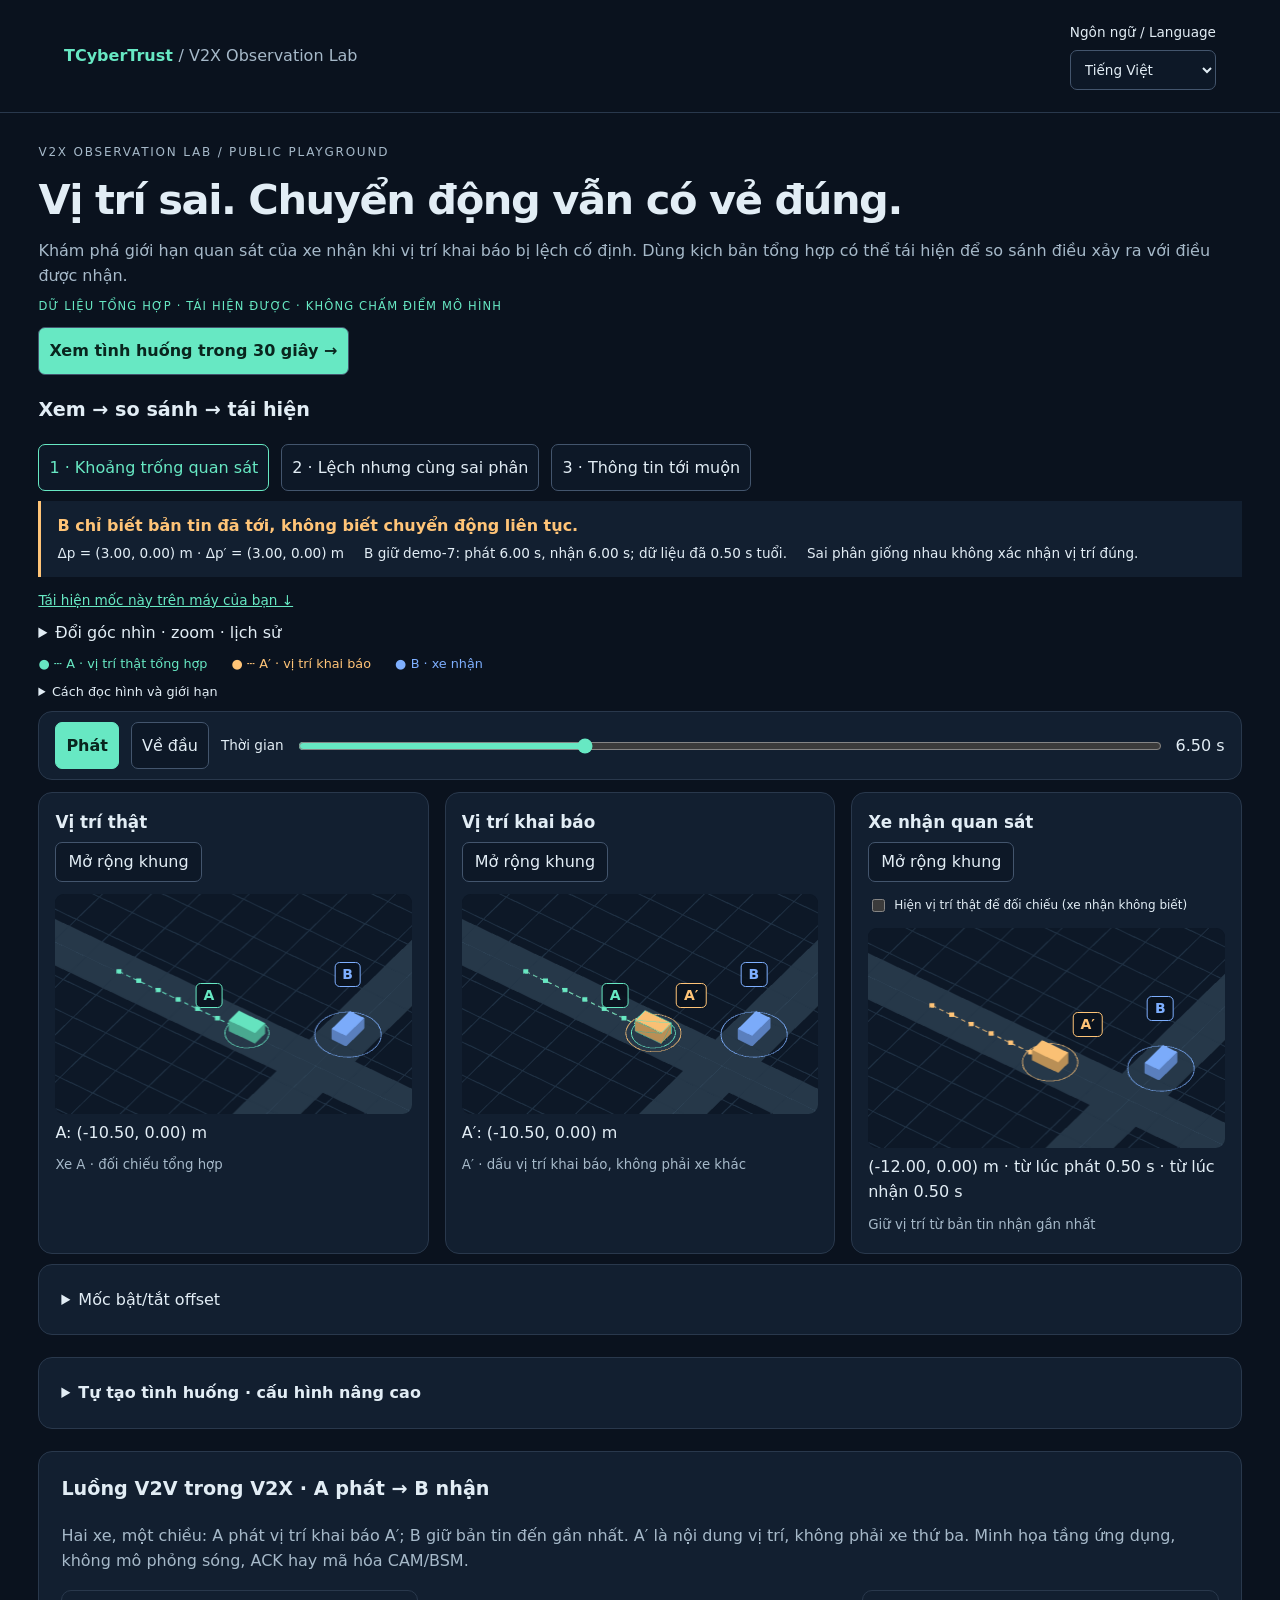
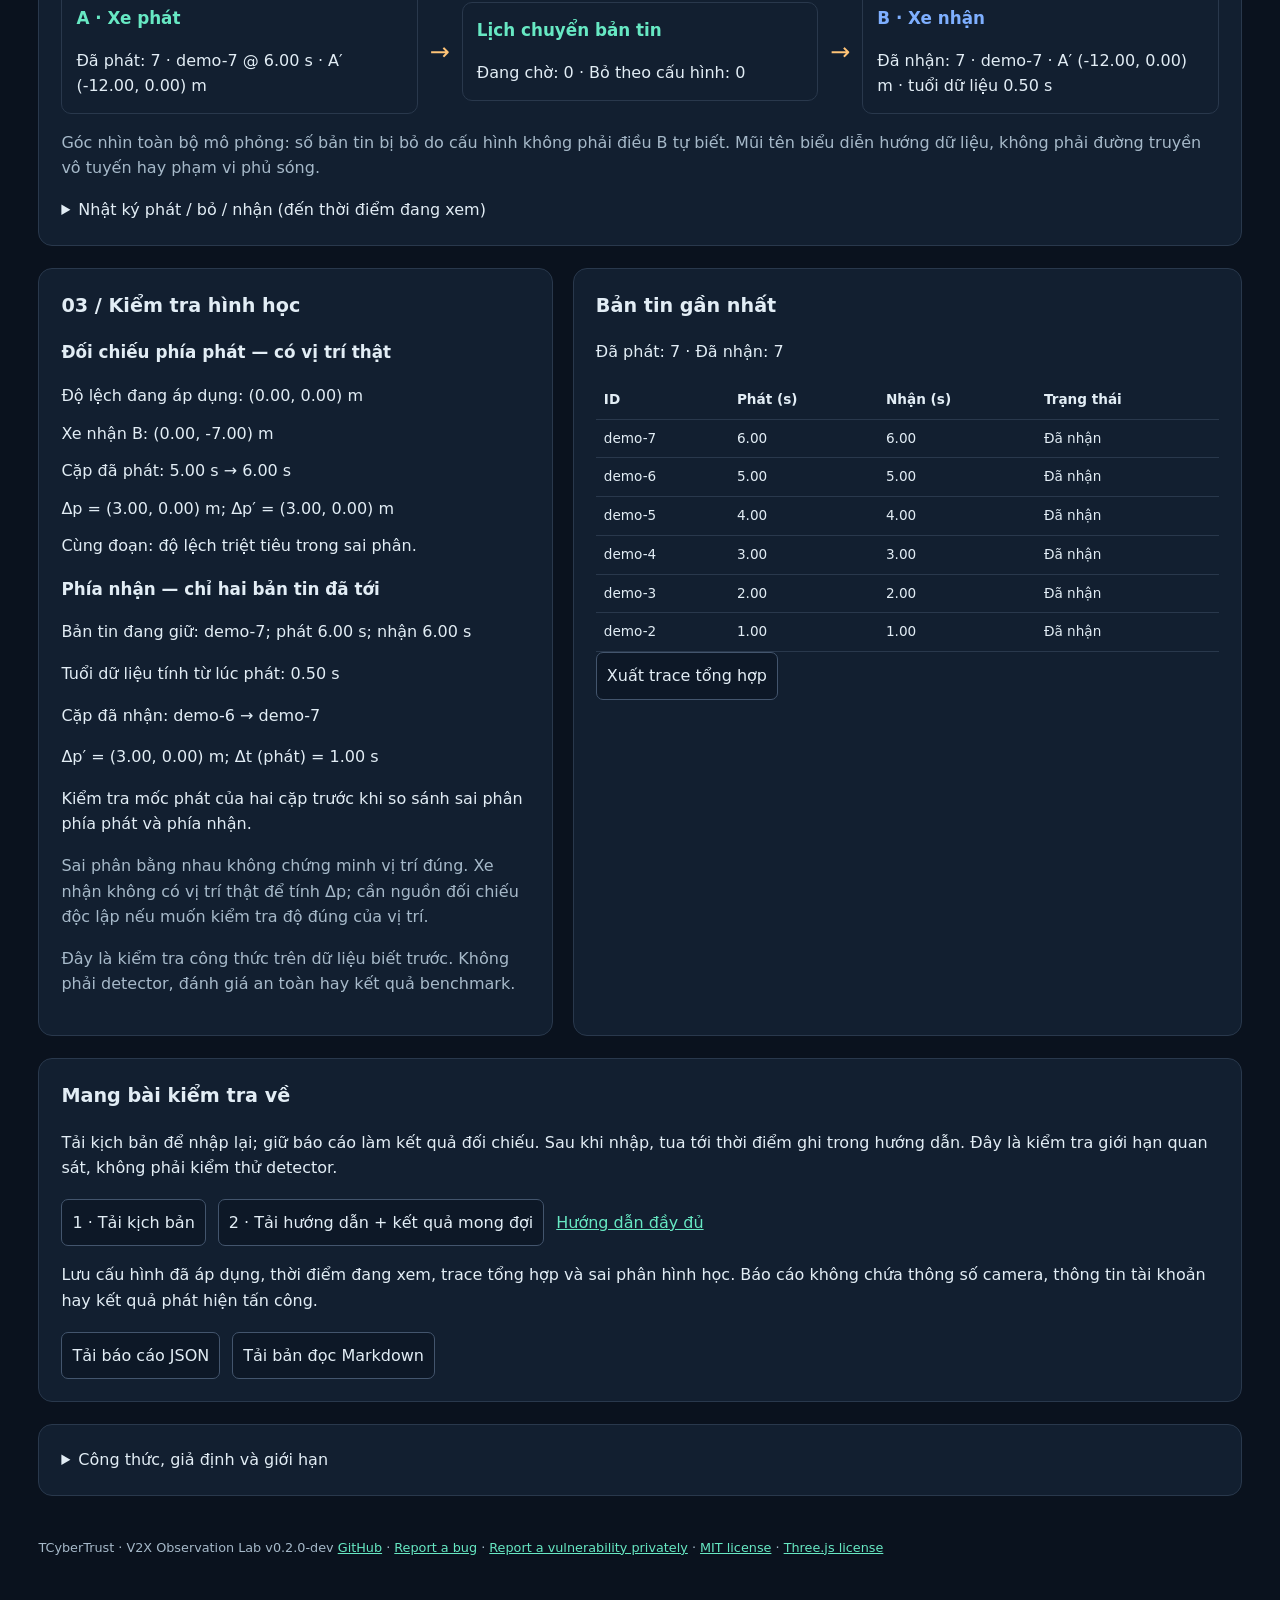
==== web/index.html @ 286e504b "Guide first-time users through evidence and reproducible scenarios" ====
<!doctype html>
<html lang="vi"><head><meta charset="utf-8"><meta name="viewport" content="width=device-width,initial-scale=1"><meta name="description" content="Explore receiver observation limits in synthetic constant-position-offset V2X messages."><title>V2X Observation Lab · TCyberTrust</title><link rel="stylesheet" href="style.css"></head><body>
<header><a href="./">TCyberTrust <span>/ V2X Observation Lab</span></a><label>Ngôn ngữ / Language <select id="language"><option value="vi">Tiếng Việt</option><option value="en">English</option></select></label></header>
<main><section class="intro"><p class="eyebrow">V2X OBSERVATION LAB / PUBLIC PLAYGROUND</p><h1 data-vi="Vị trí sai. Chuyển động vẫn có vẻ đúng." data-en="Wrong position. Plausible movement."></h1><p data-vi="Khám phá giới hạn quan sát của xe nhận khi vị trí khai báo bị lệch cố định. Dùng kịch bản tổng hợp có thể tái hiện để so sánh điều xảy ra với điều được nhận." data-en="Explore receiver observation limits under constant position offsets. Reproducible synthetic scenarios compare what happens with what is received."></p><div class="badge" data-vi="DỮ LIỆU TỔNG HỢP · TÁI HIỆN ĐƯỢC · KHÔNG CHẤM ĐIỂM MÔ HÌNH" data-en="SYNTHETIC DATA · REPRODUCIBLE · NO MODEL SCORING"></div><button id="start-story" class="primary" data-vi="Xem tình huống trong 30 giây →" data-en="Explore the 30-second walkthrough →"></button></section>
<section id="story" aria-labelledby="story-title"><h2 id="story-title" data-vi="Xem → so sánh → tái hiện" data-en="Explore → compare → reproduce"></h2>
<div class="toolbar story-steps"><button data-story="sampling" data-vi="1 · Khoảng trống quan sát" data-en="1 · Observation gap"></button><button data-story="offset" data-vi="2 · Lệch nhưng cùng sai phân" data-en="2 · Offset, equal differences"></button><button data-story="delivery" data-vi="3 · Thông tin tới muộn" data-en="3 · Late information"></button></div>
<div class="insight" id="story-insight"></div><a class="take-link" href="#take-home" data-vi="Tái hiện mốc này trên máy của bạn ↓" data-en="Reproduce this moment on your machine ↓"></a><details class="camera-options"><summary data-vi="Đổi góc nhìn · zoom · lịch sử" data-en="Camera · zoom · history"></summary><div class="toolbar camera-controls"><label><span data-vi="Góc nhìn" data-en="Camera view"></span><select id="camera-mode"><option value="oblique" data-vi="Góc nghiêng" data-en="Oblique"></option><option value="top" data-vi="Từ trên xuống" data-en="Top-down"></option></select></label><label class="reference-toggle"><input type="checkbox" id="show-trails" checked><span data-vi="Hiện lịch sử vị trí" data-en="Show position history"></span></label><button id="zoom-in" data-vi="＋ Phóng to" data-en="＋ Zoom in"></button><button id="zoom-out" data-vi="− Thu nhỏ" data-en="− Zoom out"></button><button id="fit-view" data-vi="Vừa khung" data-en="Fit view"></button><output id="zoom-value">1.0×</output><span data-vi="Đồng bộ góc nhìn và zoom · căn khung theo dữ liệu từng góc" data-en="Shared orientation and zoom · framing uses each perspective’s data"></span></div></details><div class="history-legend"><span class="legend-truth" data-vi="A · vị trí thật tổng hợp" data-en="A · synthetic ground truth"></span><span class="legend-claim" data-vi="A′ · vị trí khai báo" data-en="A′ · reported position"></span><span class="legend-receiver" data-vi="B · xe nhận" data-en="B · receiver"></span></div><details class="reading"><summary data-vi="Cách đọc hình và giới hạn" data-en="How to read the scene and its limits"></summary><p class="muted" data-vi="Xanh ngọc: vị trí thật A · Vàng: vị trí khai báo A′ · Xanh dương: xe nhận B. Vòng tròn và nhãn đánh dấu tọa độ, không phải vùng phủ sóng. Camera chuyển động mềm; vị trí nhận vẫn nhảy theo từng bản tin." data-en="Mint: true position A · Gold: reported position A′ · Blue: receiver B. Rings and labels mark coordinates, not radio range. Camera motion is smoothed; received positions still step with each message."></p><p class="muted" data-vi="Chấm là mẫu vị trí; nét đứt chỉ nối để đọc thứ tự, không xác nhận xe đi theo đoạn nối. Khung xe nhận chỉ vẽ bản tin đã tới, không nội suy qua khoảng thiếu. Vị trí thật chỉ hiện ở khung này khi bật đối chiếu." data-en="Dots mark position samples; dashed links show their order, not a verified route. The receiver pane draws only arrived claims, with no interpolation through missing observations. Ground truth appears there only when its teaching overlay is enabled."></p><p data-vi="Mỗi khung tự căn theo dữ liệu: tỷ lệ có thể khác nhau. So sánh bằng tọa độ, không bằng khoảng cách trên màn hình. Xe chồng nhau không phải kết quả mô phỏng va chạm." data-en="Each pane fits its own data: scales may differ. Compare coordinates, not screen distances. Overlapping vehicles are not a simulated collision."></p></details><div class="panel toolbar playback"><button id="play" data-vi="Phát" data-en="Play"></button><button id="reset" data-vi="Về đầu" data-en="Reset"></button><label for="time" data-vi="Thời gian" data-en="Time"></label><input id="time" type="range" min="0" max="20" step="0.05" value="0"><output id="time-value">0.00 s</output></div><div class="views"><article class="panel"><h3 data-vi="Vị trí thật" data-en="True position"></h3><button class="expand-view" type="button" aria-expanded="false" data-view="truth" data-vi="Mở rộng khung" data-en="Expand view"></button><div class="viewport" id="truth"></div><p id="truth-value"></p><small data-vi="Xe A · đối chiếu tổng hợp" data-en="Vehicle A · synthetic reference"></small></article><article class="panel"><h3 data-vi="Vị trí khai báo" data-en="Reported position"></h3><button class="expand-view" type="button" aria-expanded="false" data-view="reported" data-vi="Mở rộng khung" data-en="Expand view"></button><div class="viewport" id="reported"></div><p id="reported-value"></p><small data-vi="A′ · dấu vị trí khai báo, không phải xe khác" data-en="A′ · position-claim marker, not another vehicle"></small></article><article class="panel"><h3 data-vi="Xe nhận quan sát" data-en="Receiver observation"></h3><button class="expand-view" type="button" aria-expanded="false" data-view="observed" data-vi="Mở rộng khung" data-en="Expand view"></button><label class="reference-toggle"><input id="show-reference" type="checkbox"><span data-vi="Hiện vị trí thật để đối chiếu (xe nhận không biết)" data-en="Show ground truth for comparison (unknown to receiver)"></span></label><div class="viewport" id="observed"></div><p id="observed-value"></p><small data-vi="Giữ vị trí từ bản tin nhận gần nhất" data-en="Holds the last received position"></small></article></div>
<details class="panel"><summary data-vi="Mốc bật/tắt offset" data-en="Offset boundaries"></summary><div class="event-timeline" aria-hidden="true"><div id="offset-band"></div><i id="timeline-cursor"></i></div><div class="toolbar"><button id="jump-start"></button><button id="jump-middle" data-vi="Xem giữa đoạn" data-en="Inspect middle"></button><button id="jump-end"></button></div><p id="interval-state"></p><p class="muted" data-vi="Mốc trên thanh là thời điểm thay đổi phía phát; xe nhận chỉ biết nội dung khi bản tin tới. Thời điểm chưa có bản tin phát sẽ chưa xuất hiện trong sai phân." data-en="Markers show sender-side changes; the receiver sees contents only after arrival. A change between transmissions appears in differences only at a later sent message."></p></details><p id="render-status" role="status"></p></section>
<details class="panel" id="advanced"><summary data-vi="Tự tạo tình huống · cấu hình nâng cao" data-en="Build your own scenario · advanced settings"></summary><h2 data-vi="01 / Tạo tình huống" data-en="01 / Configure a scenario"></h2><div class="toolbar presets" role="group" aria-label="Scenario presets"><button type="button" data-preset="baseline" data-vi="1. Không lệch" data-en="1. No offset"></button><button type="button" data-preset="offset" data-vi="2. Lệch cố định" data-en="2. Constant offset"></button><button type="button" data-preset="impaired" data-vi="3. Lệch + trễ + bỏ bản tin" data-en="3. Offset + delay + omissions"></button></div><aside class="guide"><h3 data-vi="Cần quan sát gì?" data-en="What to observe?"></h3><p id="preset-guide"></p><p class="muted" data-vi="Chọn mẫu sẽ áp dụng ngay và đưa thời gian về đầu. Chỉnh thông số để tạo tình huống riêng." data-en="Selecting a preset applies it and resets time. Edit parameters to create your own scenario."></p></aside><form id="config"><div class="controls">
<label>Offset X (m)<input id="dx" type="number" min="-20" max="20" step="0.5" value="8" required></label><label>Offset Y (m)<input id="dy" type="number" min="-20" max="20" step="0.5" value="0" required></label>
<label><span data-vi="Bắt đầu (s)" data-en="Start (s)"></span><input id="start" type="number" min="0" max="19.5" step="0.5" value="5" required></label><label><span data-vi="Kết thúc (s)" data-en="End (s)"></span><input id="end" type="number" min="0.5" max="20" step="0.5" value="15" required></label>
<label><span data-vi="Trễ nhận (s)" data-en="Reception delay (s)"></span><input id="delay" type="number" min="0" max="2" step="0.25" value="0.25" required></label><label><span data-vi="Bỏ mỗi N bản tin (0 = không bỏ)" data-en="Omit every Nth message (0 = none)"></span><input id="dropEvery" type="number" min="0" max="10" step="1" value="4" required></label></div>
<div class="toolbar"><button type="submit" data-vi="Áp dụng & về đầu" data-en="Apply & reset"></button><button type="button" id="defaults" data-vi="Mặc định" data-en="Defaults"></button><button type="button" id="export" data-vi="Xuất kịch bản JSON" data-en="Export scenario JSON"></button><label class="file"><span data-vi="Nhập kịch bản" data-en="Import scenario"></span><input id="import" type="file" accept=".json,application/json"></label></div></form><p id="notice" role="status"></p><p id="error" role="alert"></p></details>
<section class="panel" aria-labelledby="communication-title">
<h2 id="communication-title" data-vi="Luồng V2V trong V2X · A phát → B nhận" data-en="V2V within V2X · A sends → B receives"></h2>
<p class="muted" data-vi="Hai xe, một chiều: A phát vị trí khai báo A′; B giữ bản tin đến gần nhất. A′ là nội dung vị trí, không phải xe thứ ba. Minh họa tầng ứng dụng, không mô phỏng sóng, ACK hay mã hóa CAM/BSM." data-en="Two vehicles, one direction: A sends position claim A′; B holds the latest arrival. A′ is position content, not a third vehicle. Application-level illustration, without radio, ACKs or CAM/BSM encoding."></p>
<div class="communication-flow">
<div class="flow-node"><h3 data-vi="A · Xe phát" data-en="A · Sender vehicle"></h3><p id="flow-sent"></p></div>
<span class="flow-arrow" aria-hidden="true">→</span>
<div class="flow-node"><h3 data-vi="Lịch chuyển bản tin" data-en="Message schedule"></h3><p id="flow-channel"></p></div>
<span class="flow-arrow" aria-hidden="true">→</span>
<div class="flow-node"><h3 data-vi="B · Xe nhận" data-en="B · Receiver vehicle"></h3><p id="flow-received"></p></div>
</div>
<p class="muted" data-vi="Góc nhìn toàn bộ mô phỏng: số bản tin bị bỏ do cấu hình không phải điều B tự biết. Mũi tên biểu diễn hướng dữ liệu, không phải đường truyền vô tuyến hay phạm vi phủ sóng." data-en="Simulation-wide teaching view: configured omissions are not knowledge available to B. Arrows show data direction, not a radio path or coverage range."></p>
<details><summary data-vi="Nhật ký phát / bỏ / nhận (đến thời điểm đang xem)" data-en="Send / omit / receive log (up to current time)"></summary><p id="event-count"></p><div class="table-wrap"><table><thead><tr><th data-vi="Lúc (s)" data-en="At (s)"></th><th>ID</th><th data-vi="Sự kiện" data-en="Event"></th></tr></thead><tbody id="communication-events"></tbody></table></div></details>
</section>
<section class="lower"><article class="panel"><h2 data-vi="03 / Kiểm tra hình học" data-en="03 / Geometry checks"></h2><h3 data-vi="Đối chiếu phía phát — có vị trí thật" data-en="Sender comparison — ground truth available"></h3><div id="checks"></div><h3 data-vi="Phía nhận — chỉ hai bản tin đã tới" data-en="Receiver — only two arrived messages"></h3><div id="receiver-checks"></div><p class="muted" data-vi="Sai phân bằng nhau không chứng minh vị trí đúng. Xe nhận không có vị trí thật để tính Δp; cần nguồn đối chiếu độc lập nếu muốn kiểm tra độ đúng của vị trí." data-en="Equal differences do not prove position correctness. The receiver lacks ground truth to compute Δp; checking position correctness requires an independent reference."></p><p class="muted" data-vi="Đây là kiểm tra công thức trên dữ liệu biết trước. Không phải detector, đánh giá an toàn hay kết quả benchmark." data-en="These are formula checks on known synthetic data. They are not a detector, safety assessment, or benchmark result."></p></article><article class="panel"><h2 data-vi="Bản tin gần nhất" data-en="Recent messages"></h2><p id="counts"></p><div class="table-wrap"><table><thead><tr><th>ID</th><th data-vi="Phát (s)" data-en="Sent (s)"></th><th data-vi="Nhận (s)" data-en="Received (s)"></th><th data-vi="Trạng thái" data-en="State"></th></tr></thead><tbody id="messages"></tbody></table></div><button id="trace" data-vi="Xuất trace tổng hợp" data-en="Export synthetic trace"></button></article></section>
<section class="panel" id="take-home"><h2 data-vi="Mang bài kiểm tra về" data-en="Take the test with you"></h2><p data-vi="Tải kịch bản để nhập lại; giữ báo cáo làm kết quả đối chiếu. Sau khi nhập, tua tới thời điểm ghi trong hướng dẫn. Đây là kiểm tra giới hạn quan sát, không phải kiểm thử detector." data-en="Download the scenario to import again; keep the report as your expected-result reference. After import, seek to the time recorded in the instructions. This tests observation limits, not a detector."></p><div class="toolbar"><button id="take-scenario" data-vi="1 · Tải kịch bản" data-en="1 · Download scenario"></button><button id="take-guide" data-vi="2 · Tải hướng dẫn + kết quả mong đợi" data-en="2 · Download steps + expected results"></button><a href="https://github.com/thaocyber/V2X-Observation-Lab/blob/main/docs/DEMO.md" data-vi="Hướng dẫn đầy đủ" data-en="Full walkthrough"></a></div><p data-vi="Lưu cấu hình đã áp dụng, thời điểm đang xem, trace tổng hợp và sai phân hình học. Báo cáo không chứa thông số camera, thông tin tài khoản hay kết quả phát hiện tấn công." data-en="Save the applied scenario, current time, synthetic trace and geometric differences. Reports contain no camera settings, account information or attack-detection results."></p><div class="toolbar"><button id="report-json" data-vi="Tải báo cáo JSON" data-en="Download JSON report"></button><button id="report-md" data-vi="Tải bản đọc Markdown" data-en="Download Markdown summary"></button></div></section><details class="panel"><summary data-vi="Công thức, giả định và giới hạn" data-en="Formulas, assumptions and limitations"></summary><p>A(t) = (−30 + 3t, 0) m; B(t) = (0, −20 + 2t) m. p′(t) = p(t) + c khi start ≤ t &lt; end; c = (dx, dy).</p><p data-vi="Một bản tin mỗi giây; trễ cố định, bỏ bản tin theo chu kỳ do người dùng chọn. Không mô phỏng RF, GNSS, chứng chỉ, kích thước xe, va chạm hay phản ứng người lái. Giao cắt của hai điểm không phải bằng chứng tai nạn. Độ lệch triệt tiêu trong sai phân chỉ khi cùng một đoạn có độ lệch cố định. Số liệu và nhãn xe đều được tạo từ công thức; không lấy từ trace thực tế." data-en="One message per second; fixed delay and user-selected periodic omissions. No RF, GNSS, certificates, vehicle dimensions, collisions or driver response are simulated. Crossing point trajectories do not establish a crash. A constant offset cancels in differences only within a segment with that same offset. Values and vehicle labels are authored from formulas, not measured traces."></p><p data-vi="Đổi cấu hình sẽ đưa thời gian về đầu. Xuất kịch bản dùng cấu hình đã áp dụng, không dùng giá trị đang sửa. Tệp nhập được đọc trong trình duyệt; không gửi lên máy chủ." data-en="Applying a configuration resets time. Exports use the applied configuration, not pending edits. Imported files are read in your browser and are not uploaded."></p></details>
<footer>TCyberTrust · V2X Observation Lab <span id="tool-version"></span> <a href="https://github.com/thaocyber/V2X-Observation-Lab">GitHub</a> · <a href="https://github.com/thaocyber/V2X-Observation-Lab/issues/new/choose">Report a bug</a> · <a href="https://github.com/thaocyber/V2X-Observation-Lab/security/advisories/new">Report a vulnerability privately</a> · <a href="LICENSE">MIT license</a> · <a href="vendor/three/LICENSE">Three.js license</a></footer></main><script type="module" src="js/app.mjs"></script></body></html>
---- web/style.css ----
:root{color-scheme:dark;--bg:#0a121e;--panel:#121f30;--line:#29384c;--text:#e2edf5;--muted:#a6b9c9;--mint:#67e8c3;--gold:#ffc477}*{box-sizing:border-box}body{margin:0;background:var(--bg);color:var(--text);font:16px/1.6 system-ui,sans-serif}header{padding:22px 5%;display:flex;justify-content:space-between;align-items:center;border-bottom:1px solid var(--line);gap:20px}a{color:var(--mint)}header a{text-decoration:none;font-weight:750}header span{color:var(--muted);font-weight:400}main{max-width:1450px;margin:auto;padding:30px 5%}h1{font-size:clamp(2rem,4.5vw,3.6rem);line-height:1.15;letter-spacing:-.035em;margin:14px 0}h2{font-size:1.2rem;margin:0 0 18px}h3{font-size:1.05rem}.intro{max-width:930px;margin-bottom:36px}.intro p{color:var(--muted)}.eyebrow{letter-spacing:.15em;font-size:.75rem}.badge{color:var(--mint);font-size:.72rem;letter-spacing:.1em}.panel{background:var(--panel);border:1px solid var(--line);border-radius:14px;padding:22px;margin-bottom:22px}.controls{display:grid;grid-template-columns:repeat(3,1fr);gap:18px}label{display:flex;flex-direction:column;gap:6px;font-size:.85rem}input,select,button{font:inherit;color:var(--text);border:1px solid #43556d;background:#0d1827;border-radius:7px;padding:10px;max-width:100%}button{cursor:pointer}button:hover{border-color:var(--mint)}button[type=submit],#play{background:var(--mint);color:#09251e;border-color:var(--mint);font-weight:700}:focus-visible{outline:3px solid var(--gold);outline-offset:3px}.toolbar{display:flex;gap:12px;align-items:center;flex-wrap:wrap;margin-top:18px}.file{max-width:260px;font-size:.8rem}.file input{padding:5px;font-size:.75rem}.views{display:grid;grid-template-columns:repeat(3,minmax(0,1fr));gap:16px}.views .panel{padding:16px;overflow:hidden}.viewport{height:260px;background:#0d1827;border-radius:9px}.viewport canvas{display:block;width:100%;height:100%}small,.muted{color:var(--muted)}.playback{margin-top:0}#time{flex:1;min-width:130px;accent-color:var(--mint)}output{font-variant-numeric:tabular-nums}.lower{display:grid;grid-template-columns:1fr 1.3fr;gap:20px}.table-wrap{overflow-x:auto}table{width:100%;border-collapse:collapse;font-size:.85rem}th,td{text-align:left;padding:8px;border-bottom:1px solid var(--line)}#error{color:#ffaaa7}#notice{color:var(--mint)}#checks strong{color:var(--gold)}summary{cursor:pointer}footer{color:var(--muted);font-size:.8rem;padding:20px 0}.checks-row{margin:12px 0} @media(max-width:900px){.views{grid-template-columns:1fr}.viewport{height:240px}.lower{grid-template-columns:1fr}.controls{grid-template-columns:repeat(2,1fr)}header{align-items:flex-start;flex-direction:column}}@media(prefers-reduced-motion:reduce){*{scroll-behavior:auto}}

main{max-width:1800px;padding-left:3%;padding-right:3%}.viewport{height:360px}.camera-controls{margin-bottom:12px}.camera-controls span{color:var(--muted);font-size:.85rem}.expand-view{margin-bottom:12px;padding:6px 12px}.views .expanded{grid-column:1/-1;grid-row:1}.views .expanded .viewport{height:clamp(360px,65vh,760px)}@media(max-width:900px){.viewport{height:340px}.views .expanded .viewport{height:65vh}}

.viewport{position:relative;overflow:hidden}.position-tag{position:absolute;transform:translate(-50%,-100%);padding:1px 7px;border:1px solid currentColor;border-radius:5px;background:#0a121eee;font-weight:800;font-size:14px;line-height:1.5;pointer-events:none;z-index:1}.position-tag[hidden]{display:none}

.presets{margin:0 0 16px}.presets button[aria-pressed=true]{background:var(--mint);color:#09251e}.guide{border-left:3px solid var(--mint);padding:0 16px;margin-bottom:24px}.reference-toggle{flex-direction:row;align-items:center;font-size:.75rem;margin-bottom:10px}.reference-toggle input{accent-color:var(--mint)}.event-timeline{height:22px;position:relative;border:1px solid var(--line);border-radius:5px;overflow:hidden;background:#0a121e}#offset-band{position:absolute;height:100%;background:#88612e;border-left:2px solid var(--gold);border-right:2px solid var(--gold)}#timeline-cursor{position:absolute;top:0;bottom:0;width:3px;background:var(--mint);transform:translateX(-50%)}

.history-legend{display:flex;flex-wrap:wrap;gap:12px 24px;font-size:.9rem}.history-legend span::before{content:'● ┄ ';font-weight:bold}.legend-truth{color:var(--mint)}.legend-claim{color:var(--gold)}.legend-receiver{color:#7eafff}.camera-controls label{margin:0}.camera-controls .reference-toggle{font-size:.85rem}.camera-controls select{min-width:150px}

.history-legend .legend-receiver::before{content:'● ';}

.communication-flow{display:grid;grid-template-columns:minmax(0,1fr) auto minmax(0,1fr) auto minmax(0,1fr);gap:12px;align-items:center}.flow-node{border:1px solid var(--line);border-radius:10px;padding:14px;overflow-wrap:anywhere}.flow-node h3{margin:0;color:var(--mint)}.flow-node:last-child h3{color:#7eafff}.flow-node p{margin-bottom:0;font-variant-numeric:tabular-nums}.flow-arrow{color:var(--gold);font-size:1.5rem}@media(max-width:700px){.communication-flow{grid-template-columns:1fr}.flow-arrow{transform:rotate(90deg);justify-self:center}}

.intro{max-width:none;margin-bottom:20px}.intro h1{font-size:clamp(1.7rem,3.5vw,2.6rem)}.intro p{margin:8px 0}.primary{background:var(--mint);color:#09251e;font-weight:750;margin-top:12px}.story-steps{margin:0 0 10px}.story-steps [aria-pressed=true]{border-color:var(--mint);color:var(--mint)}.insight{display:flex;flex-wrap:wrap;gap:4px 20px;padding:12px 16px;border-left:3px solid var(--gold);background:var(--panel);margin-bottom:10px}.insight strong{width:100%;color:var(--gold)}.insight span{font-size:.85rem}.reading{margin:8px 0}.reading p{font-size:.85rem}.views .viewport{height:240px}.views h3{margin:0 0 6px}.views .panel p{margin:6px 0}.views .panel{margin-bottom:10px}.camera-controls{margin-top:8px}.views .reference-toggle{min-height:24px}.playback{position:sticky;bottom:0;z-index:3;padding:10px 16px;margin-bottom:12px}#advanced summary{font-weight:700}#advanced h2{margin-top:20px}#story{scroll-margin-top:12px}@media(max-width:900px){.views .viewport{height:280px}.playback{position:static}}

.playback{position:static}.intro .eyebrow{margin:0}.camera-controls{gap:8px}.camera-controls button{padding:6px 10px}.views .viewport{height:220px}

.camera-options{margin:8px 0}.take-link{font-size:.85rem}.history-legend{font-size:.8rem}.reading{font-size:.8rem}
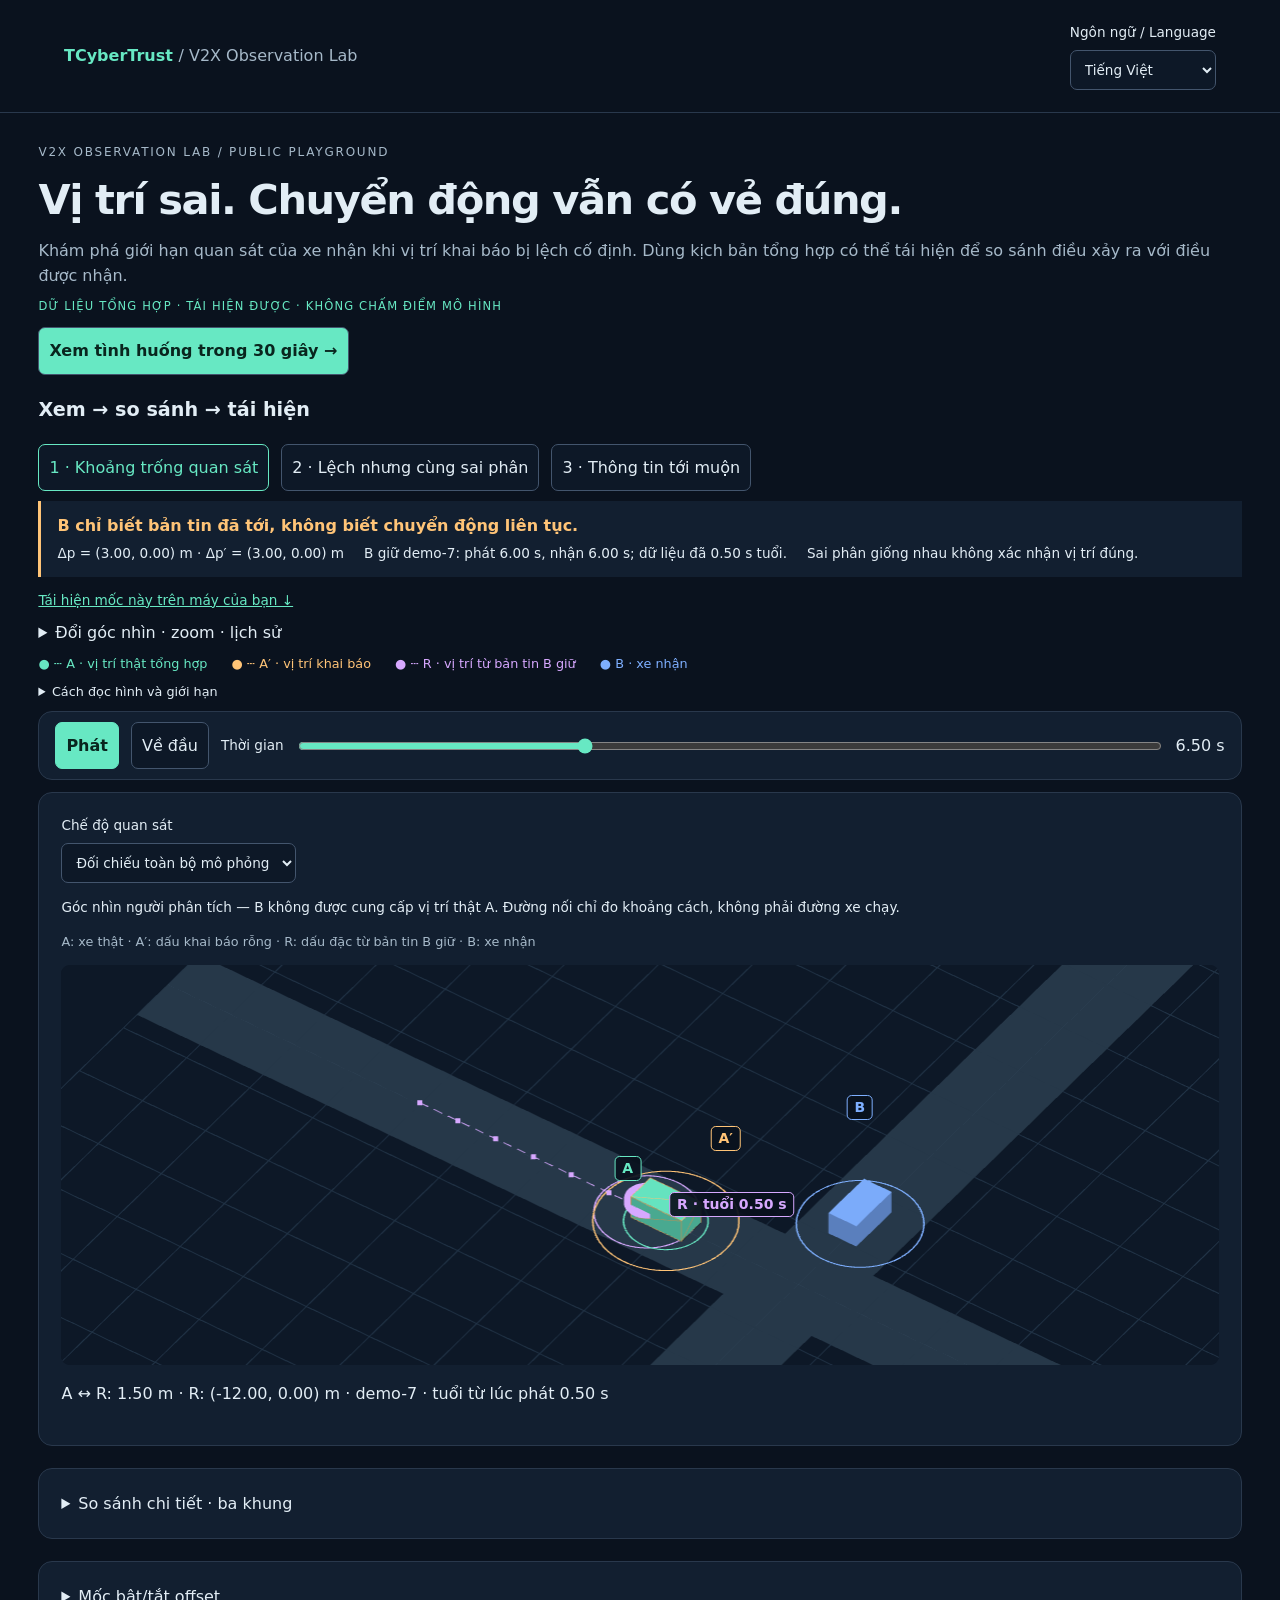
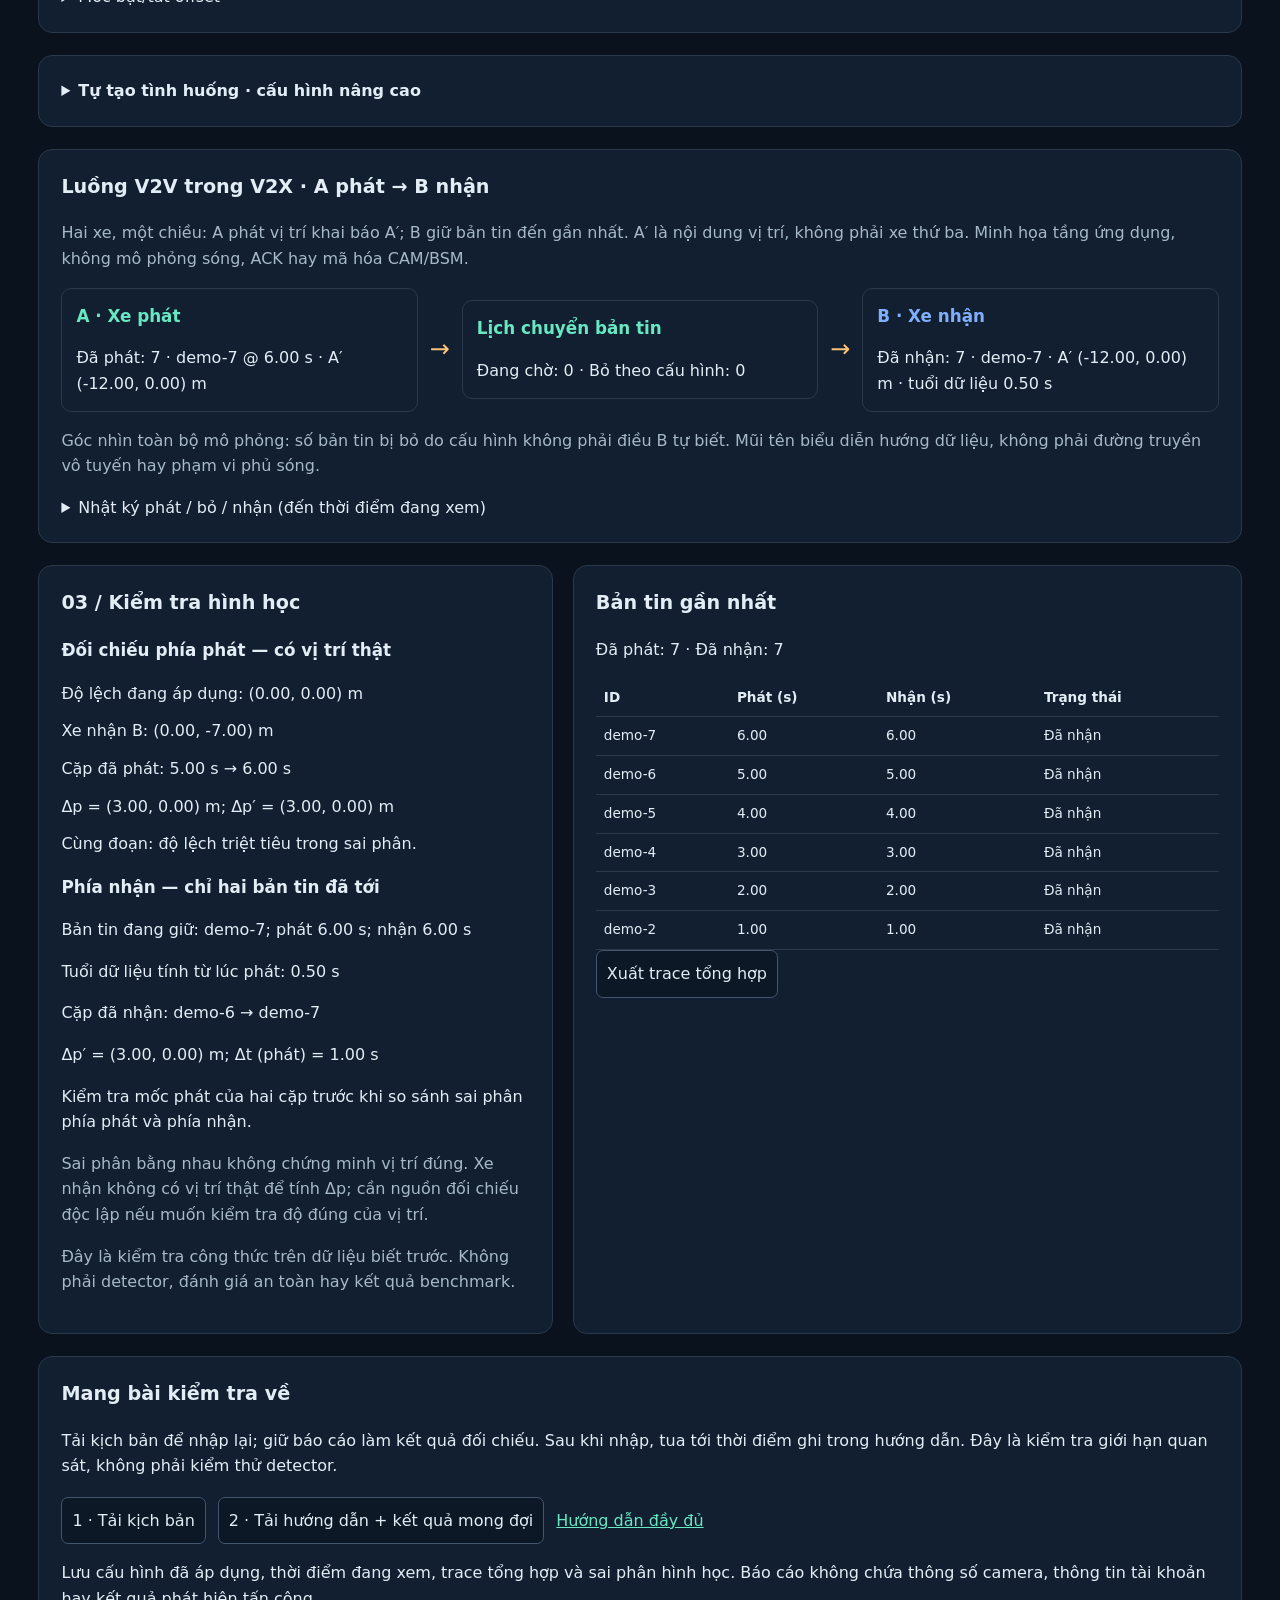
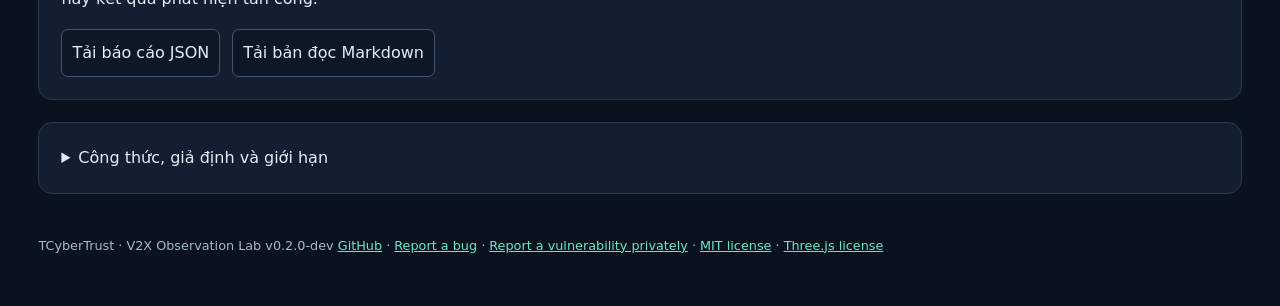
==== commit a4b3f818: "Add focused comparison and receiver-only observation modes" ====
--- a/web/index.html
+++ b/web/index.html
@@ -4,8 +4,9 @@
 <main><section class="intro"><p class="eyebrow">V2X OBSERVATION LAB / PUBLIC PLAYGROUND</p><h1 data-vi="Vị trí sai. Chuyển động vẫn có vẻ đúng." data-en="Wrong position. Plausible movement."></h1><p data-vi="Khám phá giới hạn quan sát của xe nhận khi vị trí khai báo bị lệch cố định. Dùng kịch bản tổng hợp có thể tái hiện để so sánh điều xảy ra với điều được nhận." data-en="Explore receiver observation limits under constant position offsets. Reproducible synthetic scenarios compare what happens with what is received."></p><div class="badge" data-vi="DỮ LIỆU TỔNG HỢP · TÁI HIỆN ĐƯỢC · KHÔNG CHẤM ĐIỂM MÔ HÌNH" data-en="SYNTHETIC DATA · REPRODUCIBLE · NO MODEL SCORING"></div><button id="start-story" class="primary" data-vi="Xem tình huống trong 30 giây →" data-en="Explore the 30-second walkthrough →"></button></section>
 <section id="story" aria-labelledby="story-title"><h2 id="story-title" data-vi="Xem → so sánh → tái hiện" data-en="Explore → compare → reproduce"></h2>
 <div class="toolbar story-steps"><button data-story="sampling" data-vi="1 · Khoảng trống quan sát" data-en="1 · Observation gap"></button><button data-story="offset" data-vi="2 · Lệch nhưng cùng sai phân" data-en="2 · Offset, equal differences"></button><button data-story="delivery" data-vi="3 · Thông tin tới muộn" data-en="3 · Late information"></button></div>
-<div class="insight" id="story-insight"></div><a class="take-link" href="#take-home" data-vi="Tái hiện mốc này trên máy của bạn ↓" data-en="Reproduce this moment on your machine ↓"></a><details class="camera-options"><summary data-vi="Đổi góc nhìn · zoom · lịch sử" data-en="Camera · zoom · history"></summary><div class="toolbar camera-controls"><label><span data-vi="Góc nhìn" data-en="Camera view"></span><select id="camera-mode"><option value="oblique" data-vi="Góc nghiêng" data-en="Oblique"></option><option value="top" data-vi="Từ trên xuống" data-en="Top-down"></option></select></label><label class="reference-toggle"><input type="checkbox" id="show-trails" checked><span data-vi="Hiện lịch sử vị trí" data-en="Show position history"></span></label><button id="zoom-in" data-vi="＋ Phóng to" data-en="＋ Zoom in"></button><button id="zoom-out" data-vi="− Thu nhỏ" data-en="− Zoom out"></button><button id="fit-view" data-vi="Vừa khung" data-en="Fit view"></button><output id="zoom-value">1.0×</output><span data-vi="Đồng bộ góc nhìn và zoom · căn khung theo dữ liệu từng góc" data-en="Shared orientation and zoom · framing uses each perspective’s data"></span></div></details><div class="history-legend"><span class="legend-truth" data-vi="A · vị trí thật tổng hợp" data-en="A · synthetic ground truth"></span><span class="legend-claim" data-vi="A′ · vị trí khai báo" data-en="A′ · reported position"></span><span class="legend-receiver" data-vi="B · xe nhận" data-en="B · receiver"></span></div><details class="reading"><summary data-vi="Cách đọc hình và giới hạn" data-en="How to read the scene and its limits"></summary><p class="muted" data-vi="Xanh ngọc: vị trí thật A · Vàng: vị trí khai báo A′ · Xanh dương: xe nhận B. Vòng tròn và nhãn đánh dấu tọa độ, không phải vùng phủ sóng. Camera chuyển động mềm; vị trí nhận vẫn nhảy theo từng bản tin." data-en="Mint: true position A · Gold: reported position A′ · Blue: receiver B. Rings and labels mark coordinates, not radio range. Camera motion is smoothed; received positions still step with each message."></p><p class="muted" data-vi="Chấm là mẫu vị trí; nét đứt chỉ nối để đọc thứ tự, không xác nhận xe đi theo đoạn nối. Khung xe nhận chỉ vẽ bản tin đã tới, không nội suy qua khoảng thiếu. Vị trí thật chỉ hiện ở khung này khi bật đối chiếu." data-en="Dots mark position samples; dashed links show their order, not a verified route. The receiver pane draws only arrived claims, with no interpolation through missing observations. Ground truth appears there only when its teaching overlay is enabled."></p><p data-vi="Mỗi khung tự căn theo dữ liệu: tỷ lệ có thể khác nhau. So sánh bằng tọa độ, không bằng khoảng cách trên màn hình. Xe chồng nhau không phải kết quả mô phỏng va chạm." data-en="Each pane fits its own data: scales may differ. Compare coordinates, not screen distances. Overlapping vehicles are not a simulated collision."></p></details><div class="panel toolbar playback"><button id="play" data-vi="Phát" data-en="Play"></button><button id="reset" data-vi="Về đầu" data-en="Reset"></button><label for="time" data-vi="Thời gian" data-en="Time"></label><input id="time" type="range" min="0" max="20" step="0.05" value="0"><output id="time-value">0.00 s</output></div><div class="views"><article class="panel"><h3 data-vi="Vị trí thật" data-en="True position"></h3><button class="expand-view" type="button" aria-expanded="false" data-view="truth" data-vi="Mở rộng khung" data-en="Expand view"></button><div class="viewport" id="truth"></div><p id="truth-value"></p><small data-vi="Xe A · đối chiếu tổng hợp" data-en="Vehicle A · synthetic reference"></small></article><article class="panel"><h3 data-vi="Vị trí khai báo" data-en="Reported position"></h3><button class="expand-view" type="button" aria-expanded="false" data-view="reported" data-vi="Mở rộng khung" data-en="Expand view"></button><div class="viewport" id="reported"></div><p id="reported-value"></p><small data-vi="A′ · dấu vị trí khai báo, không phải xe khác" data-en="A′ · position-claim marker, not another vehicle"></small></article><article class="panel"><h3 data-vi="Xe nhận quan sát" data-en="Receiver observation"></h3><button class="expand-view" type="button" aria-expanded="false" data-view="observed" data-vi="Mở rộng khung" data-en="Expand view"></button><label class="reference-toggle"><input id="show-reference" type="checkbox"><span data-vi="Hiện vị trí thật để đối chiếu (xe nhận không biết)" data-en="Show ground truth for comparison (unknown to receiver)"></span></label><div class="viewport" id="observed"></div><p id="observed-value"></p><small data-vi="Giữ vị trí từ bản tin nhận gần nhất" data-en="Holds the last received position"></small></article></div>
-<details class="panel"><summary data-vi="Mốc bật/tắt offset" data-en="Offset boundaries"></summary><div class="event-timeline" aria-hidden="true"><div id="offset-band"></div><i id="timeline-cursor"></i></div><div class="toolbar"><button id="jump-start"></button><button id="jump-middle" data-vi="Xem giữa đoạn" data-en="Inspect middle"></button><button id="jump-end"></button></div><p id="interval-state"></p><p class="muted" data-vi="Mốc trên thanh là thời điểm thay đổi phía phát; xe nhận chỉ biết nội dung khi bản tin tới. Thời điểm chưa có bản tin phát sẽ chưa xuất hiện trong sai phân." data-en="Markers show sender-side changes; the receiver sees contents only after arrival. A change between transmissions appears in differences only at a later sent message."></p></details><p id="render-status" role="status"></p></section>
+<div class="insight" id="story-insight"></div><a class="take-link" href="#take-home" data-vi="Tái hiện mốc này trên máy của bạn ↓" data-en="Reproduce this moment on your machine ↓"></a><details class="camera-options"><summary data-vi="Đổi góc nhìn · zoom · lịch sử" data-en="Camera · zoom · history"></summary><div class="toolbar camera-controls"><label><span data-vi="Góc nhìn" data-en="Camera view"></span><select id="camera-mode"><option value="oblique" data-vi="Góc nghiêng" data-en="Oblique"></option><option value="top" data-vi="Từ trên xuống" data-en="Top-down"></option></select></label><label class="reference-toggle"><input type="checkbox" id="show-trails" checked><span data-vi="Hiện lịch sử vị trí" data-en="Show position history"></span></label><button id="zoom-in" data-vi="＋ Phóng to" data-en="＋ Zoom in"></button><button id="zoom-out" data-vi="− Thu nhỏ" data-en="− Zoom out"></button><button id="fit-view" data-vi="Vừa khung" data-en="Fit view"></button><output id="zoom-value">1.0×</output><span data-vi="Đồng bộ góc nhìn và zoom · căn khung theo dữ liệu từng góc" data-en="Shared orientation and zoom · framing uses each perspective’s data"></span></div></details><div class="history-legend"><span class="legend-truth" data-vi="A · vị trí thật tổng hợp" data-en="A · synthetic ground truth"></span><span class="legend-claim" data-vi="A′ · vị trí khai báo" data-en="A′ · reported position"></span><span class="legend-retained" data-vi="R · vị trí từ bản tin B giữ" data-en="R · retained position"></span><span class="legend-receiver" data-vi="B · xe nhận" data-en="B · receiver"></span></div><details class="reading"><summary data-vi="Cách đọc hình và giới hạn" data-en="How to read the scene and its limits"></summary><p class="muted" data-vi="Xanh ngọc: vị trí thật A · Vàng: vị trí khai báo A′ · Xanh dương: xe nhận B. Vòng tròn và nhãn đánh dấu tọa độ, không phải vùng phủ sóng. Camera chuyển động mềm; vị trí nhận vẫn nhảy theo từng bản tin." data-en="Mint: true position A · Gold: reported position A′ · Blue: receiver B. Rings and labels mark coordinates, not radio range. Camera motion is smoothed; received positions still step with each message."></p><p class="muted" data-vi="Chấm là mẫu vị trí; nét đứt chỉ nối để đọc thứ tự, không xác nhận xe đi theo đoạn nối. Khung xe nhận chỉ vẽ bản tin đã tới, không nội suy qua khoảng thiếu. Vị trí thật chỉ hiện ở khung này khi bật đối chiếu." data-en="Dots mark position samples; dashed links show their order, not a verified route. The receiver pane draws only arrived claims, with no interpolation through missing observations. Ground truth appears there only when its teaching overlay is enabled."></p><p data-vi="Mỗi khung tự căn theo dữ liệu: tỷ lệ có thể khác nhau. So sánh bằng tọa độ, không bằng khoảng cách trên màn hình. Xe chồng nhau không phải kết quả mô phỏng va chạm." data-en="Each pane fits its own data: scales may differ. Compare coordinates, not screen distances. Overlapping vehicles are not a simulated collision."></p></details><div class="panel toolbar playback"><button id="play" data-vi="Phát" data-en="Play"></button><button id="reset" data-vi="Về đầu" data-en="Reset"></button><label for="time" data-vi="Thời gian" data-en="Time"></label><input id="time" type="range" min="0" max="20" step="0.05" value="0"><output id="time-value">0.00 s</output></div><article class="panel focused-view"><div class="toolbar"><label><span data-vi="Chế độ quan sát" data-en="Observation mode"></span><select id="focus-mode"><option value="compare" data-vi="Đối chiếu toàn bộ mô phỏng" data-en="Simulation-wide comparison"></option><option value="receiver" data-vi="Chỉ điều B biết" data-en="Receiver-only"></option></select></label></div><p id="focus-scope"></p><p class="focus-legend" data-vi="A: xe thật · A′: dấu khai báo rỗng · R: dấu đặc từ bản tin B giữ · B: xe nhận" data-en="A: true vehicle · A′: hollow claim marker · R: solid retained-position marker · B: receiver vehicle"></p><div class="viewport" id="focus"></div><p id="focus-readout"></p></article>
+<details id="detail-views" class="panel"><summary data-vi="So sánh chi tiết · ba khung" data-en="Detailed comparison · three panes"></summary><div class="views"><article class="panel"><h3 data-vi="Vị trí thật" data-en="True position"></h3><button class="expand-view" type="button" aria-expanded="false" data-view="truth" data-vi="Mở rộng khung" data-en="Expand view"></button><div class="viewport" id="truth"></div><p id="truth-value"></p><small data-vi="Xe A · đối chiếu tổng hợp" data-en="Vehicle A · synthetic reference"></small></article><article class="panel"><h3 data-vi="Vị trí khai báo" data-en="Reported position"></h3><button class="expand-view" type="button" aria-expanded="false" data-view="reported" data-vi="Mở rộng khung" data-en="Expand view"></button><div class="viewport" id="reported"></div><p id="reported-value"></p><small data-vi="A′ · dấu vị trí khai báo, không phải xe khác" data-en="A′ · position-claim marker, not another vehicle"></small></article><article class="panel"><h3 data-vi="Xe nhận quan sát" data-en="Receiver observation"></h3><button class="expand-view" type="button" aria-expanded="false" data-view="observed" data-vi="Mở rộng khung" data-en="Expand view"></button><label class="reference-toggle"><input id="show-reference" type="checkbox"><span data-vi="Hiện vị trí thật để đối chiếu (xe nhận không biết)" data-en="Show ground truth for comparison (unknown to receiver)"></span></label><div class="viewport" id="observed"></div><p id="observed-value"></p><small data-vi="Giữ vị trí từ bản tin nhận gần nhất" data-en="Holds the last received position"></small></article></div>
+</details><details class="panel"><summary data-vi="Mốc bật/tắt offset" data-en="Offset boundaries"></summary><div class="event-timeline" aria-hidden="true"><div id="offset-band"></div><i id="timeline-cursor"></i></div><div class="toolbar"><button id="jump-start"></button><button id="jump-middle" data-vi="Xem giữa đoạn" data-en="Inspect middle"></button><button id="jump-end"></button></div><p id="interval-state"></p><p class="muted" data-vi="Mốc trên thanh là thời điểm thay đổi phía phát; xe nhận chỉ biết nội dung khi bản tin tới. Thời điểm chưa có bản tin phát sẽ chưa xuất hiện trong sai phân." data-en="Markers show sender-side changes; the receiver sees contents only after arrival. A change between transmissions appears in differences only at a later sent message."></p></details><p id="render-status" role="status"></p></section>
 <details class="panel" id="advanced"><summary data-vi="Tự tạo tình huống · cấu hình nâng cao" data-en="Build your own scenario · advanced settings"></summary><h2 data-vi="01 / Tạo tình huống" data-en="01 / Configure a scenario"></h2><div class="toolbar presets" role="group" aria-label="Scenario presets"><button type="button" data-preset="baseline" data-vi="1. Không lệch" data-en="1. No offset"></button><button type="button" data-preset="offset" data-vi="2. Lệch cố định" data-en="2. Constant offset"></button><button type="button" data-preset="impaired" data-vi="3. Lệch + trễ + bỏ bản tin" data-en="3. Offset + delay + omissions"></button></div><aside class="guide"><h3 data-vi="Cần quan sát gì?" data-en="What to observe?"></h3><p id="preset-guide"></p><p class="muted" data-vi="Chọn mẫu sẽ áp dụng ngay và đưa thời gian về đầu. Chỉnh thông số để tạo tình huống riêng." data-en="Selecting a preset applies it and resets time. Edit parameters to create your own scenario."></p></aside><form id="config"><div class="controls">
 <label>Offset X (m)<input id="dx" type="number" min="-20" max="20" step="0.5" value="8" required></label><label>Offset Y (m)<input id="dy" type="number" min="-20" max="20" step="0.5" value="0" required></label>
 <label><span data-vi="Bắt đầu (s)" data-en="Start (s)"></span><input id="start" type="number" min="0" max="19.5" step="0.5" value="5" required></label><label><span data-vi="Kết thúc (s)" data-en="End (s)"></span><input id="end" type="number" min="0.5" max="20" step="0.5" value="15" required></label>
--- a/web/style.css
+++ b/web/style.css
@@ -17,3 +17,7 @@
 .playback{position:static}.intro .eyebrow{margin:0}.camera-controls{gap:8px}.camera-controls button{padding:6px 10px}.views .viewport{height:220px}
 
 .camera-options{margin:8px 0}.take-link{font-size:.85rem}.history-legend{font-size:.8rem}.reading{font-size:.8rem}
+
+.focused-view .toolbar{margin-top:0}.focused-view .viewport{height:400px}.focus-legend{font-size:.8rem;color:var(--muted)}#focus-scope{font-size:.85rem}#focus-readout{font-variant-numeric:tabular-nums}#detail-views>.views{margin-top:16px}@media(max-width:700px){.focused-view .viewport{height:330px}#focus .position-tag{font-size:11px;padding:1px 4px}}
+
+.legend-retained{color:#d7a8ff}
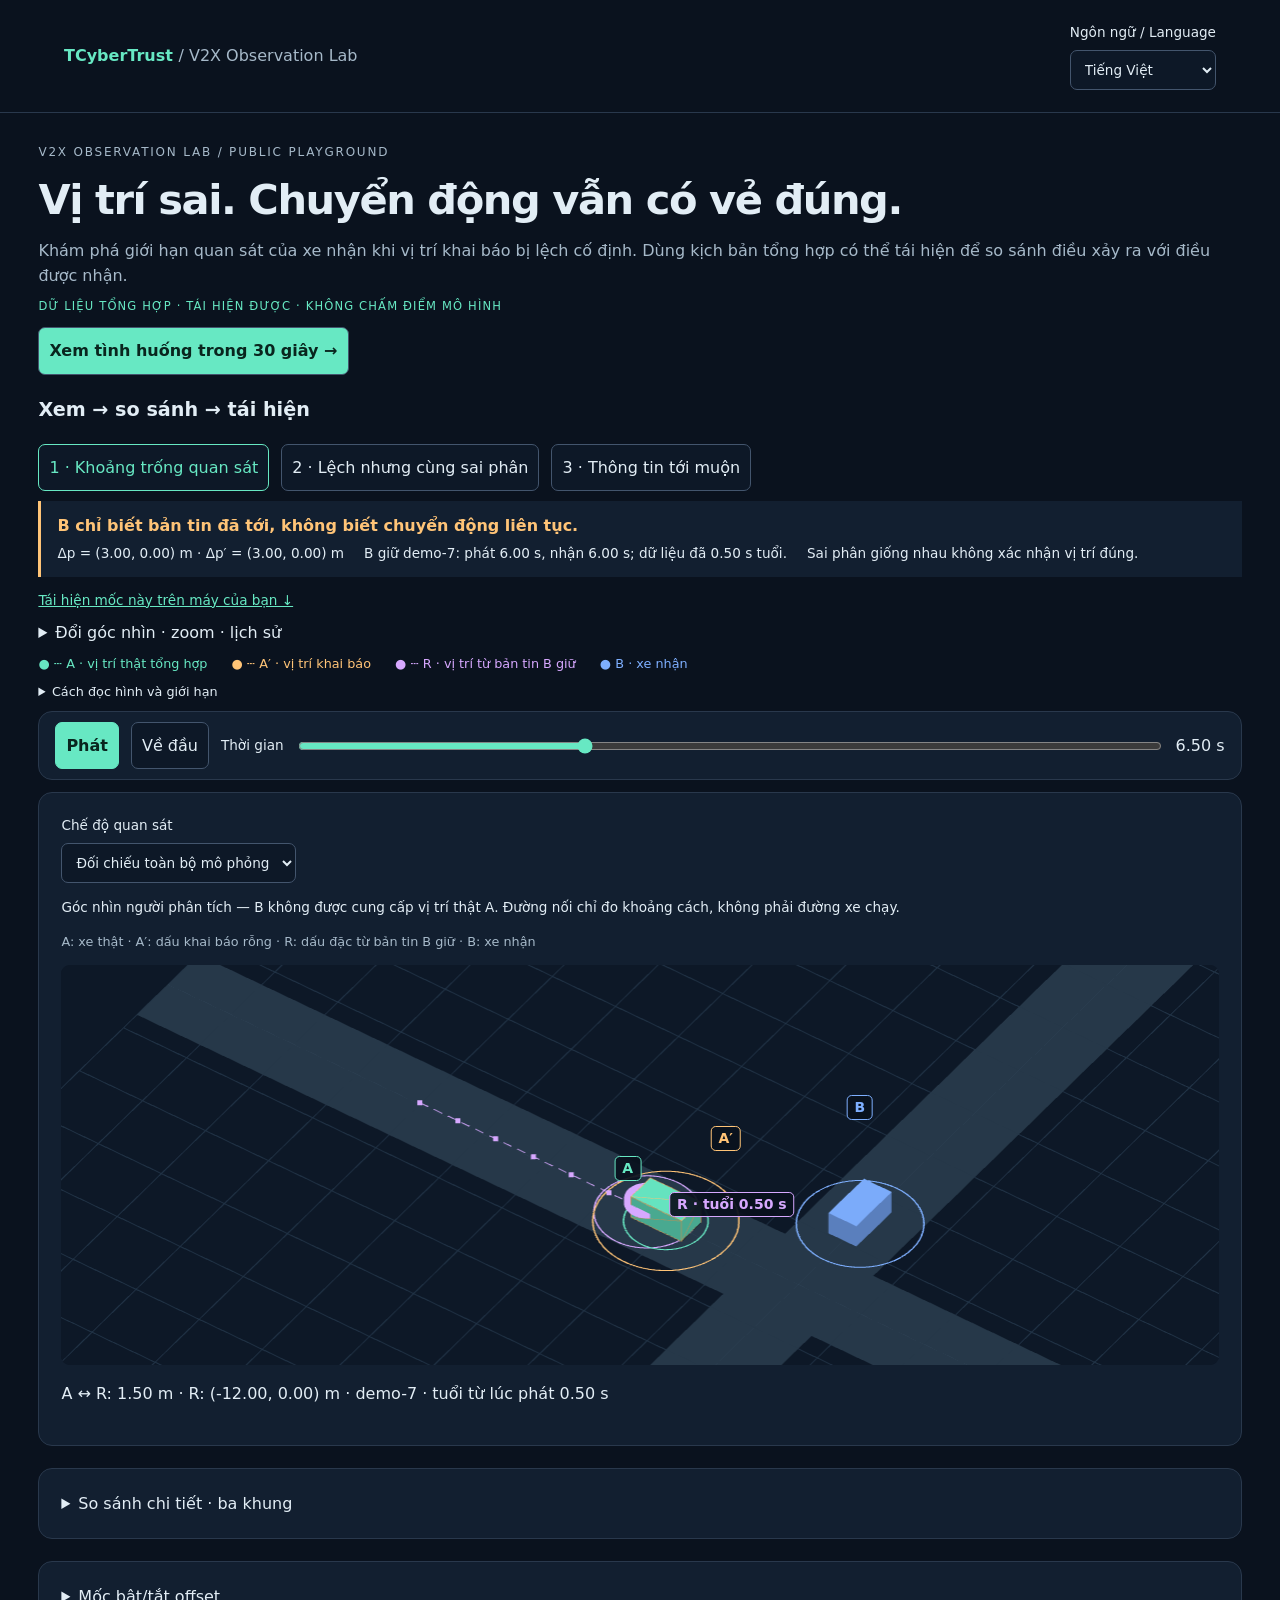
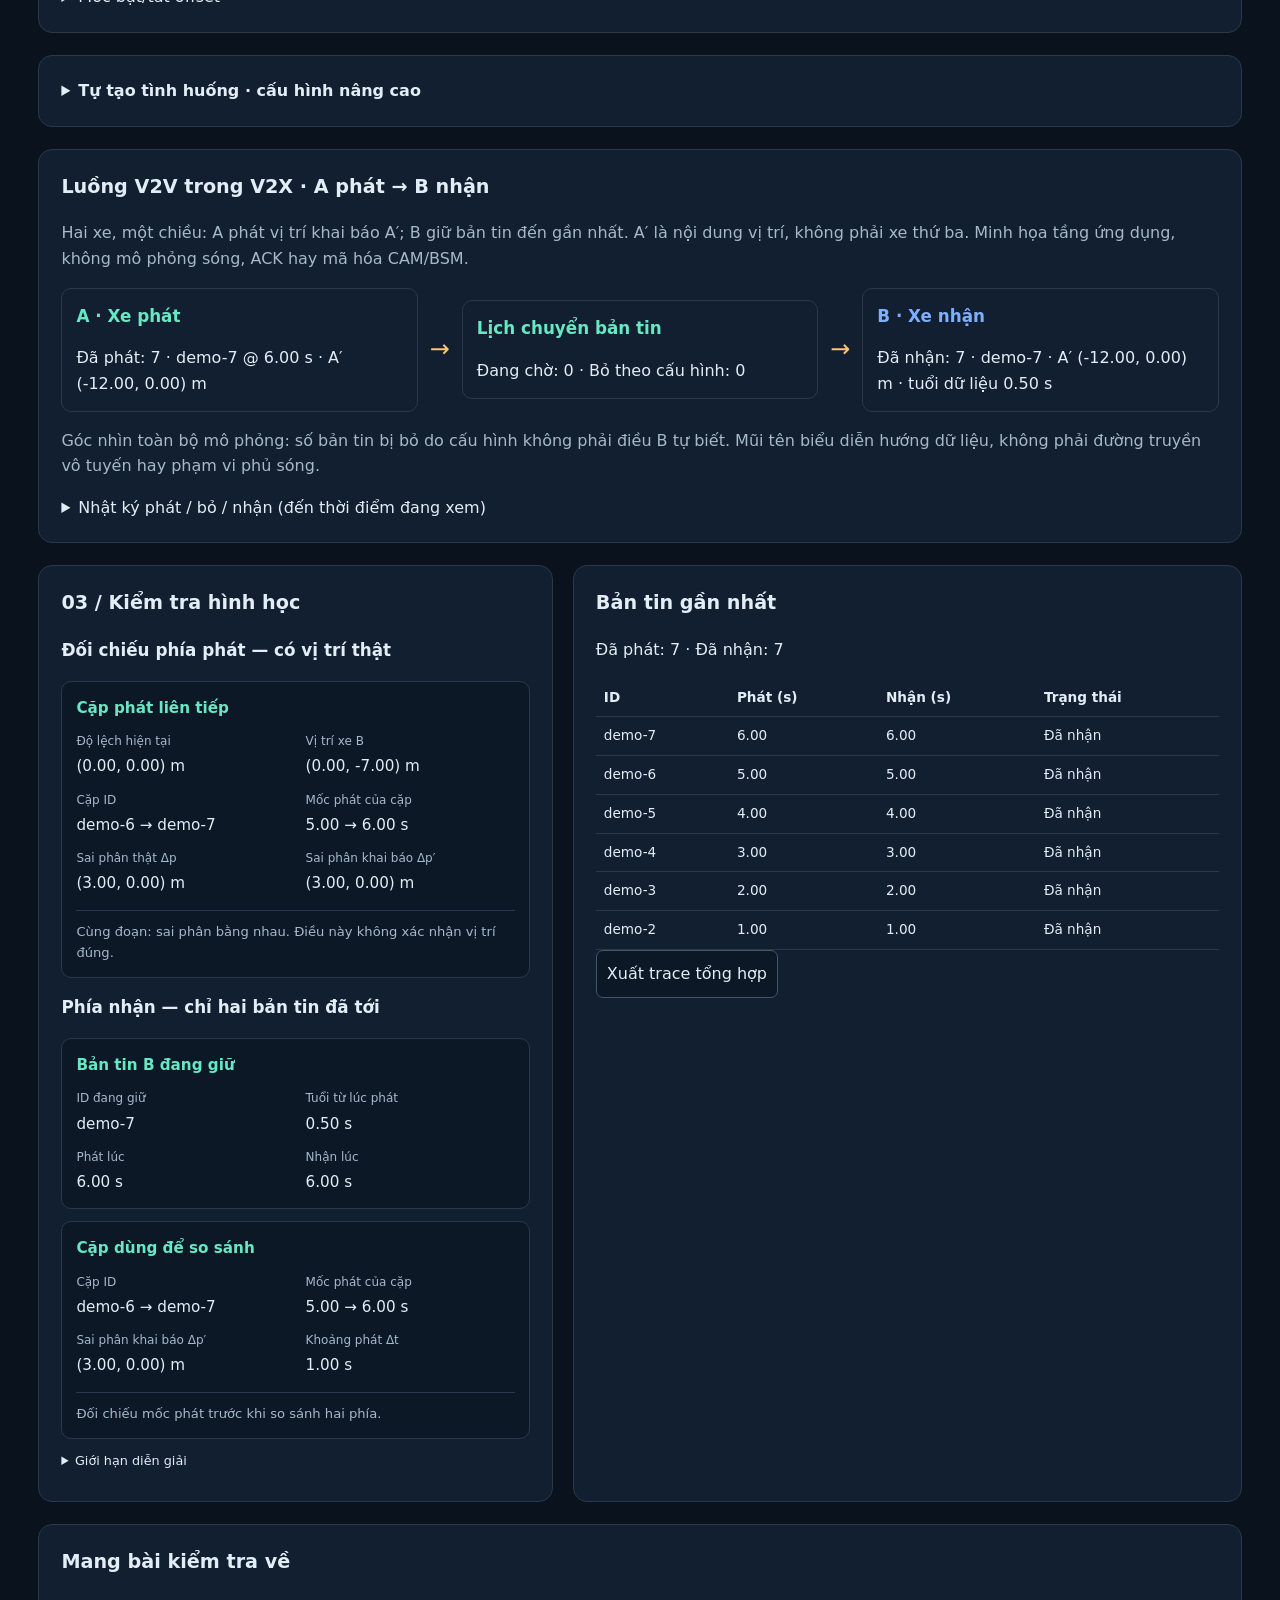
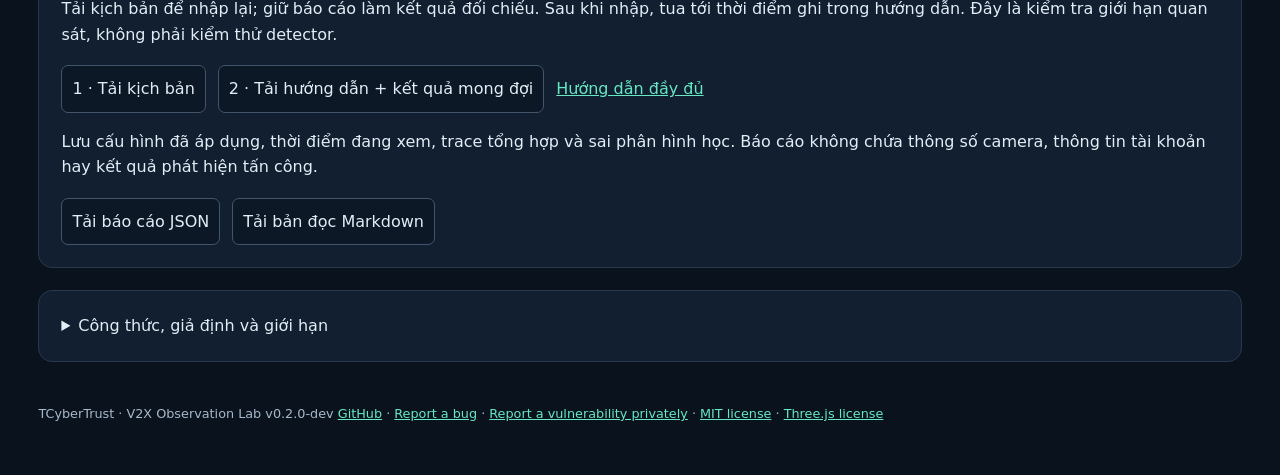
==== commit 9c4dc3b2: "Organize geometry readouts into labeled metric groups" ====
--- a/web/index.html
+++ b/web/index.html
@@ -25,6 +25,6 @@
 <p class="muted" data-vi="Góc nhìn toàn bộ mô phỏng: số bản tin bị bỏ do cấu hình không phải điều B tự biết. Mũi tên biểu diễn hướng dữ liệu, không phải đường truyền vô tuyến hay phạm vi phủ sóng." data-en="Simulation-wide teaching view: configured omissions are not knowledge available to B. Arrows show data direction, not a radio path or coverage range."></p>
 <details><summary data-vi="Nhật ký phát / bỏ / nhận (đến thời điểm đang xem)" data-en="Send / omit / receive log (up to current time)"></summary><p id="event-count"></p><div class="table-wrap"><table><thead><tr><th data-vi="Lúc (s)" data-en="At (s)"></th><th>ID</th><th data-vi="Sự kiện" data-en="Event"></th></tr></thead><tbody id="communication-events"></tbody></table></div></details>
 </section>
-<section class="lower"><article class="panel"><h2 data-vi="03 / Kiểm tra hình học" data-en="03 / Geometry checks"></h2><h3 data-vi="Đối chiếu phía phát — có vị trí thật" data-en="Sender comparison — ground truth available"></h3><div id="checks"></div><h3 data-vi="Phía nhận — chỉ hai bản tin đã tới" data-en="Receiver — only two arrived messages"></h3><div id="receiver-checks"></div><p class="muted" data-vi="Sai phân bằng nhau không chứng minh vị trí đúng. Xe nhận không có vị trí thật để tính Δp; cần nguồn đối chiếu độc lập nếu muốn kiểm tra độ đúng của vị trí." data-en="Equal differences do not prove position correctness. The receiver lacks ground truth to compute Δp; checking position correctness requires an independent reference."></p><p class="muted" data-vi="Đây là kiểm tra công thức trên dữ liệu biết trước. Không phải detector, đánh giá an toàn hay kết quả benchmark." data-en="These are formula checks on known synthetic data. They are not a detector, safety assessment, or benchmark result."></p></article><article class="panel"><h2 data-vi="Bản tin gần nhất" data-en="Recent messages"></h2><p id="counts"></p><div class="table-wrap"><table><thead><tr><th>ID</th><th data-vi="Phát (s)" data-en="Sent (s)"></th><th data-vi="Nhận (s)" data-en="Received (s)"></th><th data-vi="Trạng thái" data-en="State"></th></tr></thead><tbody id="messages"></tbody></table></div><button id="trace" data-vi="Xuất trace tổng hợp" data-en="Export synthetic trace"></button></article></section>
+<section class="lower"><article class="panel"><h2 data-vi="03 / Kiểm tra hình học" data-en="03 / Geometry checks"></h2><h3 data-vi="Đối chiếu phía phát — có vị trí thật" data-en="Sender comparison — ground truth available"></h3><div id="checks"></div><h3 data-vi="Phía nhận — chỉ hai bản tin đã tới" data-en="Receiver — only two arrived messages"></h3><div id="receiver-checks"></div><details class="reading"><summary data-vi="Giới hạn diễn giải" data-en="Interpretation limits"></summary><p class="muted" data-vi="Sai phân bằng nhau không chứng minh vị trí đúng. Xe nhận không có vị trí thật để tính Δp; cần nguồn đối chiếu độc lập nếu muốn kiểm tra độ đúng của vị trí." data-en="Equal differences do not prove position correctness. The receiver lacks ground truth to compute Δp; checking position correctness requires an independent reference."></p><p class="muted" data-vi="Đây là kiểm tra công thức trên dữ liệu biết trước. Không phải detector, đánh giá an toàn hay kết quả benchmark." data-en="These are formula checks on known synthetic data. They are not a detector, safety assessment, or benchmark result."></p></details></article><article class="panel"><h2 data-vi="Bản tin gần nhất" data-en="Recent messages"></h2><p id="counts"></p><div class="table-wrap"><table><thead><tr><th>ID</th><th data-vi="Phát (s)" data-en="Sent (s)"></th><th data-vi="Nhận (s)" data-en="Received (s)"></th><th data-vi="Trạng thái" data-en="State"></th></tr></thead><tbody id="messages"></tbody></table></div><button id="trace" data-vi="Xuất trace tổng hợp" data-en="Export synthetic trace"></button></article></section>
 <section class="panel" id="take-home"><h2 data-vi="Mang bài kiểm tra về" data-en="Take the test with you"></h2><p data-vi="Tải kịch bản để nhập lại; giữ báo cáo làm kết quả đối chiếu. Sau khi nhập, tua tới thời điểm ghi trong hướng dẫn. Đây là kiểm tra giới hạn quan sát, không phải kiểm thử detector." data-en="Download the scenario to import again; keep the report as your expected-result reference. After import, seek to the time recorded in the instructions. This tests observation limits, not a detector."></p><div class="toolbar"><button id="take-scenario" data-vi="1 · Tải kịch bản" data-en="1 · Download scenario"></button><button id="take-guide" data-vi="2 · Tải hướng dẫn + kết quả mong đợi" data-en="2 · Download steps + expected results"></button><a href="https://github.com/thaocyber/V2X-Observation-Lab/blob/main/docs/DEMO.md" data-vi="Hướng dẫn đầy đủ" data-en="Full walkthrough"></a></div><p data-vi="Lưu cấu hình đã áp dụng, thời điểm đang xem, trace tổng hợp và sai phân hình học. Báo cáo không chứa thông số camera, thông tin tài khoản hay kết quả phát hiện tấn công." data-en="Save the applied scenario, current time, synthetic trace and geometric differences. Reports contain no camera settings, account information or attack-detection results."></p><div class="toolbar"><button id="report-json" data-vi="Tải báo cáo JSON" data-en="Download JSON report"></button><button id="report-md" data-vi="Tải bản đọc Markdown" data-en="Download Markdown summary"></button></div></section><details class="panel"><summary data-vi="Công thức, giả định và giới hạn" data-en="Formulas, assumptions and limitations"></summary><p>A(t) = (−30 + 3t, 0) m; B(t) = (0, −20 + 2t) m. p′(t) = p(t) + c khi start ≤ t &lt; end; c = (dx, dy).</p><p data-vi="Một bản tin mỗi giây; trễ cố định, bỏ bản tin theo chu kỳ do người dùng chọn. Không mô phỏng RF, GNSS, chứng chỉ, kích thước xe, va chạm hay phản ứng người lái. Giao cắt của hai điểm không phải bằng chứng tai nạn. Độ lệch triệt tiêu trong sai phân chỉ khi cùng một đoạn có độ lệch cố định. Số liệu và nhãn xe đều được tạo từ công thức; không lấy từ trace thực tế." data-en="One message per second; fixed delay and user-selected periodic omissions. No RF, GNSS, certificates, vehicle dimensions, collisions or driver response are simulated. Crossing point trajectories do not establish a crash. A constant offset cancels in differences only within a segment with that same offset. Values and vehicle labels are authored from formulas, not measured traces."></p><p data-vi="Đổi cấu hình sẽ đưa thời gian về đầu. Xuất kịch bản dùng cấu hình đã áp dụng, không dùng giá trị đang sửa. Tệp nhập được đọc trong trình duyệt; không gửi lên máy chủ." data-en="Applying a configuration resets time. Exports use the applied configuration, not pending edits. Imported files are read in your browser and are not uploaded."></p></details>
 <footer>TCyberTrust · V2X Observation Lab <span id="tool-version"></span> <a href="https://github.com/thaocyber/V2X-Observation-Lab">GitHub</a> · <a href="https://github.com/thaocyber/V2X-Observation-Lab/issues/new/choose">Report a bug</a> · <a href="https://github.com/thaocyber/V2X-Observation-Lab/security/advisories/new">Report a vulnerability privately</a> · <a href="LICENSE">MIT license</a> · <a href="vendor/three/LICENSE">Three.js license</a></footer></main><script type="module" src="js/app.mjs"></script></body></html>
--- a/web/style.css
+++ b/web/style.css
@@ -21,3 +21,5 @@
 .focused-view .toolbar{margin-top:0}.focused-view .viewport{height:400px}.focus-legend{font-size:.8rem;color:var(--muted)}#focus-scope{font-size:.85rem}#focus-readout{font-variant-numeric:tabular-nums}#detail-views>.views{margin-top:16px}@media(max-width:700px){.focused-view .viewport{height:330px}#focus .position-tag{font-size:11px;padding:1px 4px}}
 
 .legend-retained{color:#d7a8ff}
+
+.metric-group{border:1px solid var(--line);border-radius:10px;padding:14px;margin:12px 0;background:#0d1827}.metric-group h4{margin:0 0 12px;font-size:.95rem;color:var(--mint)}.metric-grid{display:grid;grid-template-columns:repeat(2,minmax(0,1fr));gap:12px 20px;margin:0}.metric-grid dt{font-size:.75rem;color:var(--muted)}.metric-grid dd{margin:3px 0 0;font-size:.95rem;font-variant-numeric:tabular-nums;overflow-wrap:anywhere}.metric-note{border-top:1px solid var(--line);margin:14px 0 0;padding-top:10px;font-size:.82rem;color:var(--muted)}@media(max-width:500px){.metric-grid{grid-template-columns:1fr}}
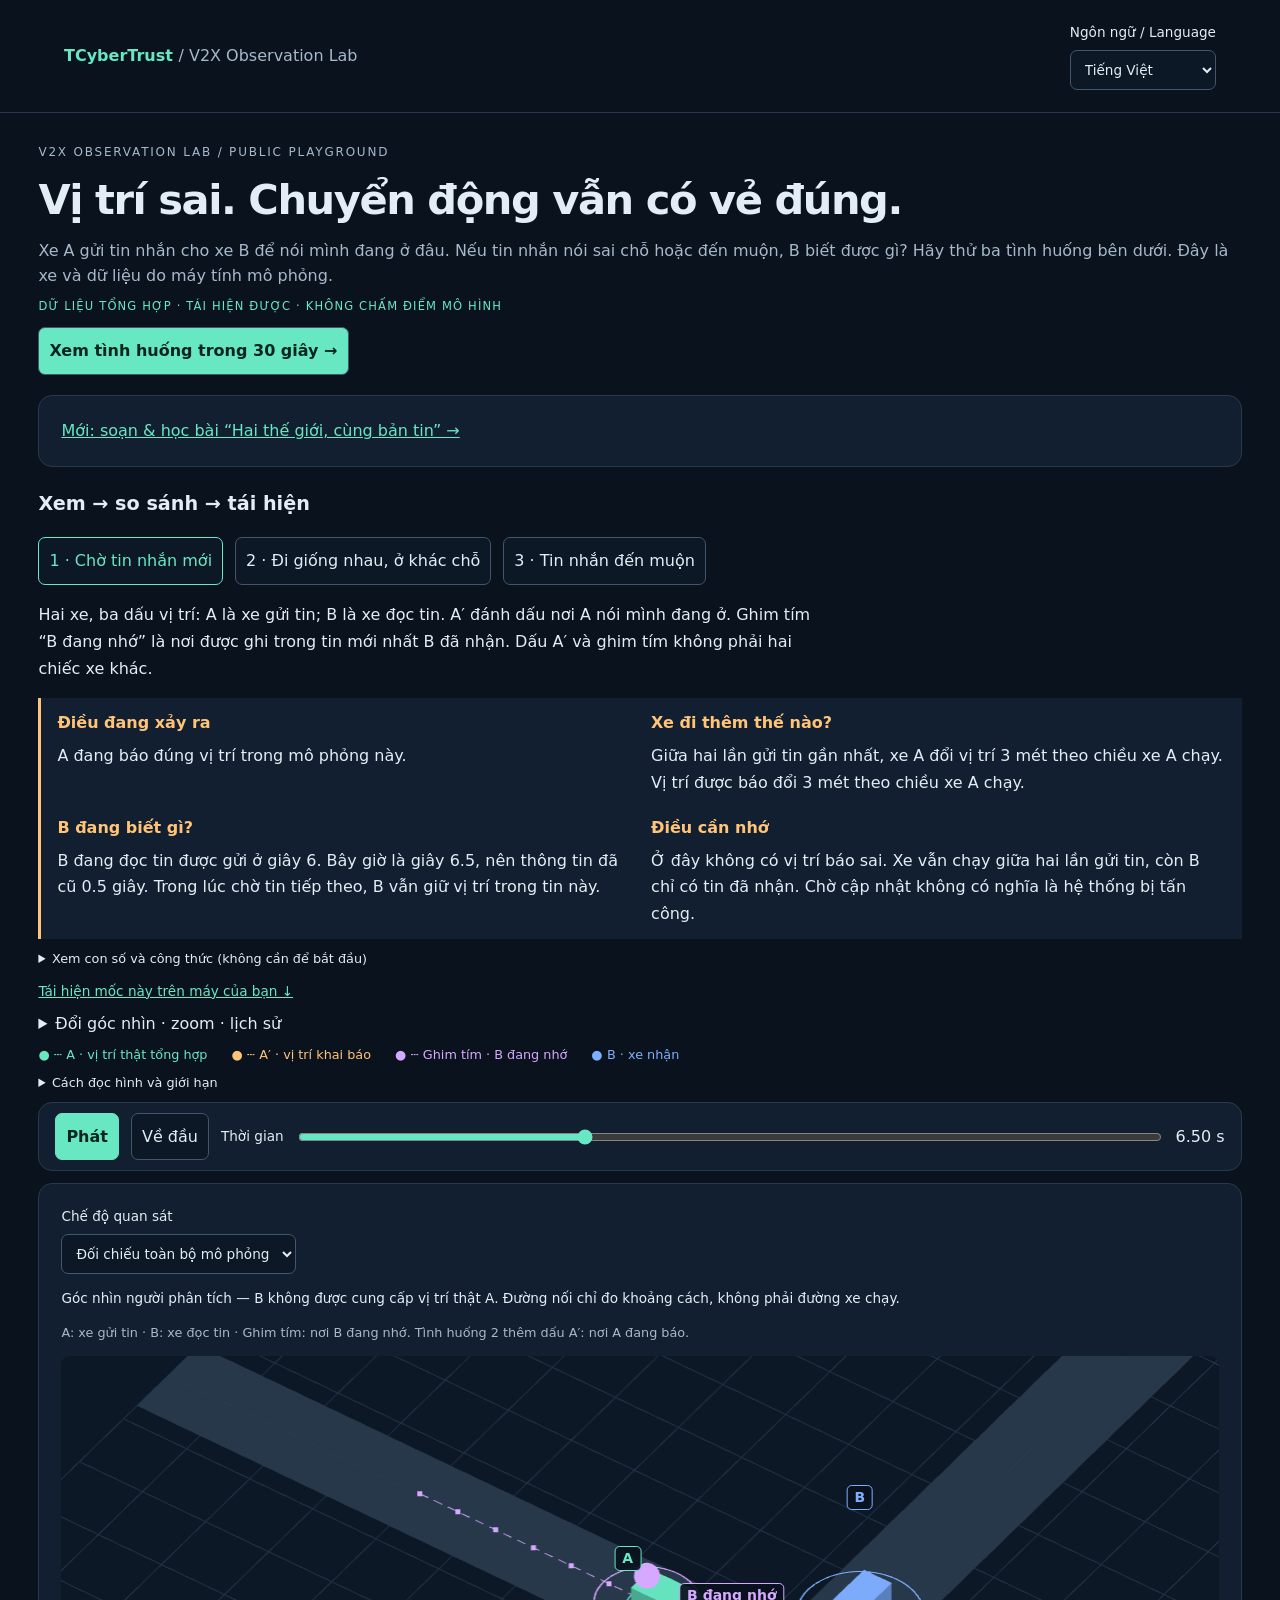
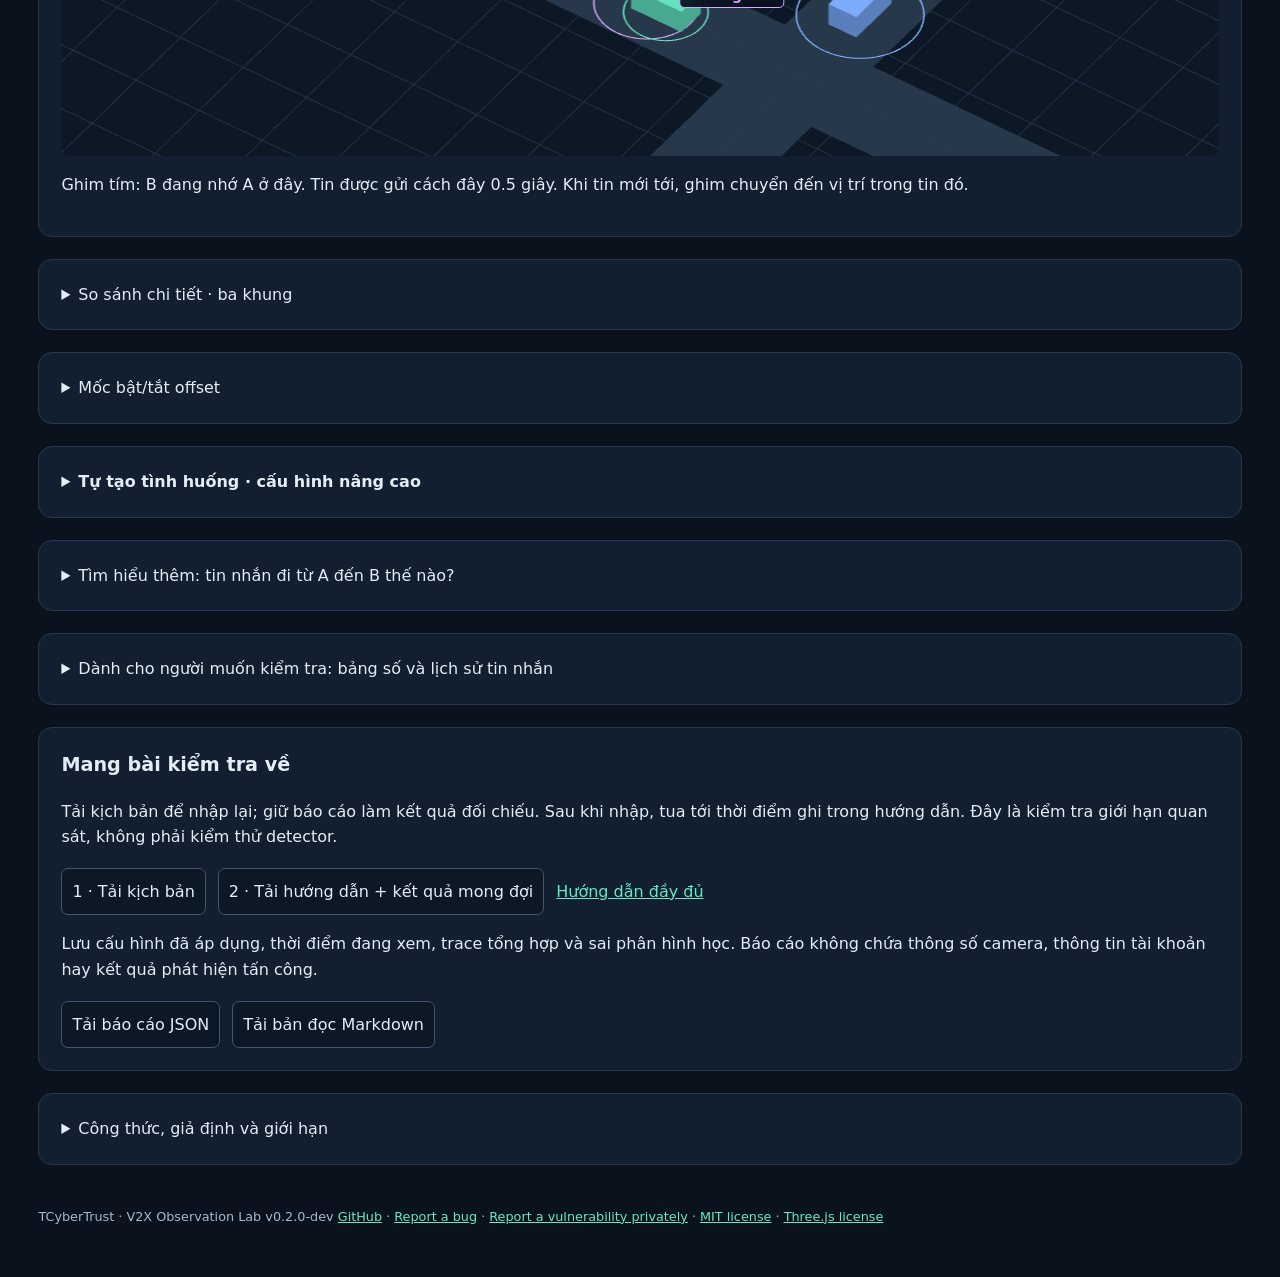
==== commit 4c8ba798: "Add two-worlds learning demo with lesson authoring and roadmap" ====
--- a/web/index.html
+++ b/web/index.html
@@ -1,10 +1,11 @@
 <!doctype html>
 <html lang="vi"><head><meta charset="utf-8"><meta name="viewport" content="width=device-width,initial-scale=1"><meta name="description" content="Explore receiver observation limits in synthetic constant-position-offset V2X messages."><title>V2X Observation Lab · TCyberTrust</title><link rel="stylesheet" href="style.css"></head><body>
 <header><a href="./">TCyberTrust <span>/ V2X Observation Lab</span></a><label>Ngôn ngữ / Language <select id="language"><option value="vi">Tiếng Việt</option><option value="en">English</option></select></label></header>
-<main><section class="intro"><p class="eyebrow">V2X OBSERVATION LAB / PUBLIC PLAYGROUND</p><h1 data-vi="Vị trí sai. Chuyển động vẫn có vẻ đúng." data-en="Wrong position. Plausible movement."></h1><p data-vi="Khám phá giới hạn quan sát của xe nhận khi vị trí khai báo bị lệch cố định. Dùng kịch bản tổng hợp có thể tái hiện để so sánh điều xảy ra với điều được nhận." data-en="Explore receiver observation limits under constant position offsets. Reproducible synthetic scenarios compare what happens with what is received."></p><div class="badge" data-vi="DỮ LIỆU TỔNG HỢP · TÁI HIỆN ĐƯỢC · KHÔNG CHẤM ĐIỂM MÔ HÌNH" data-en="SYNTHETIC DATA · REPRODUCIBLE · NO MODEL SCORING"></div><button id="start-story" class="primary" data-vi="Xem tình huống trong 30 giây →" data-en="Explore the 30-second walkthrough →"></button></section>
+<main><section class="intro"><p class="eyebrow">V2X OBSERVATION LAB / PUBLIC PLAYGROUND</p><h1 data-vi="Vị trí sai. Chuyển động vẫn có vẻ đúng." data-en="Wrong position. Plausible movement."></h1><p data-vi="Xe A gửi tin nhắn cho xe B để nói mình đang ở đâu. Nếu tin nhắn nói sai chỗ hoặc đến muộn, B biết được gì? Hãy thử ba tình huống bên dưới. Đây là xe và dữ liệu do máy tính mô phỏng." data-en="Explore receiver observation limits under constant position offsets. Reproducible synthetic scenarios compare what happens with what is received."></p><div class="badge" data-vi="DỮ LIỆU TỔNG HỢP · TÁI HIỆN ĐƯỢC · KHÔNG CHẤM ĐIỂM MÔ HÌNH" data-en="SYNTHETIC DATA · REPRODUCIBLE · NO MODEL SCORING"></div><button id="start-story" class="primary" data-vi="Xem tình huống trong 30 giây →" data-en="Explore the 30-second walkthrough →"></button></section>
+<p class="panel"><a href="learn/" data-vi="Mới: soạn & học bài “Hai thế giới, cùng bản tin” →" data-en="New: create & explore a two-worlds lesson (Vietnamese demo) →"></a></p>
 <section id="story" aria-labelledby="story-title"><h2 id="story-title" data-vi="Xem → so sánh → tái hiện" data-en="Explore → compare → reproduce"></h2>
-<div class="toolbar story-steps"><button data-story="sampling" data-vi="1 · Khoảng trống quan sát" data-en="1 · Observation gap"></button><button data-story="offset" data-vi="2 · Lệch nhưng cùng sai phân" data-en="2 · Offset, equal differences"></button><button data-story="delivery" data-vi="3 · Thông tin tới muộn" data-en="3 · Late information"></button></div>
-<div class="insight" id="story-insight"></div><a class="take-link" href="#take-home" data-vi="Tái hiện mốc này trên máy của bạn ↓" data-en="Reproduce this moment on your machine ↓"></a><details class="camera-options"><summary data-vi="Đổi góc nhìn · zoom · lịch sử" data-en="Camera · zoom · history"></summary><div class="toolbar camera-controls"><label><span data-vi="Góc nhìn" data-en="Camera view"></span><select id="camera-mode"><option value="oblique" data-vi="Góc nghiêng" data-en="Oblique"></option><option value="top" data-vi="Từ trên xuống" data-en="Top-down"></option></select></label><label class="reference-toggle"><input type="checkbox" id="show-trails" checked><span data-vi="Hiện lịch sử vị trí" data-en="Show position history"></span></label><button id="zoom-in" data-vi="＋ Phóng to" data-en="＋ Zoom in"></button><button id="zoom-out" data-vi="− Thu nhỏ" data-en="− Zoom out"></button><button id="fit-view" data-vi="Vừa khung" data-en="Fit view"></button><output id="zoom-value">1.0×</output><span data-vi="Đồng bộ góc nhìn và zoom · căn khung theo dữ liệu từng góc" data-en="Shared orientation and zoom · framing uses each perspective’s data"></span></div></details><div class="history-legend"><span class="legend-truth" data-vi="A · vị trí thật tổng hợp" data-en="A · synthetic ground truth"></span><span class="legend-claim" data-vi="A′ · vị trí khai báo" data-en="A′ · reported position"></span><span class="legend-retained" data-vi="R · vị trí từ bản tin B giữ" data-en="R · retained position"></span><span class="legend-receiver" data-vi="B · xe nhận" data-en="B · receiver"></span></div><details class="reading"><summary data-vi="Cách đọc hình và giới hạn" data-en="How to read the scene and its limits"></summary><p class="muted" data-vi="Xanh ngọc: vị trí thật A · Vàng: vị trí khai báo A′ · Xanh dương: xe nhận B. Vòng tròn và nhãn đánh dấu tọa độ, không phải vùng phủ sóng. Camera chuyển động mềm; vị trí nhận vẫn nhảy theo từng bản tin." data-en="Mint: true position A · Gold: reported position A′ · Blue: receiver B. Rings and labels mark coordinates, not radio range. Camera motion is smoothed; received positions still step with each message."></p><p class="muted" data-vi="Chấm là mẫu vị trí; nét đứt chỉ nối để đọc thứ tự, không xác nhận xe đi theo đoạn nối. Khung xe nhận chỉ vẽ bản tin đã tới, không nội suy qua khoảng thiếu. Vị trí thật chỉ hiện ở khung này khi bật đối chiếu." data-en="Dots mark position samples; dashed links show their order, not a verified route. The receiver pane draws only arrived claims, with no interpolation through missing observations. Ground truth appears there only when its teaching overlay is enabled."></p><p data-vi="Mỗi khung tự căn theo dữ liệu: tỷ lệ có thể khác nhau. So sánh bằng tọa độ, không bằng khoảng cách trên màn hình. Xe chồng nhau không phải kết quả mô phỏng va chạm." data-en="Each pane fits its own data: scales may differ. Compare coordinates, not screen distances. Overlapping vehicles are not a simulated collision."></p></details><div class="panel toolbar playback"><button id="play" data-vi="Phát" data-en="Play"></button><button id="reset" data-vi="Về đầu" data-en="Reset"></button><label for="time" data-vi="Thời gian" data-en="Time"></label><input id="time" type="range" min="0" max="20" step="0.05" value="0"><output id="time-value">0.00 s</output></div><article class="panel focused-view"><div class="toolbar"><label><span data-vi="Chế độ quan sát" data-en="Observation mode"></span><select id="focus-mode"><option value="compare" data-vi="Đối chiếu toàn bộ mô phỏng" data-en="Simulation-wide comparison"></option><option value="receiver" data-vi="Chỉ điều B biết" data-en="Receiver-only"></option></select></label></div><p id="focus-scope"></p><p class="focus-legend" data-vi="A: xe thật · A′: dấu khai báo rỗng · R: dấu đặc từ bản tin B giữ · B: xe nhận" data-en="A: true vehicle · A′: hollow claim marker · R: solid retained-position marker · B: receiver vehicle"></p><div class="viewport" id="focus"></div><p id="focus-readout"></p></article>
+<div class="toolbar story-steps"><button data-story="sampling" data-vi="1 · Chờ tin nhắn mới" data-en="1 · Observation gap"></button><button data-story="offset" data-vi="2 · Đi giống nhau, ở khác chỗ" data-en="2 · Offset, equal differences"></button><button data-story="delivery" data-vi="3 · Tin nhắn đến muộn" data-en="3 · Late information"></button></div>
+<section id="offset-animation" class="panel" hidden aria-label="Constant offset illustration"></section><p class="beginner-key" data-vi="Hai xe, ba dấu vị trí: A là xe gửi tin; B là xe đọc tin. A′ đánh dấu nơi A nói mình đang ở. Ghim tím “B đang nhớ” là nơi được ghi trong tin mới nhất B đã nhận. Dấu A′ và ghim tím không phải hai chiếc xe khác." data-en="Two cars, three position marks: A sends messages; B reads them. A′ marks where A says it is. The purple “B remembers” pin marks the position in B’s latest received message. A′ and the pin are not extra cars."></p><div class="insight" id="story-insight"></div><details class="reading"><summary data-vi="Xem con số và công thức (không cần để bắt đầu)" data-en="Numbers and formulas (optional)"></summary><p id="story-technical"></p><p data-vi="Δ đọc là delta, ở đây nghĩa là thay đổi giữa hai lần gửi tin. Δp là thay đổi vị trí thật; Δp′ là thay đổi vị trí được báo. (3, 0) m nghĩa là tăng 3 mét theo trục X và không đổi theo trục Y, không phải tọa độ hiện tại của xe. demo-21 chỉ là tên của một tin nhắn. R là ký hiệu kỹ thuật của ghim “B đang nhớ”." data-en="Delta means change between two transmissions here. Δp is the true position change; Δp′ is the reported change. (3, 0) m means +3 metres along X and no change along Y, not the car’s current coordinates. demo-21 is just a message ID. R is the technical name for the “B remembers” pin."></p></details><a class="take-link" href="#take-home" data-vi="Tái hiện mốc này trên máy của bạn ↓" data-en="Reproduce this moment on your machine ↓"></a><details class="camera-options"><summary data-vi="Đổi góc nhìn · zoom · lịch sử" data-en="Camera · zoom · history"></summary><div class="toolbar camera-controls"><label><span data-vi="Góc nhìn" data-en="Camera view"></span><select id="camera-mode"><option value="oblique" data-vi="Góc nghiêng" data-en="Oblique"></option><option value="top" data-vi="Từ trên xuống" data-en="Top-down"></option></select></label><label class="reference-toggle"><input type="checkbox" id="show-trails" checked><span data-vi="Hiện lịch sử vị trí" data-en="Show position history"></span></label><button id="zoom-in" data-vi="＋ Phóng to" data-en="＋ Zoom in"></button><button id="zoom-out" data-vi="− Thu nhỏ" data-en="− Zoom out"></button><button id="fit-view" data-vi="Vừa khung" data-en="Fit view"></button><output id="zoom-value">1.0×</output><span data-vi="Đồng bộ góc nhìn và zoom · căn khung theo dữ liệu từng góc" data-en="Shared orientation and zoom · framing uses each perspective’s data"></span></div></details><div class="history-legend"><span class="legend-truth" data-vi="A · vị trí thật tổng hợp" data-en="A · synthetic ground truth"></span><span class="legend-claim" data-vi="A′ · vị trí khai báo" data-en="A′ · reported position"></span><span class="legend-retained" data-vi="Ghim tím · B đang nhớ" data-en="Purple pin · B remembers"></span><span class="legend-receiver" data-vi="B · xe nhận" data-en="B · receiver"></span></div><details class="reading"><summary data-vi="Cách đọc hình và giới hạn" data-en="How to read the scene and its limits"></summary><p class="muted" data-vi="Xanh ngọc: vị trí thật A · Vàng: vị trí khai báo A′ · Xanh dương: xe nhận B. Vòng tròn và nhãn đánh dấu tọa độ, không phải vùng phủ sóng. Camera chuyển động mềm; vị trí nhận vẫn nhảy theo từng bản tin." data-en="Mint: true position A · Gold: reported position A′ · Blue: receiver B. Rings and labels mark coordinates, not radio range. Camera motion is smoothed; received positions still step with each message."></p><p class="muted" data-vi="Chấm là mẫu vị trí; nét đứt chỉ nối để đọc thứ tự, không xác nhận xe đi theo đoạn nối. Khung xe nhận chỉ vẽ bản tin đã tới, không nội suy qua khoảng thiếu. Vị trí thật chỉ hiện ở khung này khi bật đối chiếu." data-en="Dots mark position samples; dashed links show their order, not a verified route. The receiver pane draws only arrived claims, with no interpolation through missing observations. Ground truth appears there only when its teaching overlay is enabled."></p><p data-vi="Mỗi khung tự căn theo dữ liệu: tỷ lệ có thể khác nhau. So sánh bằng tọa độ, không bằng khoảng cách trên màn hình. Xe chồng nhau không phải kết quả mô phỏng va chạm." data-en="Each pane fits its own data: scales may differ. Compare coordinates, not screen distances. Overlapping vehicles are not a simulated collision."></p></details><div class="panel toolbar playback"><button id="play" data-vi="Phát" data-en="Play"></button><button id="reset" data-vi="Về đầu" data-en="Reset"></button><label for="time" data-vi="Thời gian" data-en="Time"></label><input id="time" type="range" min="0" max="20" step="0.05" value="0"><output id="time-value">0.00 s</output></div><article class="panel focused-view"><div class="toolbar"><label><span data-vi="Chế độ quan sát" data-en="Observation mode"></span><select id="focus-mode"><option value="compare" data-vi="Đối chiếu toàn bộ mô phỏng" data-en="Simulation-wide comparison"></option><option value="receiver" data-vi="Chỉ điều B biết" data-en="Receiver-only"></option></select></label></div><p id="focus-scope"></p><p class="focus-legend" data-vi="A: xe gửi tin · B: xe đọc tin · Ghim tím: nơi B đang nhớ. Tình huống 2 thêm dấu A′: nơi A đang báo." data-en="A: sender · B: reader · Purple pin: the position B remembers. Story 2 also shows A′: the current claim."></p><div class="viewport" id="focus"></div><p id="focus-readout"></p></article>
 <details id="detail-views" class="panel"><summary data-vi="So sánh chi tiết · ba khung" data-en="Detailed comparison · three panes"></summary><div class="views"><article class="panel"><h3 data-vi="Vị trí thật" data-en="True position"></h3><button class="expand-view" type="button" aria-expanded="false" data-view="truth" data-vi="Mở rộng khung" data-en="Expand view"></button><div class="viewport" id="truth"></div><p id="truth-value"></p><small data-vi="Xe A · đối chiếu tổng hợp" data-en="Vehicle A · synthetic reference"></small></article><article class="panel"><h3 data-vi="Vị trí khai báo" data-en="Reported position"></h3><button class="expand-view" type="button" aria-expanded="false" data-view="reported" data-vi="Mở rộng khung" data-en="Expand view"></button><div class="viewport" id="reported"></div><p id="reported-value"></p><small data-vi="A′ · dấu vị trí khai báo, không phải xe khác" data-en="A′ · position-claim marker, not another vehicle"></small></article><article class="panel"><h3 data-vi="Xe nhận quan sát" data-en="Receiver observation"></h3><button class="expand-view" type="button" aria-expanded="false" data-view="observed" data-vi="Mở rộng khung" data-en="Expand view"></button><label class="reference-toggle"><input id="show-reference" type="checkbox"><span data-vi="Hiện vị trí thật để đối chiếu (xe nhận không biết)" data-en="Show ground truth for comparison (unknown to receiver)"></span></label><div class="viewport" id="observed"></div><p id="observed-value"></p><small data-vi="Giữ vị trí từ bản tin nhận gần nhất" data-en="Holds the last received position"></small></article></div>
 </details><details class="panel"><summary data-vi="Mốc bật/tắt offset" data-en="Offset boundaries"></summary><div class="event-timeline" aria-hidden="true"><div id="offset-band"></div><i id="timeline-cursor"></i></div><div class="toolbar"><button id="jump-start"></button><button id="jump-middle" data-vi="Xem giữa đoạn" data-en="Inspect middle"></button><button id="jump-end"></button></div><p id="interval-state"></p><p class="muted" data-vi="Mốc trên thanh là thời điểm thay đổi phía phát; xe nhận chỉ biết nội dung khi bản tin tới. Thời điểm chưa có bản tin phát sẽ chưa xuất hiện trong sai phân." data-en="Markers show sender-side changes; the receiver sees contents only after arrival. A change between transmissions appears in differences only at a later sent message."></p></details><p id="render-status" role="status"></p></section>
 <details class="panel" id="advanced"><summary data-vi="Tự tạo tình huống · cấu hình nâng cao" data-en="Build your own scenario · advanced settings"></summary><h2 data-vi="01 / Tạo tình huống" data-en="01 / Configure a scenario"></h2><div class="toolbar presets" role="group" aria-label="Scenario presets"><button type="button" data-preset="baseline" data-vi="1. Không lệch" data-en="1. No offset"></button><button type="button" data-preset="offset" data-vi="2. Lệch cố định" data-en="2. Constant offset"></button><button type="button" data-preset="impaired" data-vi="3. Lệch + trễ + bỏ bản tin" data-en="3. Offset + delay + omissions"></button></div><aside class="guide"><h3 data-vi="Cần quan sát gì?" data-en="What to observe?"></h3><p id="preset-guide"></p><p class="muted" data-vi="Chọn mẫu sẽ áp dụng ngay và đưa thời gian về đầu. Chỉnh thông số để tạo tình huống riêng." data-en="Selecting a preset applies it and resets time. Edit parameters to create your own scenario."></p></aside><form id="config"><div class="controls">
@@ -12,7 +13,7 @@
 <label><span data-vi="Bắt đầu (s)" data-en="Start (s)"></span><input id="start" type="number" min="0" max="19.5" step="0.5" value="5" required></label><label><span data-vi="Kết thúc (s)" data-en="End (s)"></span><input id="end" type="number" min="0.5" max="20" step="0.5" value="15" required></label>
 <label><span data-vi="Trễ nhận (s)" data-en="Reception delay (s)"></span><input id="delay" type="number" min="0" max="2" step="0.25" value="0.25" required></label><label><span data-vi="Bỏ mỗi N bản tin (0 = không bỏ)" data-en="Omit every Nth message (0 = none)"></span><input id="dropEvery" type="number" min="0" max="10" step="1" value="4" required></label></div>
 <div class="toolbar"><button type="submit" data-vi="Áp dụng & về đầu" data-en="Apply & reset"></button><button type="button" id="defaults" data-vi="Mặc định" data-en="Defaults"></button><button type="button" id="export" data-vi="Xuất kịch bản JSON" data-en="Export scenario JSON"></button><label class="file"><span data-vi="Nhập kịch bản" data-en="Import scenario"></span><input id="import" type="file" accept=".json,application/json"></label></div></form><p id="notice" role="status"></p><p id="error" role="alert"></p></details>
-<section class="panel" aria-labelledby="communication-title">
+<details class="panel"><summary data-vi="Tìm hiểu thêm: tin nhắn đi từ A đến B thế nào?" data-en="Explore further: how do messages travel from A to B?"></summary>
 <h2 id="communication-title" data-vi="Luồng V2V trong V2X · A phát → B nhận" data-en="V2V within V2X · A sends → B receives"></h2>
 <p class="muted" data-vi="Hai xe, một chiều: A phát vị trí khai báo A′; B giữ bản tin đến gần nhất. A′ là nội dung vị trí, không phải xe thứ ba. Minh họa tầng ứng dụng, không mô phỏng sóng, ACK hay mã hóa CAM/BSM." data-en="Two vehicles, one direction: A sends position claim A′; B holds the latest arrival. A′ is position content, not a third vehicle. Application-level illustration, without radio, ACKs or CAM/BSM encoding."></p>
 <div class="communication-flow">
@@ -24,7 +25,7 @@
 </div>
 <p class="muted" data-vi="Góc nhìn toàn bộ mô phỏng: số bản tin bị bỏ do cấu hình không phải điều B tự biết. Mũi tên biểu diễn hướng dữ liệu, không phải đường truyền vô tuyến hay phạm vi phủ sóng." data-en="Simulation-wide teaching view: configured omissions are not knowledge available to B. Arrows show data direction, not a radio path or coverage range."></p>
 <details><summary data-vi="Nhật ký phát / bỏ / nhận (đến thời điểm đang xem)" data-en="Send / omit / receive log (up to current time)"></summary><p id="event-count"></p><div class="table-wrap"><table><thead><tr><th data-vi="Lúc (s)" data-en="At (s)"></th><th>ID</th><th data-vi="Sự kiện" data-en="Event"></th></tr></thead><tbody id="communication-events"></tbody></table></div></details>
-</section>
-<section class="lower"><article class="panel"><h2 data-vi="03 / Kiểm tra hình học" data-en="03 / Geometry checks"></h2><h3 data-vi="Đối chiếu phía phát — có vị trí thật" data-en="Sender comparison — ground truth available"></h3><div id="checks"></div><h3 data-vi="Phía nhận — chỉ hai bản tin đã tới" data-en="Receiver — only two arrived messages"></h3><div id="receiver-checks"></div><details class="reading"><summary data-vi="Giới hạn diễn giải" data-en="Interpretation limits"></summary><p class="muted" data-vi="Sai phân bằng nhau không chứng minh vị trí đúng. Xe nhận không có vị trí thật để tính Δp; cần nguồn đối chiếu độc lập nếu muốn kiểm tra độ đúng của vị trí." data-en="Equal differences do not prove position correctness. The receiver lacks ground truth to compute Δp; checking position correctness requires an independent reference."></p><p class="muted" data-vi="Đây là kiểm tra công thức trên dữ liệu biết trước. Không phải detector, đánh giá an toàn hay kết quả benchmark." data-en="These are formula checks on known synthetic data. They are not a detector, safety assessment, or benchmark result."></p></details></article><article class="panel"><h2 data-vi="Bản tin gần nhất" data-en="Recent messages"></h2><p id="counts"></p><div class="table-wrap"><table><thead><tr><th>ID</th><th data-vi="Phát (s)" data-en="Sent (s)"></th><th data-vi="Nhận (s)" data-en="Received (s)"></th><th data-vi="Trạng thái" data-en="State"></th></tr></thead><tbody id="messages"></tbody></table></div><button id="trace" data-vi="Xuất trace tổng hợp" data-en="Export synthetic trace"></button></article></section>
+</details>
+<details class="panel"><summary data-vi="Dành cho người muốn kiểm tra: bảng số và lịch sử tin nhắn" data-en="For deeper inspection: numbers and message history"></summary><section class="lower"><article class="panel"><h2 data-vi="03 / Giải thích bằng số · dành cho người muốn tìm hiểu thêm" data-en="03 / Geometry checks"></h2><h3 data-vi="Đối chiếu phía phát — có vị trí thật" data-en="Sender comparison — ground truth available"></h3><div id="checks"></div><h3 data-vi="Phía nhận — chỉ hai bản tin đã tới" data-en="Receiver — only two arrived messages"></h3><div id="receiver-checks"></div><details class="reading"><summary data-vi="Giới hạn diễn giải" data-en="Interpretation limits"></summary><p class="muted" data-vi="Sai phân bằng nhau không chứng minh vị trí đúng. Xe nhận không có vị trí thật để tính Δp; cần nguồn đối chiếu độc lập nếu muốn kiểm tra độ đúng của vị trí." data-en="Equal differences do not prove position correctness. The receiver lacks ground truth to compute Δp; checking position correctness requires an independent reference."></p><p class="muted" data-vi="Đây là kiểm tra công thức trên dữ liệu biết trước. Không phải detector, đánh giá an toàn hay kết quả benchmark." data-en="These are formula checks on known synthetic data. They are not a detector, safety assessment, or benchmark result."></p></details></article><article class="panel"><h2 data-vi="Bản tin gần nhất" data-en="Recent messages"></h2><p id="counts"></p><div class="table-wrap"><table><thead><tr><th>ID</th><th data-vi="Phát (s)" data-en="Sent (s)"></th><th data-vi="Nhận (s)" data-en="Received (s)"></th><th data-vi="Trạng thái" data-en="State"></th></tr></thead><tbody id="messages"></tbody></table></div><button id="trace" data-vi="Xuất trace tổng hợp" data-en="Export synthetic trace"></button></article></section></details>
 <section class="panel" id="take-home"><h2 data-vi="Mang bài kiểm tra về" data-en="Take the test with you"></h2><p data-vi="Tải kịch bản để nhập lại; giữ báo cáo làm kết quả đối chiếu. Sau khi nhập, tua tới thời điểm ghi trong hướng dẫn. Đây là kiểm tra giới hạn quan sát, không phải kiểm thử detector." data-en="Download the scenario to import again; keep the report as your expected-result reference. After import, seek to the time recorded in the instructions. This tests observation limits, not a detector."></p><div class="toolbar"><button id="take-scenario" data-vi="1 · Tải kịch bản" data-en="1 · Download scenario"></button><button id="take-guide" data-vi="2 · Tải hướng dẫn + kết quả mong đợi" data-en="2 · Download steps + expected results"></button><a href="https://github.com/thaocyber/V2X-Observation-Lab/blob/main/docs/DEMO.md" data-vi="Hướng dẫn đầy đủ" data-en="Full walkthrough"></a></div><p data-vi="Lưu cấu hình đã áp dụng, thời điểm đang xem, trace tổng hợp và sai phân hình học. Báo cáo không chứa thông số camera, thông tin tài khoản hay kết quả phát hiện tấn công." data-en="Save the applied scenario, current time, synthetic trace and geometric differences. Reports contain no camera settings, account information or attack-detection results."></p><div class="toolbar"><button id="report-json" data-vi="Tải báo cáo JSON" data-en="Download JSON report"></button><button id="report-md" data-vi="Tải bản đọc Markdown" data-en="Download Markdown summary"></button></div></section><details class="panel"><summary data-vi="Công thức, giả định và giới hạn" data-en="Formulas, assumptions and limitations"></summary><p>A(t) = (−30 + 3t, 0) m; B(t) = (0, −20 + 2t) m. p′(t) = p(t) + c khi start ≤ t &lt; end; c = (dx, dy).</p><p data-vi="Một bản tin mỗi giây; trễ cố định, bỏ bản tin theo chu kỳ do người dùng chọn. Không mô phỏng RF, GNSS, chứng chỉ, kích thước xe, va chạm hay phản ứng người lái. Giao cắt của hai điểm không phải bằng chứng tai nạn. Độ lệch triệt tiêu trong sai phân chỉ khi cùng một đoạn có độ lệch cố định. Số liệu và nhãn xe đều được tạo từ công thức; không lấy từ trace thực tế." data-en="One message per second; fixed delay and user-selected periodic omissions. No RF, GNSS, certificates, vehicle dimensions, collisions or driver response are simulated. Crossing point trajectories do not establish a crash. A constant offset cancels in differences only within a segment with that same offset. Values and vehicle labels are authored from formulas, not measured traces."></p><p data-vi="Đổi cấu hình sẽ đưa thời gian về đầu. Xuất kịch bản dùng cấu hình đã áp dụng, không dùng giá trị đang sửa. Tệp nhập được đọc trong trình duyệt; không gửi lên máy chủ." data-en="Applying a configuration resets time. Exports use the applied configuration, not pending edits. Imported files are read in your browser and are not uploaded."></p></details>
-<footer>TCyberTrust · V2X Observation Lab <span id="tool-version"></span> <a href="https://github.com/thaocyber/V2X-Observation-Lab">GitHub</a> · <a href="https://github.com/thaocyber/V2X-Observation-Lab/issues/new/choose">Report a bug</a> · <a href="https://github.com/thaocyber/V2X-Observation-Lab/security/advisories/new">Report a vulnerability privately</a> · <a href="LICENSE">MIT license</a> · <a href="vendor/three/LICENSE">Three.js license</a></footer></main><script type="module" src="js/app.mjs"></script></body></html>
+<footer>TCyberTrust · V2X Observation Lab <span id="tool-version"></span> <a href="https://github.com/thaocyber/V2X-Observation-Lab">GitHub</a> · <a href="https://github.com/thaocyber/V2X-Observation-Lab/issues/new/choose">Report a bug</a> · <a href="https://github.com/thaocyber/V2X-Observation-Lab/security/advisories/new">Report a vulnerability privately</a> · <a href="LICENSE">MIT license</a> · <a href="vendor/three/LICENSE">Three.js license</a></footer></main><script type="module" src="js/app.mjs"></script><script type="module" src="js/offset-animation.mjs"></script></body></html>
--- a/web/style.css
+++ b/web/style.css
@@ -23,3 +23,8 @@
 .legend-retained{color:#d7a8ff}
 
 .metric-group{border:1px solid var(--line);border-radius:10px;padding:14px;margin:12px 0;background:#0d1827}.metric-group h4{margin:0 0 12px;font-size:.95rem;color:var(--mint)}.metric-grid{display:grid;grid-template-columns:repeat(2,minmax(0,1fr));gap:12px 20px;margin:0}.metric-grid dt{font-size:.75rem;color:var(--muted)}.metric-grid dd{margin:3px 0 0;font-size:.95rem;font-variant-numeric:tabular-nums;overflow-wrap:anywhere}.metric-note{border-top:1px solid var(--line);margin:14px 0 0;padding-top:10px;font-size:.82rem;color:var(--muted)}@media(max-width:500px){.metric-grid{grid-template-columns:1fr}}
+
+/* Plain-language walkthrough: one question per block. */
+#story-insight{display:grid;grid-template-columns:repeat(2,minmax(0,1fr));gap:1.2rem}#story-insight section{min-width:0}#story-insight p{margin:.45rem 0 0;line-height:1.65}.beginner-key{max-width:78ch;line-height:1.7}@media(max-width:700px){#story-insight{grid-template-columns:1fr}}
+
+#offset-animation[hidden]{display:none}#offset-animation{margin:20px 0;background:#101f2e}#offset-animation svg{display:block;width:100%;max-height:430px;font-family:inherit;font-size:19px;font-weight:650}.clip-heading{display:flex;justify-content:space-between;align-items:center;gap:16px}.clip-heading h3{margin:0}.clip-heading span,#offset-animation small{color:var(--muted)}.clip-caption{text-align:center;font-size:1.25rem;font-weight:700;color:#e4f6ef}#offset-animation .toolbar{justify-content:center}.visual-offset>.beginner-key,.visual-offset>#story-insight{display:none}@media(max-width:600px){.clip-heading{display:block}.clip-heading span{font-size:.8rem}#offset-animation{padding:12px}#offset-animation svg{font-size:22px}.clip-caption{font-size:1rem}}
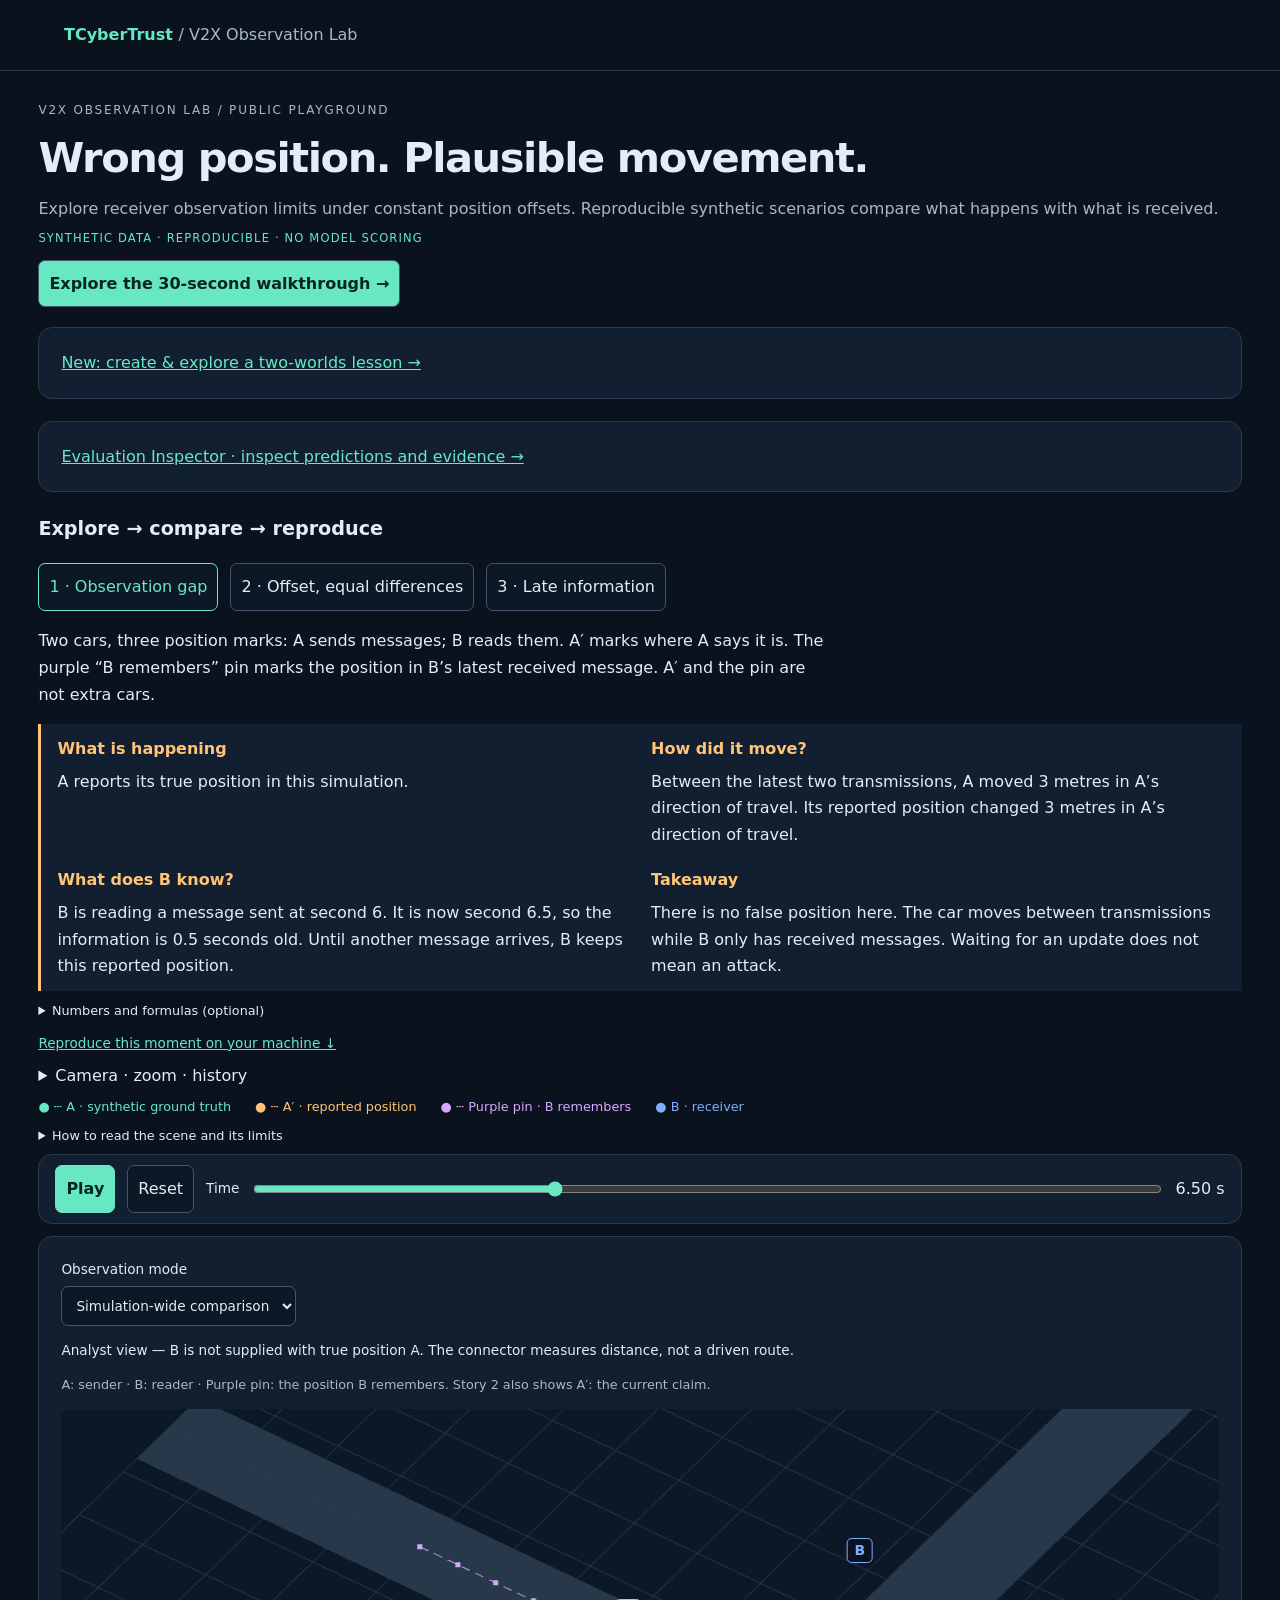
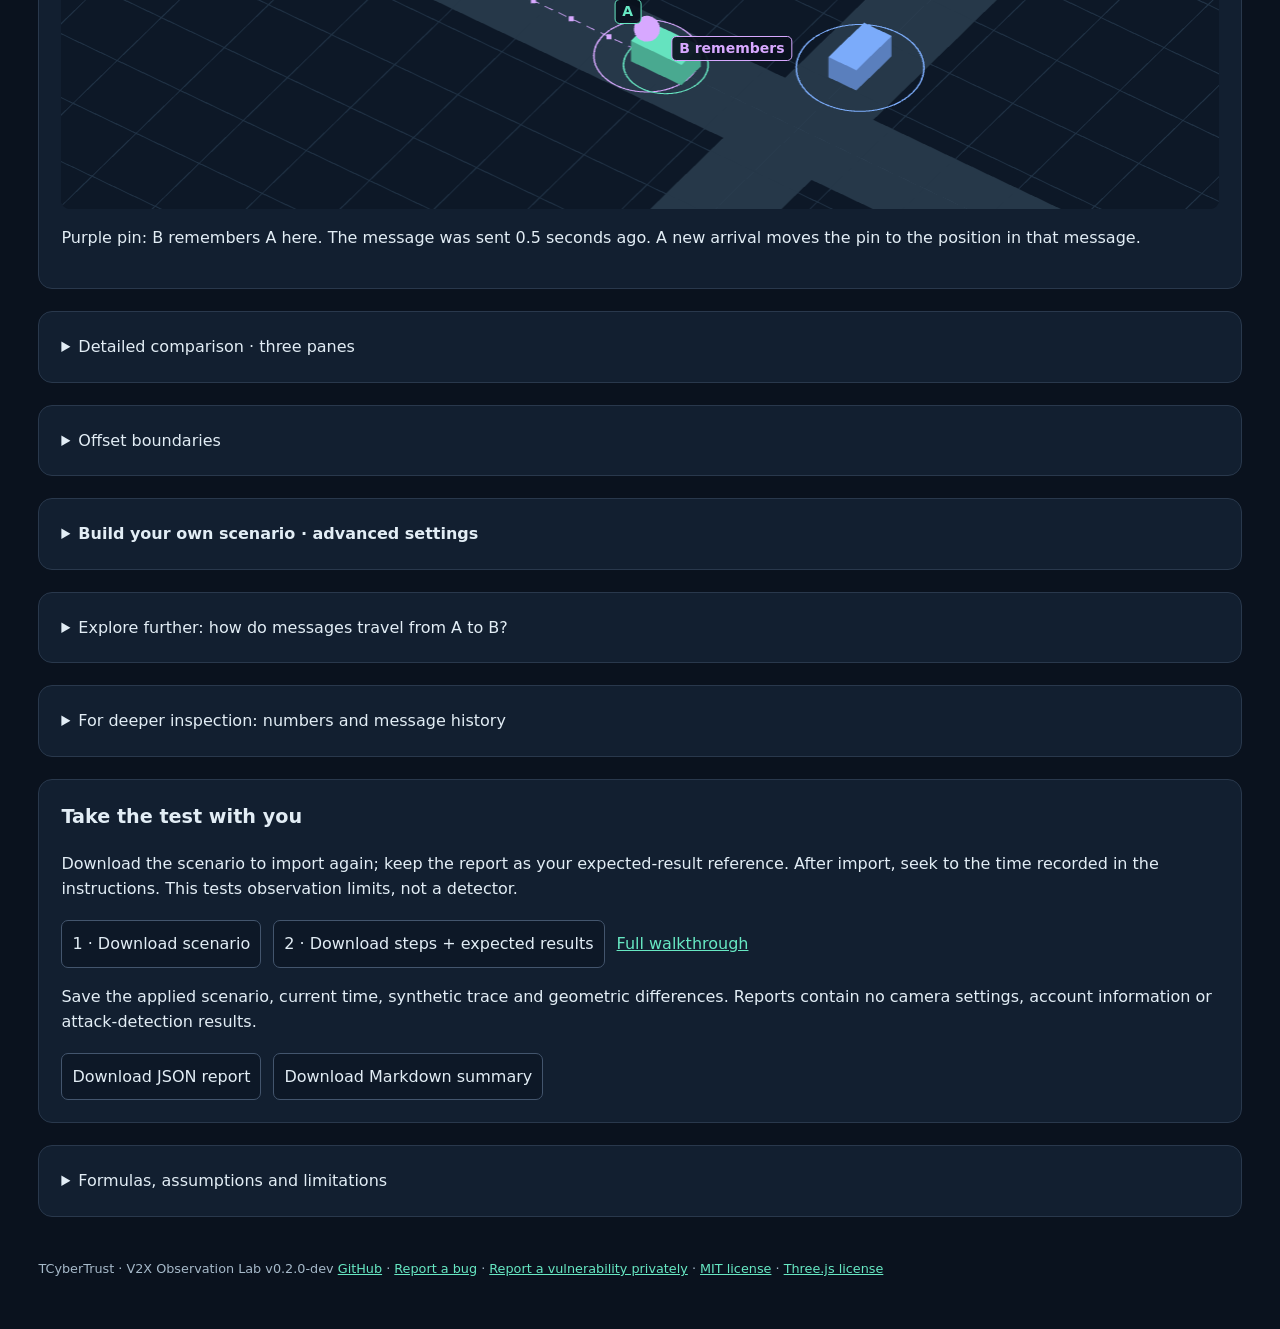
==== commit d8194c7e: "Add evidence inspector and standardize public interface in English" ====
--- a/web/index.html
+++ b/web/index.html
@@ -1,31 +1,32 @@
 <!doctype html>
-<html lang="vi"><head><meta charset="utf-8"><meta name="viewport" content="width=device-width,initial-scale=1"><meta name="description" content="Explore receiver observation limits in synthetic constant-position-offset V2X messages."><title>V2X Observation Lab · TCyberTrust</title><link rel="stylesheet" href="style.css"></head><body>
-<header><a href="./">TCyberTrust <span>/ V2X Observation Lab</span></a><label>Ngôn ngữ / Language <select id="language"><option value="vi">Tiếng Việt</option><option value="en">English</option></select></label></header>
-<main><section class="intro"><p class="eyebrow">V2X OBSERVATION LAB / PUBLIC PLAYGROUND</p><h1 data-vi="Vị trí sai. Chuyển động vẫn có vẻ đúng." data-en="Wrong position. Plausible movement."></h1><p data-vi="Xe A gửi tin nhắn cho xe B để nói mình đang ở đâu. Nếu tin nhắn nói sai chỗ hoặc đến muộn, B biết được gì? Hãy thử ba tình huống bên dưới. Đây là xe và dữ liệu do máy tính mô phỏng." data-en="Explore receiver observation limits under constant position offsets. Reproducible synthetic scenarios compare what happens with what is received."></p><div class="badge" data-vi="DỮ LIỆU TỔNG HỢP · TÁI HIỆN ĐƯỢC · KHÔNG CHẤM ĐIỂM MÔ HÌNH" data-en="SYNTHETIC DATA · REPRODUCIBLE · NO MODEL SCORING"></div><button id="start-story" class="primary" data-vi="Xem tình huống trong 30 giây →" data-en="Explore the 30-second walkthrough →"></button></section>
-<p class="panel"><a href="learn/" data-vi="Mới: soạn & học bài “Hai thế giới, cùng bản tin” →" data-en="New: create & explore a two-worlds lesson (Vietnamese demo) →"></a></p>
-<section id="story" aria-labelledby="story-title"><h2 id="story-title" data-vi="Xem → so sánh → tái hiện" data-en="Explore → compare → reproduce"></h2>
-<div class="toolbar story-steps"><button data-story="sampling" data-vi="1 · Chờ tin nhắn mới" data-en="1 · Observation gap"></button><button data-story="offset" data-vi="2 · Đi giống nhau, ở khác chỗ" data-en="2 · Offset, equal differences"></button><button data-story="delivery" data-vi="3 · Tin nhắn đến muộn" data-en="3 · Late information"></button></div>
-<section id="offset-animation" class="panel" hidden aria-label="Constant offset illustration"></section><p class="beginner-key" data-vi="Hai xe, ba dấu vị trí: A là xe gửi tin; B là xe đọc tin. A′ đánh dấu nơi A nói mình đang ở. Ghim tím “B đang nhớ” là nơi được ghi trong tin mới nhất B đã nhận. Dấu A′ và ghim tím không phải hai chiếc xe khác." data-en="Two cars, three position marks: A sends messages; B reads them. A′ marks where A says it is. The purple “B remembers” pin marks the position in B’s latest received message. A′ and the pin are not extra cars."></p><div class="insight" id="story-insight"></div><details class="reading"><summary data-vi="Xem con số và công thức (không cần để bắt đầu)" data-en="Numbers and formulas (optional)"></summary><p id="story-technical"></p><p data-vi="Δ đọc là delta, ở đây nghĩa là thay đổi giữa hai lần gửi tin. Δp là thay đổi vị trí thật; Δp′ là thay đổi vị trí được báo. (3, 0) m nghĩa là tăng 3 mét theo trục X và không đổi theo trục Y, không phải tọa độ hiện tại của xe. demo-21 chỉ là tên của một tin nhắn. R là ký hiệu kỹ thuật của ghim “B đang nhớ”." data-en="Delta means change between two transmissions here. Δp is the true position change; Δp′ is the reported change. (3, 0) m means +3 metres along X and no change along Y, not the car’s current coordinates. demo-21 is just a message ID. R is the technical name for the “B remembers” pin."></p></details><a class="take-link" href="#take-home" data-vi="Tái hiện mốc này trên máy của bạn ↓" data-en="Reproduce this moment on your machine ↓"></a><details class="camera-options"><summary data-vi="Đổi góc nhìn · zoom · lịch sử" data-en="Camera · zoom · history"></summary><div class="toolbar camera-controls"><label><span data-vi="Góc nhìn" data-en="Camera view"></span><select id="camera-mode"><option value="oblique" data-vi="Góc nghiêng" data-en="Oblique"></option><option value="top" data-vi="Từ trên xuống" data-en="Top-down"></option></select></label><label class="reference-toggle"><input type="checkbox" id="show-trails" checked><span data-vi="Hiện lịch sử vị trí" data-en="Show position history"></span></label><button id="zoom-in" data-vi="＋ Phóng to" data-en="＋ Zoom in"></button><button id="zoom-out" data-vi="− Thu nhỏ" data-en="− Zoom out"></button><button id="fit-view" data-vi="Vừa khung" data-en="Fit view"></button><output id="zoom-value">1.0×</output><span data-vi="Đồng bộ góc nhìn và zoom · căn khung theo dữ liệu từng góc" data-en="Shared orientation and zoom · framing uses each perspective’s data"></span></div></details><div class="history-legend"><span class="legend-truth" data-vi="A · vị trí thật tổng hợp" data-en="A · synthetic ground truth"></span><span class="legend-claim" data-vi="A′ · vị trí khai báo" data-en="A′ · reported position"></span><span class="legend-retained" data-vi="Ghim tím · B đang nhớ" data-en="Purple pin · B remembers"></span><span class="legend-receiver" data-vi="B · xe nhận" data-en="B · receiver"></span></div><details class="reading"><summary data-vi="Cách đọc hình và giới hạn" data-en="How to read the scene and its limits"></summary><p class="muted" data-vi="Xanh ngọc: vị trí thật A · Vàng: vị trí khai báo A′ · Xanh dương: xe nhận B. Vòng tròn và nhãn đánh dấu tọa độ, không phải vùng phủ sóng. Camera chuyển động mềm; vị trí nhận vẫn nhảy theo từng bản tin." data-en="Mint: true position A · Gold: reported position A′ · Blue: receiver B. Rings and labels mark coordinates, not radio range. Camera motion is smoothed; received positions still step with each message."></p><p class="muted" data-vi="Chấm là mẫu vị trí; nét đứt chỉ nối để đọc thứ tự, không xác nhận xe đi theo đoạn nối. Khung xe nhận chỉ vẽ bản tin đã tới, không nội suy qua khoảng thiếu. Vị trí thật chỉ hiện ở khung này khi bật đối chiếu." data-en="Dots mark position samples; dashed links show their order, not a verified route. The receiver pane draws only arrived claims, with no interpolation through missing observations. Ground truth appears there only when its teaching overlay is enabled."></p><p data-vi="Mỗi khung tự căn theo dữ liệu: tỷ lệ có thể khác nhau. So sánh bằng tọa độ, không bằng khoảng cách trên màn hình. Xe chồng nhau không phải kết quả mô phỏng va chạm." data-en="Each pane fits its own data: scales may differ. Compare coordinates, not screen distances. Overlapping vehicles are not a simulated collision."></p></details><div class="panel toolbar playback"><button id="play" data-vi="Phát" data-en="Play"></button><button id="reset" data-vi="Về đầu" data-en="Reset"></button><label for="time" data-vi="Thời gian" data-en="Time"></label><input id="time" type="range" min="0" max="20" step="0.05" value="0"><output id="time-value">0.00 s</output></div><article class="panel focused-view"><div class="toolbar"><label><span data-vi="Chế độ quan sát" data-en="Observation mode"></span><select id="focus-mode"><option value="compare" data-vi="Đối chiếu toàn bộ mô phỏng" data-en="Simulation-wide comparison"></option><option value="receiver" data-vi="Chỉ điều B biết" data-en="Receiver-only"></option></select></label></div><p id="focus-scope"></p><p class="focus-legend" data-vi="A: xe gửi tin · B: xe đọc tin · Ghim tím: nơi B đang nhớ. Tình huống 2 thêm dấu A′: nơi A đang báo." data-en="A: sender · B: reader · Purple pin: the position B remembers. Story 2 also shows A′: the current claim."></p><div class="viewport" id="focus"></div><p id="focus-readout"></p></article>
-<details id="detail-views" class="panel"><summary data-vi="So sánh chi tiết · ba khung" data-en="Detailed comparison · three panes"></summary><div class="views"><article class="panel"><h3 data-vi="Vị trí thật" data-en="True position"></h3><button class="expand-view" type="button" aria-expanded="false" data-view="truth" data-vi="Mở rộng khung" data-en="Expand view"></button><div class="viewport" id="truth"></div><p id="truth-value"></p><small data-vi="Xe A · đối chiếu tổng hợp" data-en="Vehicle A · synthetic reference"></small></article><article class="panel"><h3 data-vi="Vị trí khai báo" data-en="Reported position"></h3><button class="expand-view" type="button" aria-expanded="false" data-view="reported" data-vi="Mở rộng khung" data-en="Expand view"></button><div class="viewport" id="reported"></div><p id="reported-value"></p><small data-vi="A′ · dấu vị trí khai báo, không phải xe khác" data-en="A′ · position-claim marker, not another vehicle"></small></article><article class="panel"><h3 data-vi="Xe nhận quan sát" data-en="Receiver observation"></h3><button class="expand-view" type="button" aria-expanded="false" data-view="observed" data-vi="Mở rộng khung" data-en="Expand view"></button><label class="reference-toggle"><input id="show-reference" type="checkbox"><span data-vi="Hiện vị trí thật để đối chiếu (xe nhận không biết)" data-en="Show ground truth for comparison (unknown to receiver)"></span></label><div class="viewport" id="observed"></div><p id="observed-value"></p><small data-vi="Giữ vị trí từ bản tin nhận gần nhất" data-en="Holds the last received position"></small></article></div>
-</details><details class="panel"><summary data-vi="Mốc bật/tắt offset" data-en="Offset boundaries"></summary><div class="event-timeline" aria-hidden="true"><div id="offset-band"></div><i id="timeline-cursor"></i></div><div class="toolbar"><button id="jump-start"></button><button id="jump-middle" data-vi="Xem giữa đoạn" data-en="Inspect middle"></button><button id="jump-end"></button></div><p id="interval-state"></p><p class="muted" data-vi="Mốc trên thanh là thời điểm thay đổi phía phát; xe nhận chỉ biết nội dung khi bản tin tới. Thời điểm chưa có bản tin phát sẽ chưa xuất hiện trong sai phân." data-en="Markers show sender-side changes; the receiver sees contents only after arrival. A change between transmissions appears in differences only at a later sent message."></p></details><p id="render-status" role="status"></p></section>
-<details class="panel" id="advanced"><summary data-vi="Tự tạo tình huống · cấu hình nâng cao" data-en="Build your own scenario · advanced settings"></summary><h2 data-vi="01 / Tạo tình huống" data-en="01 / Configure a scenario"></h2><div class="toolbar presets" role="group" aria-label="Scenario presets"><button type="button" data-preset="baseline" data-vi="1. Không lệch" data-en="1. No offset"></button><button type="button" data-preset="offset" data-vi="2. Lệch cố định" data-en="2. Constant offset"></button><button type="button" data-preset="impaired" data-vi="3. Lệch + trễ + bỏ bản tin" data-en="3. Offset + delay + omissions"></button></div><aside class="guide"><h3 data-vi="Cần quan sát gì?" data-en="What to observe?"></h3><p id="preset-guide"></p><p class="muted" data-vi="Chọn mẫu sẽ áp dụng ngay và đưa thời gian về đầu. Chỉnh thông số để tạo tình huống riêng." data-en="Selecting a preset applies it and resets time. Edit parameters to create your own scenario."></p></aside><form id="config"><div class="controls">
+<html lang="en"><head><meta charset="utf-8"><meta name="viewport" content="width=device-width,initial-scale=1"><meta name="description" content="Explore receiver observation limits in synthetic constant-position-offset V2X messages."><title>V2X Observation Lab · TCyberTrust</title><link rel="stylesheet" href="style.css"></head><body>
+<header><a href="./">TCyberTrust <span>/ V2X Observation Lab</span></a></header>
+<main><section class="intro"><p class="eyebrow">V2X OBSERVATION LAB / PUBLIC PLAYGROUND</p><h1 data-en="Wrong position. Plausible movement.">Wrong position. Plausible movement.</h1><p data-en="Explore receiver observation limits under constant position offsets. Reproducible synthetic scenarios compare what happens with what is received.">Explore receiver observation limits under constant position offsets. Reproducible synthetic scenarios compare what happens with what is received.</p><div class="badge" data-en="SYNTHETIC DATA · REPRODUCIBLE · NO MODEL SCORING">SYNTHETIC DATA · REPRODUCIBLE · NO MODEL SCORING</div><button id="start-story" class="primary" data-en="Explore the 30-second walkthrough →">Explore the 30-second walkthrough →</button></section>
+<p class="panel"><a href="learn/" data-en="New: create &amp; explore a two-worlds lesson →">New: create &amp; explore a two-worlds lesson →</a></p>
+<p class="panel"><a href="evaluate/" data-en="Evaluation Inspector · inspect predictions and evidence →">Evaluation Inspector · inspect predictions and evidence →</a></p>
+<section id="story" aria-labelledby="story-title"><h2 id="story-title" data-en="Explore → compare → reproduce">Explore → compare → reproduce</h2>
+<div class="toolbar story-steps"><button data-story="sampling" data-en="1 · Observation gap">1 · Observation gap</button><button data-story="offset" data-en="2 · Offset, equal differences">2 · Offset, equal differences</button><button data-story="delivery" data-en="3 · Late information">3 · Late information</button></div>
+<section id="offset-animation" class="panel" hidden aria-label="Constant offset illustration"></section><p class="beginner-key" data-en="Two cars, three position marks: A sends messages; B reads them. A′ marks where A says it is. The purple “B remembers” pin marks the position in B’s latest received message. A′ and the pin are not extra cars.">Two cars, three position marks: A sends messages; B reads them. A′ marks where A says it is. The purple “B remembers” pin marks the position in B’s latest received message. A′ and the pin are not extra cars.</p><div class="insight" id="story-insight"></div><details class="reading"><summary data-en="Numbers and formulas (optional)">Numbers and formulas (optional)</summary><p id="story-technical"></p><p data-en="Delta means change between two transmissions here. Δp is the true position change; Δp′ is the reported change. (3, 0) m means +3 metres along X and no change along Y, not the car’s current coordinates. demo-21 is just a message ID. R is the technical name for the “B remembers” pin.">Delta means change between two transmissions here. Δp is the true position change; Δp′ is the reported change. (3, 0) m means +3 metres along X and no change along Y, not the car’s current coordinates. demo-21 is just a message ID. R is the technical name for the “B remembers” pin.</p></details><a class="take-link" href="#take-home" data-en="Reproduce this moment on your machine ↓">Reproduce this moment on your machine ↓</a><details class="camera-options"><summary data-en="Camera · zoom · history">Camera · zoom · history</summary><div class="toolbar camera-controls"><label><span data-en="Camera view">Camera view</span><select id="camera-mode"><option value="oblique" data-en="Oblique">Oblique</option><option value="top" data-en="Top-down">Top-down</option></select></label><label class="reference-toggle"><input type="checkbox" id="show-trails" checked><span data-en="Show position history">Show position history</span></label><button id="zoom-in" data-en="＋ Zoom in">＋ Zoom in</button><button id="zoom-out" data-en="− Zoom out">− Zoom out</button><button id="fit-view" data-en="Fit view">Fit view</button><output id="zoom-value">1.0×</output><span data-en="Shared orientation and zoom · framing uses each perspective’s data">Shared orientation and zoom · framing uses each perspective’s data</span></div></details><div class="history-legend"><span class="legend-truth" data-en="A · synthetic ground truth">A · synthetic ground truth</span><span class="legend-claim" data-en="A′ · reported position">A′ · reported position</span><span class="legend-retained" data-en="Purple pin · B remembers">Purple pin · B remembers</span><span class="legend-receiver" data-en="B · receiver">B · receiver</span></div><details class="reading"><summary data-en="How to read the scene and its limits">How to read the scene and its limits</summary><p class="muted" data-en="Mint: true position A · Gold: reported position A′ · Blue: receiver B. Rings and labels mark coordinates, not radio range. Camera motion is smoothed; received positions still step with each message.">Mint: true position A · Gold: reported position A′ · Blue: receiver B. Rings and labels mark coordinates, not radio range. Camera motion is smoothed; received positions still step with each message.</p><p class="muted" data-en="Dots mark position samples; dashed links show their order, not a verified route. The receiver pane draws only arrived claims, with no interpolation through missing observations. Ground truth appears there only when its teaching overlay is enabled.">Dots mark position samples; dashed links show their order, not a verified route. The receiver pane draws only arrived claims, with no interpolation through missing observations. Ground truth appears there only when its teaching overlay is enabled.</p><p data-en="Each pane fits its own data: scales may differ. Compare coordinates, not screen distances. Overlapping vehicles are not a simulated collision.">Each pane fits its own data: scales may differ. Compare coordinates, not screen distances. Overlapping vehicles are not a simulated collision.</p></details><div class="panel toolbar playback"><button id="play" data-en="Play">Play</button><button id="reset" data-en="Reset">Reset</button><label for="time" data-en="Time">Time</label><input id="time" type="range" min="0" max="20" step="0.05" value="0"><output id="time-value">0.00 s</output></div><article class="panel focused-view"><div class="toolbar"><label><span data-en="Observation mode">Observation mode</span><select id="focus-mode"><option value="compare" data-en="Simulation-wide comparison">Simulation-wide comparison</option><option value="receiver" data-en="Receiver-only">Receiver-only</option></select></label></div><p id="focus-scope"></p><p class="focus-legend" data-en="A: sender · B: reader · Purple pin: the position B remembers. Story 2 also shows A′: the current claim.">A: sender · B: reader · Purple pin: the position B remembers. Story 2 also shows A′: the current claim.</p><div class="viewport" id="focus"></div><p id="focus-readout"></p></article>
+<details id="detail-views" class="panel"><summary data-en="Detailed comparison · three panes">Detailed comparison · three panes</summary><div class="views"><article class="panel"><h3 data-en="True position">True position</h3><button class="expand-view" type="button" aria-expanded="false" data-view="truth" data-en="Expand view">Expand view</button><div class="viewport" id="truth"></div><p id="truth-value"></p><small data-en="Vehicle A · synthetic reference">Vehicle A · synthetic reference</small></article><article class="panel"><h3 data-en="Reported position">Reported position</h3><button class="expand-view" type="button" aria-expanded="false" data-view="reported" data-en="Expand view">Expand view</button><div class="viewport" id="reported"></div><p id="reported-value"></p><small data-en="A′ · position-claim marker, not another vehicle">A′ · position-claim marker, not another vehicle</small></article><article class="panel"><h3 data-en="Receiver observation">Receiver observation</h3><button class="expand-view" type="button" aria-expanded="false" data-view="observed" data-en="Expand view">Expand view</button><label class="reference-toggle"><input id="show-reference" type="checkbox"><span data-en="Show ground truth for comparison (unknown to receiver)">Show ground truth for comparison (unknown to receiver)</span></label><div class="viewport" id="observed"></div><p id="observed-value"></p><small data-en="Holds the last received position">Holds the last received position</small></article></div>
+</details><details class="panel"><summary data-en="Offset boundaries">Offset boundaries</summary><div class="event-timeline" aria-hidden="true"><div id="offset-band"></div><i id="timeline-cursor"></i></div><div class="toolbar"><button id="jump-start"></button><button id="jump-middle" data-en="Inspect middle">Inspect middle</button><button id="jump-end"></button></div><p id="interval-state"></p><p class="muted" data-en="Markers show sender-side changes; the receiver sees contents only after arrival. A change between transmissions appears in differences only at a later sent message.">Markers show sender-side changes; the receiver sees contents only after arrival. A change between transmissions appears in differences only at a later sent message.</p></details><p id="render-status" role="status"></p></section>
+<details class="panel" id="advanced"><summary data-en="Build your own scenario · advanced settings">Build your own scenario · advanced settings</summary><h2 data-en="01 / Configure a scenario">01 / Configure a scenario</h2><div class="toolbar presets" role="group" aria-label="Scenario presets"><button type="button" data-preset="baseline" data-en="1. No offset">1. No offset</button><button type="button" data-preset="offset" data-en="2. Constant offset">2. Constant offset</button><button type="button" data-preset="impaired" data-en="3. Offset + delay + omissions">3. Offset + delay + omissions</button></div><aside class="guide"><h3 data-en="What to observe?">What to observe?</h3><p id="preset-guide"></p><p class="muted" data-en="Selecting a preset applies it and resets time. Edit parameters to create your own scenario.">Selecting a preset applies it and resets time. Edit parameters to create your own scenario.</p></aside><form id="config"><div class="controls">
 <label>Offset X (m)<input id="dx" type="number" min="-20" max="20" step="0.5" value="8" required></label><label>Offset Y (m)<input id="dy" type="number" min="-20" max="20" step="0.5" value="0" required></label>
-<label><span data-vi="Bắt đầu (s)" data-en="Start (s)"></span><input id="start" type="number" min="0" max="19.5" step="0.5" value="5" required></label><label><span data-vi="Kết thúc (s)" data-en="End (s)"></span><input id="end" type="number" min="0.5" max="20" step="0.5" value="15" required></label>
-<label><span data-vi="Trễ nhận (s)" data-en="Reception delay (s)"></span><input id="delay" type="number" min="0" max="2" step="0.25" value="0.25" required></label><label><span data-vi="Bỏ mỗi N bản tin (0 = không bỏ)" data-en="Omit every Nth message (0 = none)"></span><input id="dropEvery" type="number" min="0" max="10" step="1" value="4" required></label></div>
-<div class="toolbar"><button type="submit" data-vi="Áp dụng & về đầu" data-en="Apply & reset"></button><button type="button" id="defaults" data-vi="Mặc định" data-en="Defaults"></button><button type="button" id="export" data-vi="Xuất kịch bản JSON" data-en="Export scenario JSON"></button><label class="file"><span data-vi="Nhập kịch bản" data-en="Import scenario"></span><input id="import" type="file" accept=".json,application/json"></label></div></form><p id="notice" role="status"></p><p id="error" role="alert"></p></details>
-<details class="panel"><summary data-vi="Tìm hiểu thêm: tin nhắn đi từ A đến B thế nào?" data-en="Explore further: how do messages travel from A to B?"></summary>
-<h2 id="communication-title" data-vi="Luồng V2V trong V2X · A phát → B nhận" data-en="V2V within V2X · A sends → B receives"></h2>
-<p class="muted" data-vi="Hai xe, một chiều: A phát vị trí khai báo A′; B giữ bản tin đến gần nhất. A′ là nội dung vị trí, không phải xe thứ ba. Minh họa tầng ứng dụng, không mô phỏng sóng, ACK hay mã hóa CAM/BSM." data-en="Two vehicles, one direction: A sends position claim A′; B holds the latest arrival. A′ is position content, not a third vehicle. Application-level illustration, without radio, ACKs or CAM/BSM encoding."></p>
+<label><span data-en="Start (s)">Start (s)</span><input id="start" type="number" min="0" max="19.5" step="0.5" value="5" required></label><label><span data-en="End (s)">End (s)</span><input id="end" type="number" min="0.5" max="20" step="0.5" value="15" required></label>
+<label><span data-en="Reception delay (s)">Reception delay (s)</span><input id="delay" type="number" min="0" max="2" step="0.25" value="0.25" required></label><label><span data-en="Omit every Nth message (0 = none)">Omit every Nth message (0 = none)</span><input id="dropEvery" type="number" min="0" max="10" step="1" value="4" required></label></div>
+<div class="toolbar"><button type="submit" data-en="Apply &amp; reset">Apply &amp; reset</button><button type="button" id="defaults" data-en="Defaults">Defaults</button><button type="button" id="export" data-en="Export scenario JSON">Export scenario JSON</button><label class="file"><span data-en="Import scenario">Import scenario</span><input id="import" type="file" accept=".json,application/json"></label></div></form><p id="notice" role="status"></p><p id="error" role="alert"></p></details>
+<details class="panel"><summary data-en="Explore further: how do messages travel from A to B?">Explore further: how do messages travel from A to B?</summary>
+<h2 id="communication-title" data-en="V2V within V2X · A sends → B receives">V2V within V2X · A sends → B receives</h2>
+<p class="muted" data-en="Two vehicles, one direction: A sends position claim A′; B holds the latest arrival. A′ is position content, not a third vehicle. Application-level illustration, without radio, ACKs or CAM/BSM encoding.">Two vehicles, one direction: A sends position claim A′; B holds the latest arrival. A′ is position content, not a third vehicle. Application-level illustration, without radio, ACKs or CAM/BSM encoding.</p>
 <div class="communication-flow">
-<div class="flow-node"><h3 data-vi="A · Xe phát" data-en="A · Sender vehicle"></h3><p id="flow-sent"></p></div>
+<div class="flow-node"><h3 data-en="A · Sender vehicle">A · Sender vehicle</h3><p id="flow-sent"></p></div>
 <span class="flow-arrow" aria-hidden="true">→</span>
-<div class="flow-node"><h3 data-vi="Lịch chuyển bản tin" data-en="Message schedule"></h3><p id="flow-channel"></p></div>
+<div class="flow-node"><h3 data-en="Message schedule">Message schedule</h3><p id="flow-channel"></p></div>
 <span class="flow-arrow" aria-hidden="true">→</span>
-<div class="flow-node"><h3 data-vi="B · Xe nhận" data-en="B · Receiver vehicle"></h3><p id="flow-received"></p></div>
+<div class="flow-node"><h3 data-en="B · Receiver vehicle">B · Receiver vehicle</h3><p id="flow-received"></p></div>
 </div>
-<p class="muted" data-vi="Góc nhìn toàn bộ mô phỏng: số bản tin bị bỏ do cấu hình không phải điều B tự biết. Mũi tên biểu diễn hướng dữ liệu, không phải đường truyền vô tuyến hay phạm vi phủ sóng." data-en="Simulation-wide teaching view: configured omissions are not knowledge available to B. Arrows show data direction, not a radio path or coverage range."></p>
-<details><summary data-vi="Nhật ký phát / bỏ / nhận (đến thời điểm đang xem)" data-en="Send / omit / receive log (up to current time)"></summary><p id="event-count"></p><div class="table-wrap"><table><thead><tr><th data-vi="Lúc (s)" data-en="At (s)"></th><th>ID</th><th data-vi="Sự kiện" data-en="Event"></th></tr></thead><tbody id="communication-events"></tbody></table></div></details>
+<p class="muted" data-en="Simulation-wide teaching view: configured omissions are not knowledge available to B. Arrows show data direction, not a radio path or coverage range.">Simulation-wide teaching view: configured omissions are not knowledge available to B. Arrows show data direction, not a radio path or coverage range.</p>
+<details><summary data-en="Send / omit / receive log (up to current time)">Send / omit / receive log (up to current time)</summary><p id="event-count"></p><div class="table-wrap"><table><thead><tr><th data-en="At (s)">At (s)</th><th>ID</th><th data-en="Event">Event</th></tr></thead><tbody id="communication-events"></tbody></table></div></details>
 </details>
-<details class="panel"><summary data-vi="Dành cho người muốn kiểm tra: bảng số và lịch sử tin nhắn" data-en="For deeper inspection: numbers and message history"></summary><section class="lower"><article class="panel"><h2 data-vi="03 / Giải thích bằng số · dành cho người muốn tìm hiểu thêm" data-en="03 / Geometry checks"></h2><h3 data-vi="Đối chiếu phía phát — có vị trí thật" data-en="Sender comparison — ground truth available"></h3><div id="checks"></div><h3 data-vi="Phía nhận — chỉ hai bản tin đã tới" data-en="Receiver — only two arrived messages"></h3><div id="receiver-checks"></div><details class="reading"><summary data-vi="Giới hạn diễn giải" data-en="Interpretation limits"></summary><p class="muted" data-vi="Sai phân bằng nhau không chứng minh vị trí đúng. Xe nhận không có vị trí thật để tính Δp; cần nguồn đối chiếu độc lập nếu muốn kiểm tra độ đúng của vị trí." data-en="Equal differences do not prove position correctness. The receiver lacks ground truth to compute Δp; checking position correctness requires an independent reference."></p><p class="muted" data-vi="Đây là kiểm tra công thức trên dữ liệu biết trước. Không phải detector, đánh giá an toàn hay kết quả benchmark." data-en="These are formula checks on known synthetic data. They are not a detector, safety assessment, or benchmark result."></p></details></article><article class="panel"><h2 data-vi="Bản tin gần nhất" data-en="Recent messages"></h2><p id="counts"></p><div class="table-wrap"><table><thead><tr><th>ID</th><th data-vi="Phát (s)" data-en="Sent (s)"></th><th data-vi="Nhận (s)" data-en="Received (s)"></th><th data-vi="Trạng thái" data-en="State"></th></tr></thead><tbody id="messages"></tbody></table></div><button id="trace" data-vi="Xuất trace tổng hợp" data-en="Export synthetic trace"></button></article></section></details>
-<section class="panel" id="take-home"><h2 data-vi="Mang bài kiểm tra về" data-en="Take the test with you"></h2><p data-vi="Tải kịch bản để nhập lại; giữ báo cáo làm kết quả đối chiếu. Sau khi nhập, tua tới thời điểm ghi trong hướng dẫn. Đây là kiểm tra giới hạn quan sát, không phải kiểm thử detector." data-en="Download the scenario to import again; keep the report as your expected-result reference. After import, seek to the time recorded in the instructions. This tests observation limits, not a detector."></p><div class="toolbar"><button id="take-scenario" data-vi="1 · Tải kịch bản" data-en="1 · Download scenario"></button><button id="take-guide" data-vi="2 · Tải hướng dẫn + kết quả mong đợi" data-en="2 · Download steps + expected results"></button><a href="https://github.com/thaocyber/V2X-Observation-Lab/blob/main/docs/DEMO.md" data-vi="Hướng dẫn đầy đủ" data-en="Full walkthrough"></a></div><p data-vi="Lưu cấu hình đã áp dụng, thời điểm đang xem, trace tổng hợp và sai phân hình học. Báo cáo không chứa thông số camera, thông tin tài khoản hay kết quả phát hiện tấn công." data-en="Save the applied scenario, current time, synthetic trace and geometric differences. Reports contain no camera settings, account information or attack-detection results."></p><div class="toolbar"><button id="report-json" data-vi="Tải báo cáo JSON" data-en="Download JSON report"></button><button id="report-md" data-vi="Tải bản đọc Markdown" data-en="Download Markdown summary"></button></div></section><details class="panel"><summary data-vi="Công thức, giả định và giới hạn" data-en="Formulas, assumptions and limitations"></summary><p>A(t) = (−30 + 3t, 0) m; B(t) = (0, −20 + 2t) m. p′(t) = p(t) + c khi start ≤ t &lt; end; c = (dx, dy).</p><p data-vi="Một bản tin mỗi giây; trễ cố định, bỏ bản tin theo chu kỳ do người dùng chọn. Không mô phỏng RF, GNSS, chứng chỉ, kích thước xe, va chạm hay phản ứng người lái. Giao cắt của hai điểm không phải bằng chứng tai nạn. Độ lệch triệt tiêu trong sai phân chỉ khi cùng một đoạn có độ lệch cố định. Số liệu và nhãn xe đều được tạo từ công thức; không lấy từ trace thực tế." data-en="One message per second; fixed delay and user-selected periodic omissions. No RF, GNSS, certificates, vehicle dimensions, collisions or driver response are simulated. Crossing point trajectories do not establish a crash. A constant offset cancels in differences only within a segment with that same offset. Values and vehicle labels are authored from formulas, not measured traces."></p><p data-vi="Đổi cấu hình sẽ đưa thời gian về đầu. Xuất kịch bản dùng cấu hình đã áp dụng, không dùng giá trị đang sửa. Tệp nhập được đọc trong trình duyệt; không gửi lên máy chủ." data-en="Applying a configuration resets time. Exports use the applied configuration, not pending edits. Imported files are read in your browser and are not uploaded."></p></details>
-<footer>TCyberTrust · V2X Observation Lab <span id="tool-version"></span> <a href="https://github.com/thaocyber/V2X-Observation-Lab">GitHub</a> · <a href="https://github.com/thaocyber/V2X-Observation-Lab/issues/new/choose">Report a bug</a> · <a href="https://github.com/thaocyber/V2X-Observation-Lab/security/advisories/new">Report a vulnerability privately</a> · <a href="LICENSE">MIT license</a> · <a href="vendor/three/LICENSE">Three.js license</a></footer></main><script type="module" src="js/app.mjs"></script><script type="module" src="js/offset-animation.mjs"></script></body></html>
+<details class="panel"><summary data-en="For deeper inspection: numbers and message history">For deeper inspection: numbers and message history</summary><section class="lower"><article class="panel"><h2 data-en="03 / Geometry checks">03 / Geometry checks</h2><h3 data-en="Sender comparison — ground truth available">Sender comparison — ground truth available</h3><div id="checks"></div><h3 data-en="Receiver — only two arrived messages">Receiver — only two arrived messages</h3><div id="receiver-checks"></div><details class="reading"><summary data-en="Interpretation limits">Interpretation limits</summary><p class="muted" data-en="Equal differences do not prove position correctness. The receiver lacks ground truth to compute Δp; checking position correctness requires an independent reference.">Equal differences do not prove position correctness. The receiver lacks ground truth to compute Δp; checking position correctness requires an independent reference.</p><p class="muted" data-en="These are formula checks on known synthetic data. They are not a detector, safety assessment, or benchmark result.">These are formula checks on known synthetic data. They are not a detector, safety assessment, or benchmark result.</p></details></article><article class="panel"><h2 data-en="Recent messages">Recent messages</h2><p id="counts"></p><div class="table-wrap"><table><thead><tr><th>ID</th><th data-en="Sent (s)">Sent (s)</th><th data-en="Received (s)">Received (s)</th><th data-en="State">State</th></tr></thead><tbody id="messages"></tbody></table></div><button id="trace" data-en="Export synthetic trace">Export synthetic trace</button></article></section></details>
+<section class="panel" id="take-home"><h2 data-en="Take the test with you">Take the test with you</h2><p data-en="Download the scenario to import again; keep the report as your expected-result reference. After import, seek to the time recorded in the instructions. This tests observation limits, not a detector.">Download the scenario to import again; keep the report as your expected-result reference. After import, seek to the time recorded in the instructions. This tests observation limits, not a detector.</p><div class="toolbar"><button id="take-scenario" data-en="1 · Download scenario">1 · Download scenario</button><button id="take-guide" data-en="2 · Download steps + expected results">2 · Download steps + expected results</button><a href="https://github.com/thaocyber/V2X-Observation-Lab/blob/main/docs/DEMO.md" data-en="Full walkthrough">Full walkthrough</a></div><p data-en="Save the applied scenario, current time, synthetic trace and geometric differences. Reports contain no camera settings, account information or attack-detection results.">Save the applied scenario, current time, synthetic trace and geometric differences. Reports contain no camera settings, account information or attack-detection results.</p><div class="toolbar"><button id="report-json" data-en="Download JSON report">Download JSON report</button><button id="report-md" data-en="Download Markdown summary">Download Markdown summary</button></div></section><details class="panel"><summary data-en="Formulas, assumptions and limitations">Formulas, assumptions and limitations</summary><p>A(t) = (−30 + 3t, 0) m; B(t) = (0, −20 + 2t) m. p′(t) = p(t) + c when start ≤ t &lt; end; c = (dx, dy).</p><p data-en="One message per second; fixed delay and user-selected periodic omissions. No RF, GNSS, certificates, vehicle dimensions, collisions or driver response are simulated. Crossing point trajectories do not establish a crash. A constant offset cancels in differences only within a segment with that same offset. Values and vehicle labels are authored from formulas, not measured traces.">One message per second; fixed delay and user-selected periodic omissions. No RF, GNSS, certificates, vehicle dimensions, collisions or driver response are simulated. Crossing point trajectories do not establish a crash. A constant offset cancels in differences only within a segment with that same offset. Values and vehicle labels are authored from formulas, not measured traces.</p><p data-en="Applying a configuration resets time. Exports use the applied configuration, not pending edits. Imported files are read in your browser and are not uploaded.">Applying a configuration resets time. Exports use the applied configuration, not pending edits. Imported files are read in your browser and are not uploaded.</p></details>
+<footer>TCyberTrust · V2X Observation Lab <span id="tool-version"></span> <a href="https://github.com/thaocyber/V2X-Observation-Lab">GitHub</a> · <a href="https://github.com/thaocyber/V2X-Observation-Lab/issues/new/choose">Report a bug</a> · <a href="https://github.com/thaocyber/V2X-Observation-Lab/security/advisories/new">Report a vulnerability privately</a> · <a href="LICENSE">MIT license</a> · <a href="vendor/three/LICENSE">Three.js license</a></footer></main><script type="module" src="js/app.mjs"></script><script type="module" src="js/offset-animation.mjs"></script></body></html>
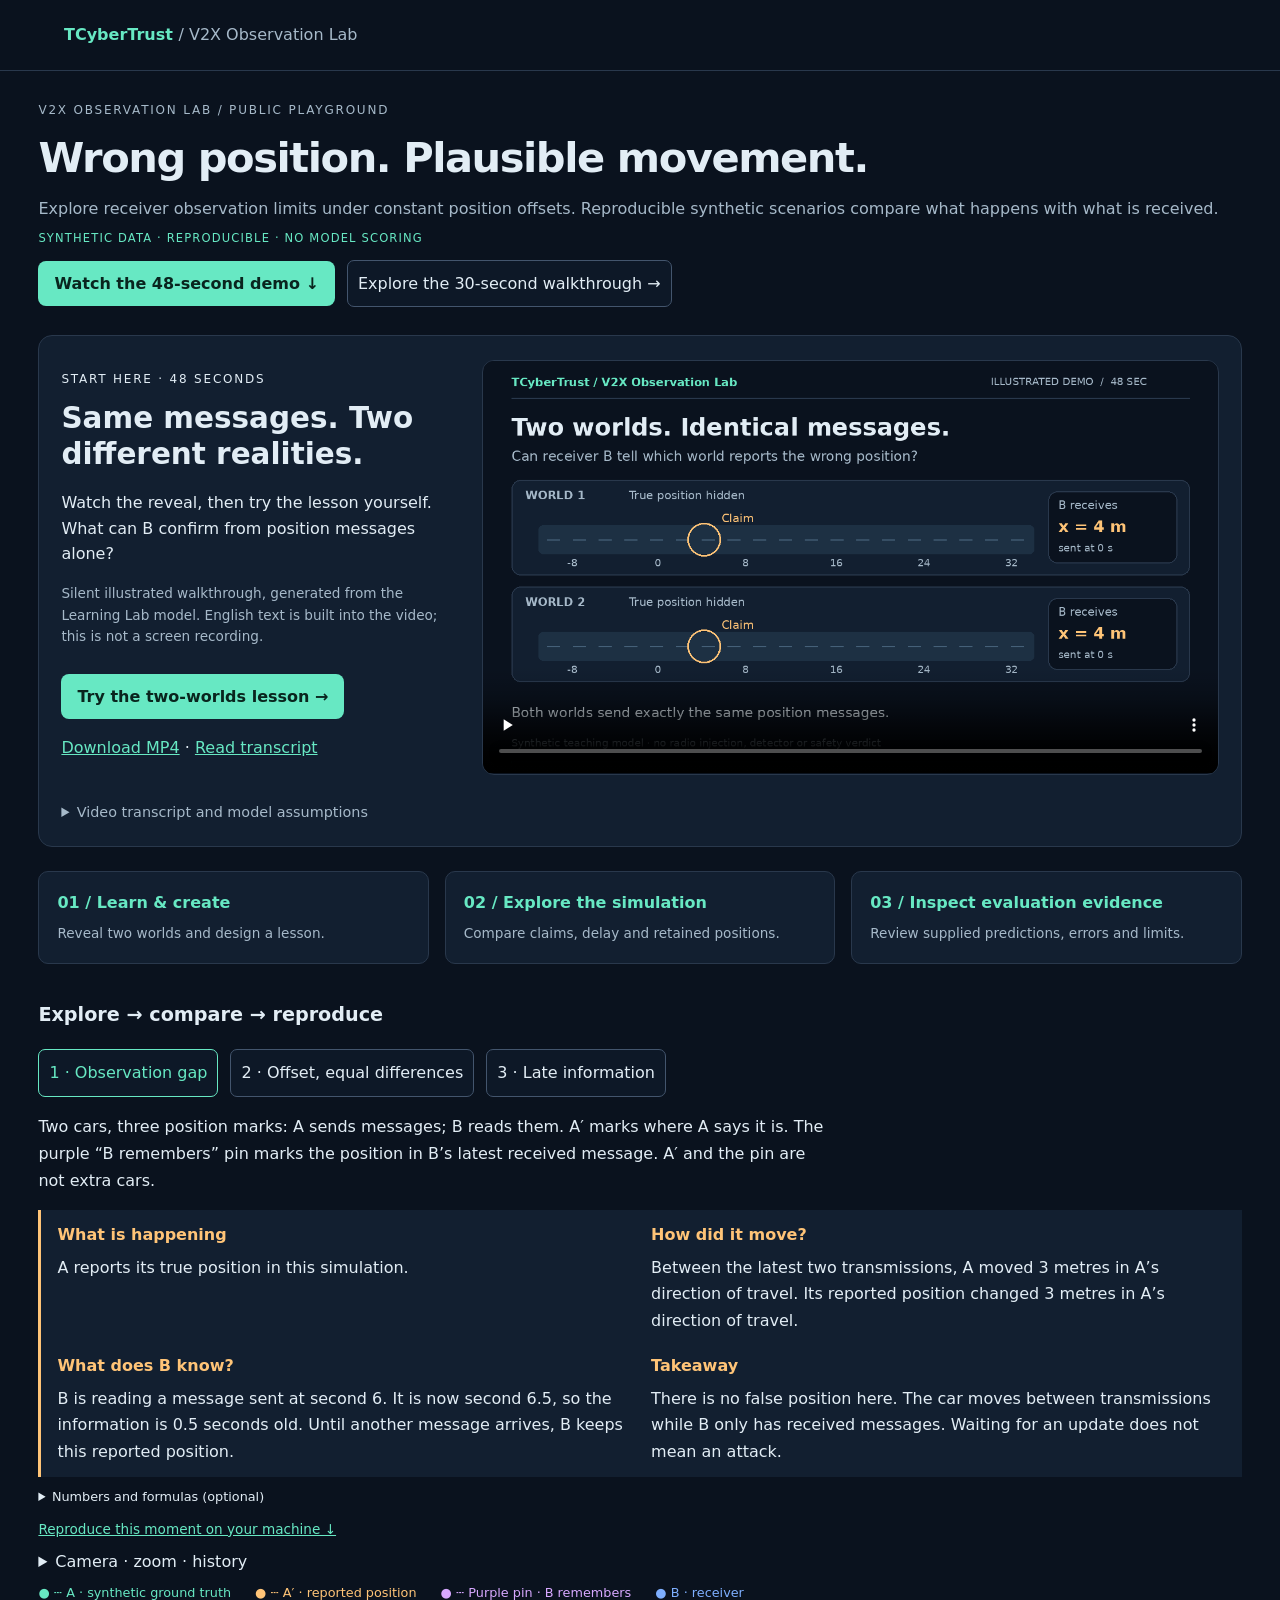
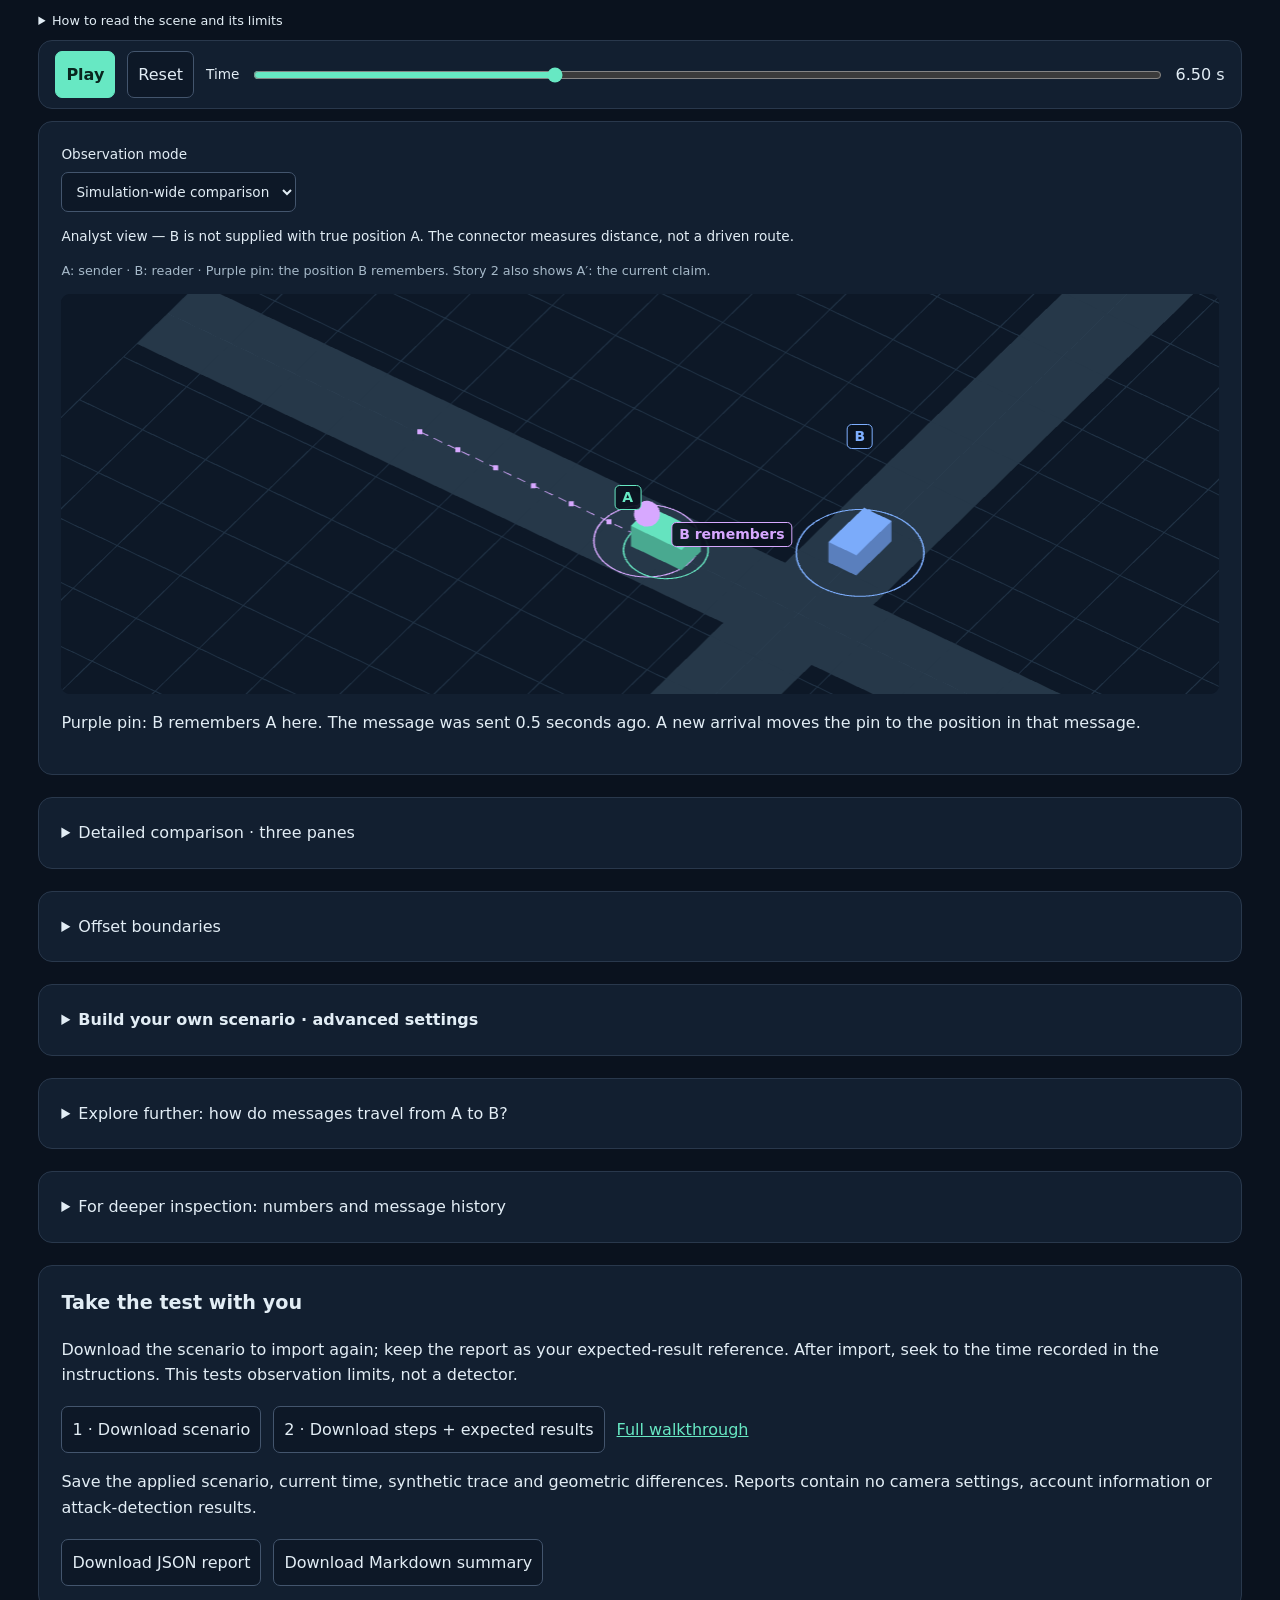
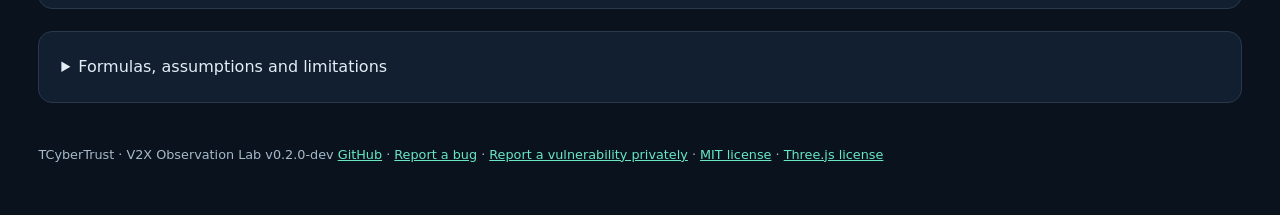
==== commit d9fdaf19: "Add illustrated overview video and guided homepage navigation" ====
--- a/web/index.html
+++ b/web/index.html
@@ -1,9 +1,13 @@
 <!doctype html>
-<html lang="en"><head><meta charset="utf-8"><meta name="viewport" content="width=device-width,initial-scale=1"><meta name="description" content="Explore receiver observation limits in synthetic constant-position-offset V2X messages."><title>V2X Observation Lab · TCyberTrust</title><link rel="stylesheet" href="style.css"></head><body>
+<html lang="en"><head><meta charset="utf-8"><meta name="viewport" content="width=device-width,initial-scale=1"><meta name="description" content="Explore receiver observation limits in synthetic constant-position-offset V2X messages."><title>V2X Observation Lab · TCyberTrust</title><link rel="stylesheet" href="style.css?v=demo-1"></head><body>
 <header><a href="./">TCyberTrust <span>/ V2X Observation Lab</span></a></header>
-<main><section class="intro"><p class="eyebrow">V2X OBSERVATION LAB / PUBLIC PLAYGROUND</p><h1 data-en="Wrong position. Plausible movement.">Wrong position. Plausible movement.</h1><p data-en="Explore receiver observation limits under constant position offsets. Reproducible synthetic scenarios compare what happens with what is received.">Explore receiver observation limits under constant position offsets. Reproducible synthetic scenarios compare what happens with what is received.</p><div class="badge" data-en="SYNTHETIC DATA · REPRODUCIBLE · NO MODEL SCORING">SYNTHETIC DATA · REPRODUCIBLE · NO MODEL SCORING</div><button id="start-story" class="primary" data-en="Explore the 30-second walkthrough →">Explore the 30-second walkthrough →</button></section>
-<p class="panel"><a href="learn/" data-en="New: create &amp; explore a two-worlds lesson →">New: create &amp; explore a two-worlds lesson →</a></p>
-<p class="panel"><a href="evaluate/" data-en="Evaluation Inspector · inspect predictions and evidence →">Evaluation Inspector · inspect predictions and evidence →</a></p>
+<main><section class="intro"><p class="eyebrow">V2X OBSERVATION LAB / PUBLIC PLAYGROUND</p><h1 data-en="Wrong position. Plausible movement.">Wrong position. Plausible movement.</h1><p data-en="Explore receiver observation limits under constant position offsets. Reproducible synthetic scenarios compare what happens with what is received.">Explore receiver observation limits under constant position offsets. Reproducible synthetic scenarios compare what happens with what is received.</p><div class="badge" data-en="SYNTHETIC DATA · REPRODUCIBLE · NO MODEL SCORING">SYNTHETIC DATA · REPRODUCIBLE · NO MODEL SCORING</div><a class="demo-cta" href="#watch-demo">Watch the 48-second demo ↓</a><button id="start-story" class="secondary-story" data-en="Explore the 30-second walkthrough →">Explore the 30-second walkthrough →</button></section>
+<section class="demo-intro panel" id="watch-demo" aria-labelledby="demo-heading">
+<div class="demo-copy"><p class="eyebrow">START HERE · 48 SECONDS</p><h2 id="demo-heading">Same messages. Two different realities.</h2><p>Watch the reveal, then try the lesson yourself. What can B confirm from position messages alone?</p><p class="muted">Silent illustrated walkthrough, generated from the Learning Lab model. English text is built into the video; this is not a screen recording.</p><a class="demo-cta" href="learn/">Try the two-worlds lesson →</a><p><a href="media/observation-demo.mp4" download>Download MP4</a> · <a id="read-transcript" href="#demo-transcript">Read transcript</a></p></div>
+<div><video controls playsinline preload="none" poster="media/observation-demo-poster.png" aria-label="48-second illustrated demo: two worlds with identical position messages" aria-describedby="demo-transcript"><source src="media/observation-demo.mp4" type="video/mp4">Your browser cannot play this video. <a href="media/observation-demo.mp4">Download the MP4</a> or read the transcript below.</video></div>
+<details id="demo-transcript" class="demo-transcript"><summary>Video transcript and model assumptions</summary><ol><li><strong>00:00–00:12 · Observe.</strong> Both worlds send identical position messages. Can B tell which world reports an incorrect position?</li><li><strong>00:12–00:24 · Reveal.</strong> World 1 reports its true position. World 2 reports a position 8 metres ahead of its truth. The gold ring is a claim, not another vehicle.</li><li><strong>00:24–00:36 · Compare.</strong> Both move 3 metres each second; a constant translation cancels in position differences. Equal movement does not establish correct absolute position.</li><li><strong>00:36–00:48 · Create.</strong> Open Learning Lab, change offset and speed, write a question, export lesson JSON and reopen it to share the exercise.</li></ol><p>One message per simulated second, immediate delivery, fixed +8 m offset in world 2. Animation time is slowed for explanation; the movement is interpolated between model samples. Receiver readouts update only at those samples. The final five-second model state is held. No real radio traffic, detector bypass or safety outcome is demonstrated.</p></details>
+</section>
+<nav class="workspace-path" aria-label="Choose your next step"><a href="learn/"><strong>01 / Learn &amp; create</strong><span>Reveal two worlds and design a lesson.</span></a><a href="#story"><strong>02 / Explore the simulation</strong><span>Compare claims, delay and retained positions.</span></a><a href="evaluate/"><strong>03 / Inspect evaluation evidence</strong><span>Review supplied predictions, errors and limits.</span></a></nav>
 <section id="story" aria-labelledby="story-title"><h2 id="story-title" data-en="Explore → compare → reproduce">Explore → compare → reproduce</h2>
 <div class="toolbar story-steps"><button data-story="sampling" data-en="1 · Observation gap">1 · Observation gap</button><button data-story="offset" data-en="2 · Offset, equal differences">2 · Offset, equal differences</button><button data-story="delivery" data-en="3 · Late information">3 · Late information</button></div>
 <section id="offset-animation" class="panel" hidden aria-label="Constant offset illustration"></section><p class="beginner-key" data-en="Two cars, three position marks: A sends messages; B reads them. A′ marks where A says it is. The purple “B remembers” pin marks the position in B’s latest received message. A′ and the pin are not extra cars.">Two cars, three position marks: A sends messages; B reads them. A′ marks where A says it is. The purple “B remembers” pin marks the position in B’s latest received message. A′ and the pin are not extra cars.</p><div class="insight" id="story-insight"></div><details class="reading"><summary data-en="Numbers and formulas (optional)">Numbers and formulas (optional)</summary><p id="story-technical"></p><p data-en="Delta means change between two transmissions here. Δp is the true position change; Δp′ is the reported change. (3, 0) m means +3 metres along X and no change along Y, not the car’s current coordinates. demo-21 is just a message ID. R is the technical name for the “B remembers” pin.">Delta means change between two transmissions here. Δp is the true position change; Δp′ is the reported change. (3, 0) m means +3 metres along X and no change along Y, not the car’s current coordinates. demo-21 is just a message ID. R is the technical name for the “B remembers” pin.</p></details><a class="take-link" href="#take-home" data-en="Reproduce this moment on your machine ↓">Reproduce this moment on your machine ↓</a><details class="camera-options"><summary data-en="Camera · zoom · history">Camera · zoom · history</summary><div class="toolbar camera-controls"><label><span data-en="Camera view">Camera view</span><select id="camera-mode"><option value="oblique" data-en="Oblique">Oblique</option><option value="top" data-en="Top-down">Top-down</option></select></label><label class="reference-toggle"><input type="checkbox" id="show-trails" checked><span data-en="Show position history">Show position history</span></label><button id="zoom-in" data-en="＋ Zoom in">＋ Zoom in</button><button id="zoom-out" data-en="− Zoom out">− Zoom out</button><button id="fit-view" data-en="Fit view">Fit view</button><output id="zoom-value">1.0×</output><span data-en="Shared orientation and zoom · framing uses each perspective’s data">Shared orientation and zoom · framing uses each perspective’s data</span></div></details><div class="history-legend"><span class="legend-truth" data-en="A · synthetic ground truth">A · synthetic ground truth</span><span class="legend-claim" data-en="A′ · reported position">A′ · reported position</span><span class="legend-retained" data-en="Purple pin · B remembers">Purple pin · B remembers</span><span class="legend-receiver" data-en="B · receiver">B · receiver</span></div><details class="reading"><summary data-en="How to read the scene and its limits">How to read the scene and its limits</summary><p class="muted" data-en="Mint: true position A · Gold: reported position A′ · Blue: receiver B. Rings and labels mark coordinates, not radio range. Camera motion is smoothed; received positions still step with each message.">Mint: true position A · Gold: reported position A′ · Blue: receiver B. Rings and labels mark coordinates, not radio range. Camera motion is smoothed; received positions still step with each message.</p><p class="muted" data-en="Dots mark position samples; dashed links show their order, not a verified route. The receiver pane draws only arrived claims, with no interpolation through missing observations. Ground truth appears there only when its teaching overlay is enabled.">Dots mark position samples; dashed links show their order, not a verified route. The receiver pane draws only arrived claims, with no interpolation through missing observations. Ground truth appears there only when its teaching overlay is enabled.</p><p data-en="Each pane fits its own data: scales may differ. Compare coordinates, not screen distances. Overlapping vehicles are not a simulated collision.">Each pane fits its own data: scales may differ. Compare coordinates, not screen distances. Overlapping vehicles are not a simulated collision.</p></details><div class="panel toolbar playback"><button id="play" data-en="Play">Play</button><button id="reset" data-en="Reset">Reset</button><label for="time" data-en="Time">Time</label><input id="time" type="range" min="0" max="20" step="0.05" value="0"><output id="time-value">0.00 s</output></div><article class="panel focused-view"><div class="toolbar"><label><span data-en="Observation mode">Observation mode</span><select id="focus-mode"><option value="compare" data-en="Simulation-wide comparison">Simulation-wide comparison</option><option value="receiver" data-en="Receiver-only">Receiver-only</option></select></label></div><p id="focus-scope"></p><p class="focus-legend" data-en="A: sender · B: reader · Purple pin: the position B remembers. Story 2 also shows A′: the current claim.">A: sender · B: reader · Purple pin: the position B remembers. Story 2 also shows A′: the current claim.</p><div class="viewport" id="focus"></div><p id="focus-readout"></p></article>
--- a/web/style.css
+++ b/web/style.css
@@ -28,3 +28,6 @@
 #story-insight{display:grid;grid-template-columns:repeat(2,minmax(0,1fr));gap:1.2rem}#story-insight section{min-width:0}#story-insight p{margin:.45rem 0 0;line-height:1.65}.beginner-key{max-width:78ch;line-height:1.7}@media(max-width:700px){#story-insight{grid-template-columns:1fr}}
 
 #offset-animation[hidden]{display:none}#offset-animation{margin:20px 0;background:#101f2e}#offset-animation svg{display:block;width:100%;max-height:430px;font-family:inherit;font-size:19px;font-weight:650}.clip-heading{display:flex;justify-content:space-between;align-items:center;gap:16px}.clip-heading h3{margin:0}.clip-heading span,#offset-animation small{color:var(--muted)}.clip-caption{text-align:center;font-size:1.25rem;font-weight:700;color:#e4f6ef}#offset-animation .toolbar{justify-content:center}.visual-offset>.beginner-key,.visual-offset>#story-insight{display:none}@media(max-width:600px){.clip-heading{display:block}.clip-heading span{font-size:.8rem}#offset-animation{padding:12px}#offset-animation svg{font-size:22px}.clip-caption{font-size:1rem}}
+
+/* Overview video and progressively deeper workspaces. No autoplay or looping. */
+.demo-intro{display:grid;grid-template-columns:minmax(260px,.7fr) minmax(0,1.3fr);gap:24px;align-items:center;margin-top:28px}.demo-copy h2{font-size:clamp(1.4rem,2.3vw,2rem);line-height:1.2}.demo-copy p{max-width:55ch}.demo-copy .muted{font-size:.85rem}.demo-intro video{width:100%;height:auto;aspect-ratio:16/9;background:#0a121e;border:1px solid var(--line);border-radius:12px;display:block}.demo-cta{display:inline-block;background:var(--mint);color:#09251e;text-decoration:none;font-weight:750;border-radius:8px;padding:10px 16px;margin-top:12px}.secondary-story{margin:12px 0 0 12px}.demo-transcript{grid-column:1/-1;font-size:.9rem;color:var(--muted)}.demo-transcript li{margin:10px 0}.workspace-path{display:grid;grid-template-columns:repeat(3,minmax(0,1fr));gap:16px;margin:24px 0 36px}.workspace-path a{border:1px solid var(--line);border-radius:10px;padding:18px;text-decoration:none;background:var(--panel)}.workspace-path span{display:block;color:var(--muted);font-size:.85rem;margin-top:8px}#watch-demo,#demo-transcript{scroll-margin-top:20px}@media(max-width:900px){.demo-intro{grid-template-columns:1fr}.workspace-path{grid-template-columns:1fr}.secondary-story{margin-left:0;display:block}}
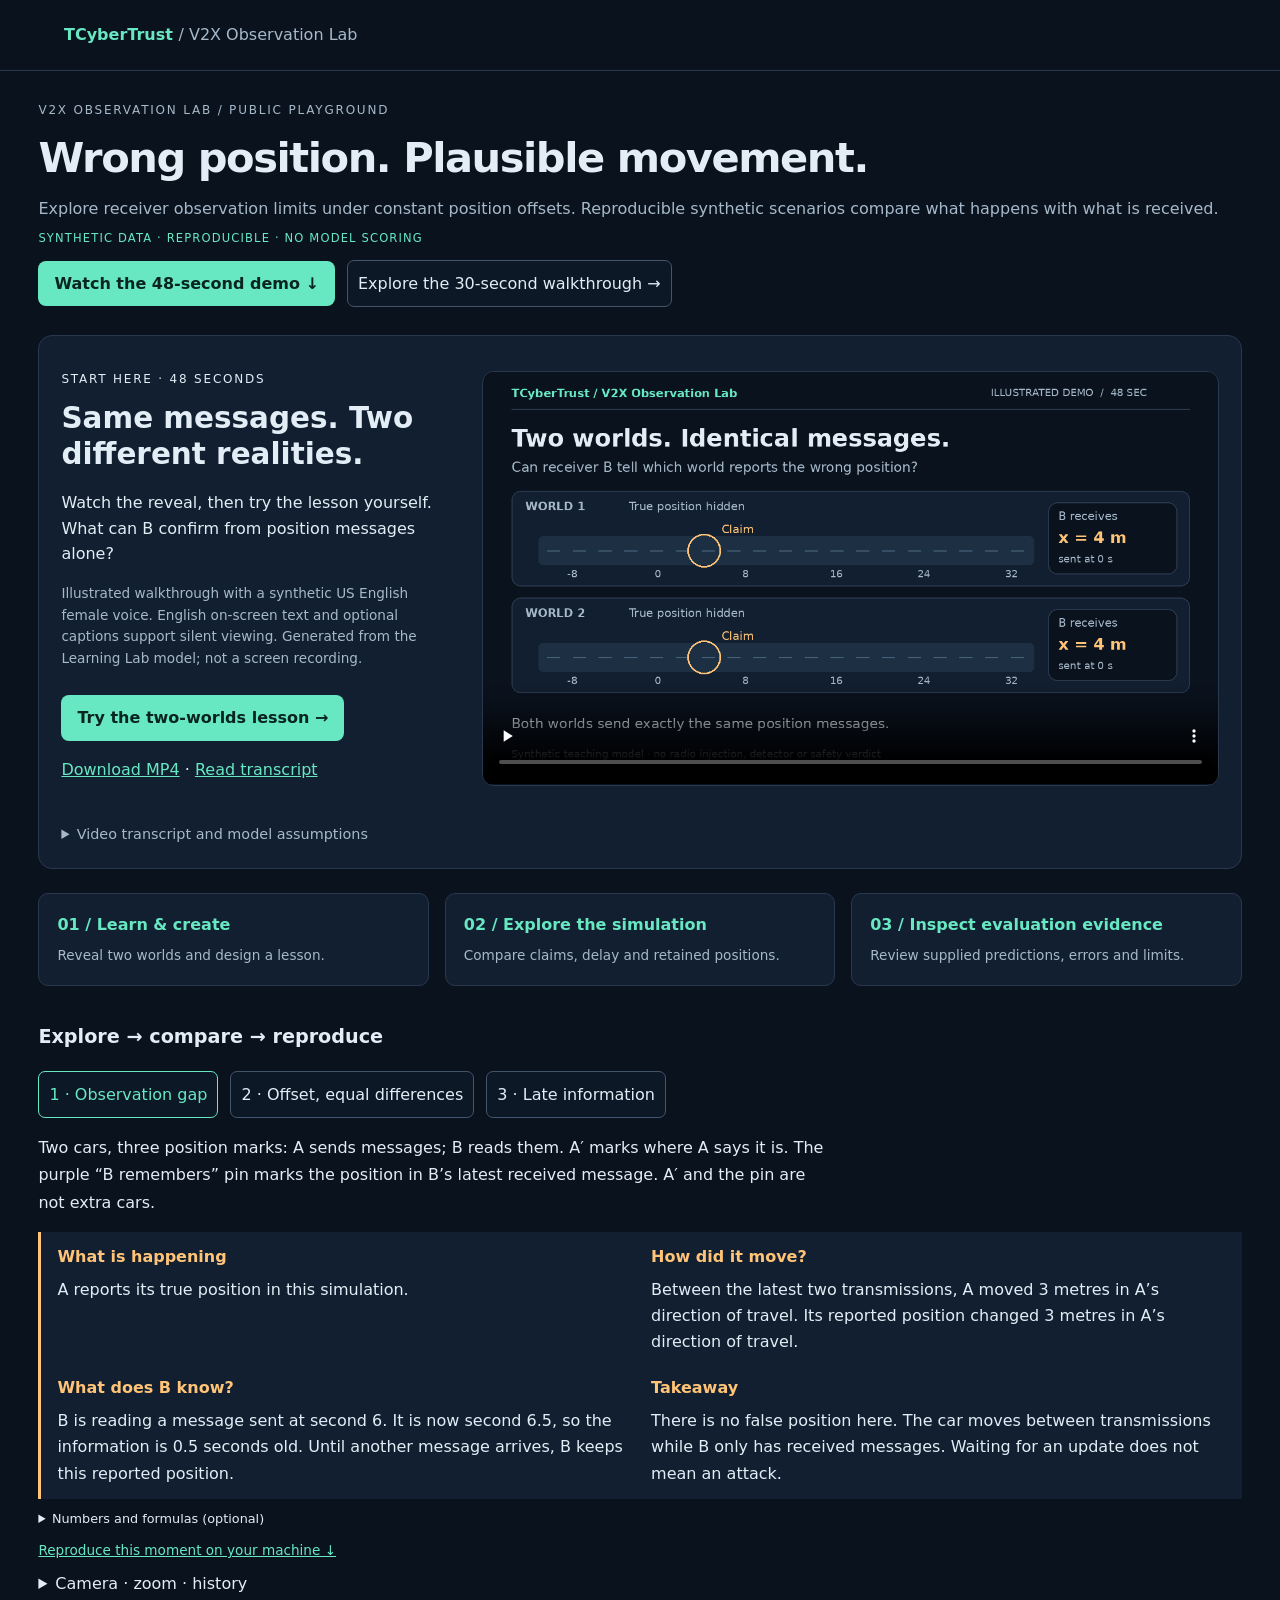
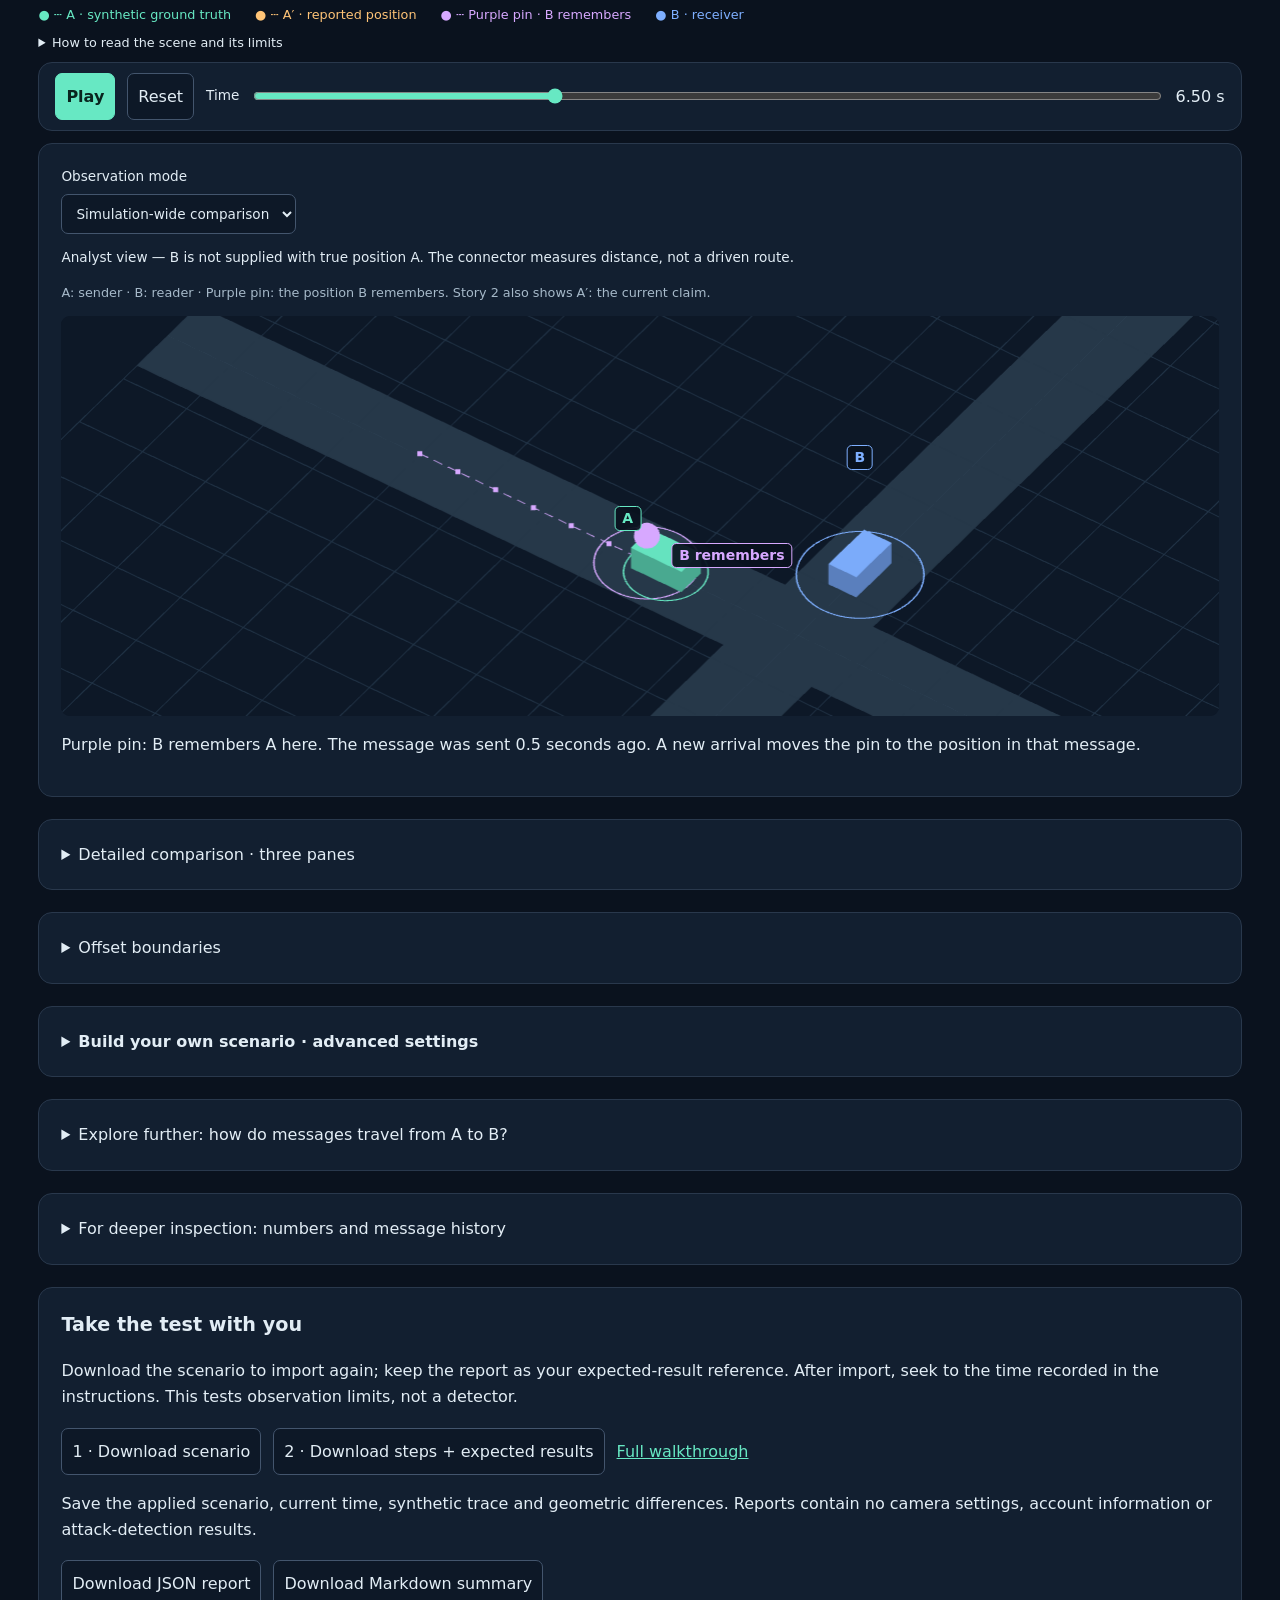
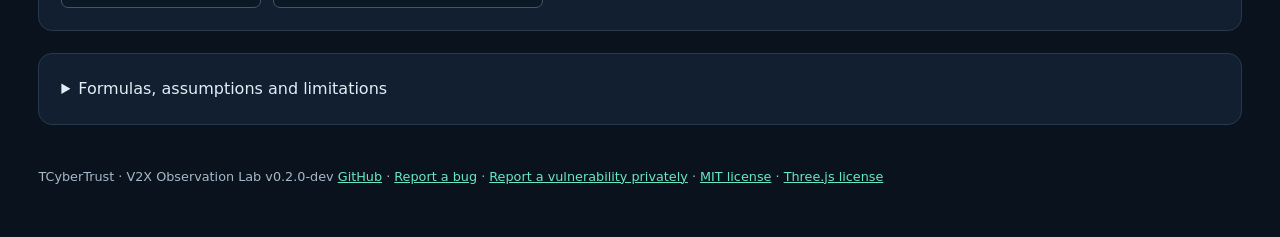
==== commit 83190e78: "Add US English female narration and captions to demo" ====
--- a/web/index.html
+++ b/web/index.html
@@ -3,9 +3,9 @@
 <header><a href="./">TCyberTrust <span>/ V2X Observation Lab</span></a></header>
 <main><section class="intro"><p class="eyebrow">V2X OBSERVATION LAB / PUBLIC PLAYGROUND</p><h1 data-en="Wrong position. Plausible movement.">Wrong position. Plausible movement.</h1><p data-en="Explore receiver observation limits under constant position offsets. Reproducible synthetic scenarios compare what happens with what is received.">Explore receiver observation limits under constant position offsets. Reproducible synthetic scenarios compare what happens with what is received.</p><div class="badge" data-en="SYNTHETIC DATA · REPRODUCIBLE · NO MODEL SCORING">SYNTHETIC DATA · REPRODUCIBLE · NO MODEL SCORING</div><a class="demo-cta" href="#watch-demo">Watch the 48-second demo ↓</a><button id="start-story" class="secondary-story" data-en="Explore the 30-second walkthrough →">Explore the 30-second walkthrough →</button></section>
 <section class="demo-intro panel" id="watch-demo" aria-labelledby="demo-heading">
-<div class="demo-copy"><p class="eyebrow">START HERE · 48 SECONDS</p><h2 id="demo-heading">Same messages. Two different realities.</h2><p>Watch the reveal, then try the lesson yourself. What can B confirm from position messages alone?</p><p class="muted">Silent illustrated walkthrough, generated from the Learning Lab model. English text is built into the video; this is not a screen recording.</p><a class="demo-cta" href="learn/">Try the two-worlds lesson →</a><p><a href="media/observation-demo.mp4" download>Download MP4</a> · <a id="read-transcript" href="#demo-transcript">Read transcript</a></p></div>
-<div><video controls playsinline preload="none" poster="media/observation-demo-poster.png" aria-label="48-second illustrated demo: two worlds with identical position messages" aria-describedby="demo-transcript"><source src="media/observation-demo.mp4" type="video/mp4">Your browser cannot play this video. <a href="media/observation-demo.mp4">Download the MP4</a> or read the transcript below.</video></div>
-<details id="demo-transcript" class="demo-transcript"><summary>Video transcript and model assumptions</summary><ol><li><strong>00:00–00:12 · Observe.</strong> Both worlds send identical position messages. Can B tell which world reports an incorrect position?</li><li><strong>00:12–00:24 · Reveal.</strong> World 1 reports its true position. World 2 reports a position 8 metres ahead of its truth. The gold ring is a claim, not another vehicle.</li><li><strong>00:24–00:36 · Compare.</strong> Both move 3 metres each second; a constant translation cancels in position differences. Equal movement does not establish correct absolute position.</li><li><strong>00:36–00:48 · Create.</strong> Open Learning Lab, change offset and speed, write a question, export lesson JSON and reopen it to share the exercise.</li></ol><p>One message per simulated second, immediate delivery, fixed +8 m offset in world 2. Animation time is slowed for explanation; the movement is interpolated between model samples. Receiver readouts update only at those samples. The final five-second model state is held. No real radio traffic, detector bypass or safety outcome is demonstrated.</p></details>
+<div class="demo-copy"><p class="eyebrow">START HERE · 48 SECONDS</p><h2 id="demo-heading">Same messages. Two different realities.</h2><p>Watch the reveal, then try the lesson yourself. What can B confirm from position messages alone?</p><p class="muted">Illustrated walkthrough with a synthetic US English female voice. English on-screen text and optional captions support silent viewing. Generated from the Learning Lab model; not a screen recording.</p><a class="demo-cta" href="learn/">Try the two-worlds lesson →</a><p><a href="media/observation-demo.mp4?v=voice-1" download>Download MP4</a> · <a id="read-transcript" href="#demo-transcript">Read transcript</a></p></div>
+<div><video controls playsinline preload="none" poster="media/observation-demo-poster.png" aria-label="48-second illustrated demo: two worlds with identical position messages" aria-describedby="demo-transcript"><source src="media/observation-demo.mp4?v=voice-1" type="video/mp4"><track kind="captions" src="media/observation-demo.en.vtt" srclang="en" label="English">Your browser cannot play this video. <a href="media/observation-demo.mp4?v=voice-1">Download the MP4</a> or read the transcript below.</video></div>
+<details id="demo-transcript" class="demo-transcript"><summary>Video transcript and model assumptions</summary><ol><li><strong>00:00–00:12 · Observe.</strong> Both worlds send identical position messages. Can B tell which world reports an incorrect position?</li><li><strong>00:12–00:24 · Reveal.</strong> World 1 reports its true position. World 2 reports a position 8 metres ahead of its truth. The gold ring is a claim, not another vehicle.</li><li><strong>00:24–00:36 · Compare.</strong> Both move 3 metres each second; a constant translation cancels in position differences. Equal movement does not establish correct absolute position.</li><li><strong>00:36–00:48 · Create.</strong> Open Learning Lab, change offset and speed, write a question, export lesson JSON and reopen it to share the exercise.</li></ol><h3>Spoken narration</h3><ol><li>Two worlds. Identical messages. Can receiver B tell which world reports the wrong position? Look only at the information B receives.</li><li>Now reveal the true positions. In world two, the claim is eight meters ahead of the car. Yet B receives the same messages.</li><li>Both cars move three meters each second. Matching position changes do not prove that the reported position is correct. B needs independent evidence.</li><li>Try V two X Observation Lab. Create a lesson, reveal the evidence, and share the scenario. Synthetic examples, not a detector or safety verdict.</li></ol><p>One message per simulated second, immediate delivery, fixed +8 m offset in world 2. Animation time is slowed for explanation; the movement is interpolated between model samples. Receiver readouts update only at those samples. The final five-second model state is held. No real radio traffic, detector bypass or safety outcome is demonstrated.</p></details>
 </section>
 <nav class="workspace-path" aria-label="Choose your next step"><a href="learn/"><strong>01 / Learn &amp; create</strong><span>Reveal two worlds and design a lesson.</span></a><a href="#story"><strong>02 / Explore the simulation</strong><span>Compare claims, delay and retained positions.</span></a><a href="evaluate/"><strong>03 / Inspect evaluation evidence</strong><span>Review supplied predictions, errors and limits.</span></a></nav>
 <section id="story" aria-labelledby="story-title"><h2 id="story-title" data-en="Explore → compare → reproduce">Explore → compare → reproduce</h2>
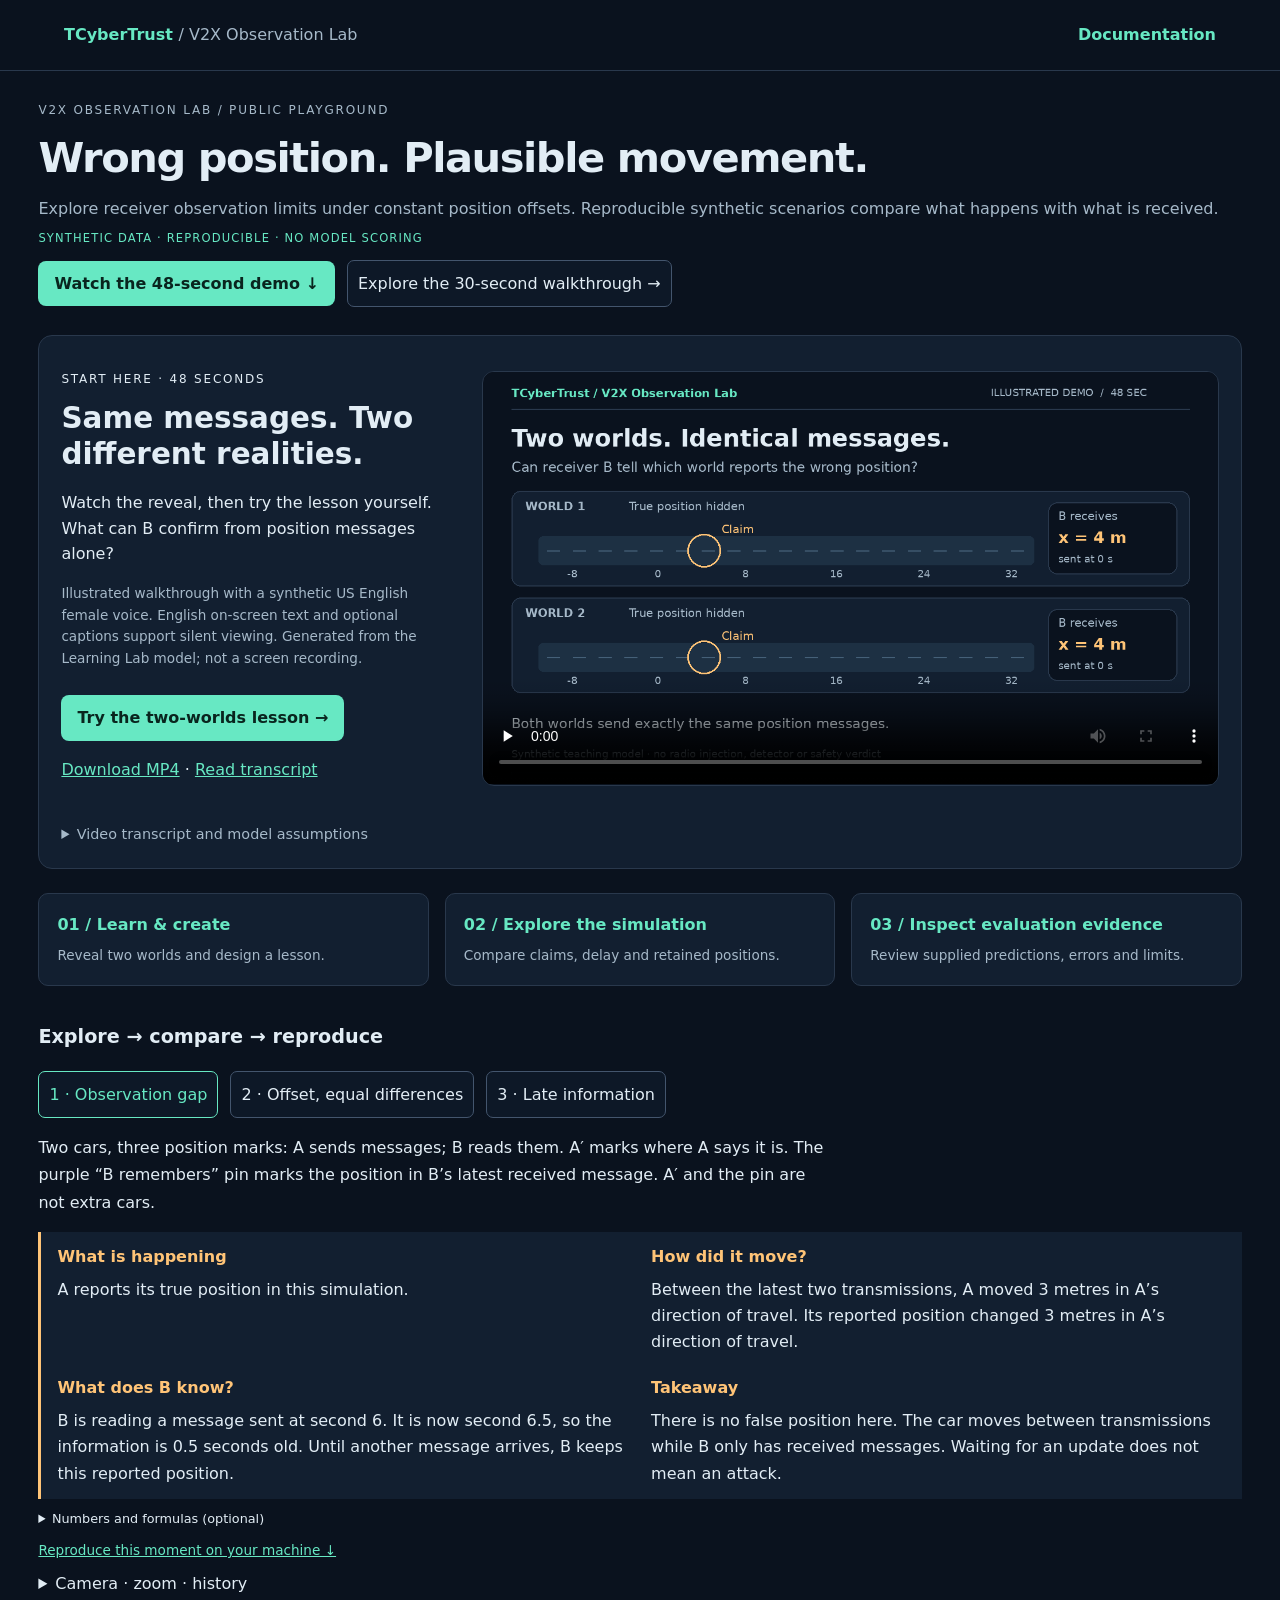
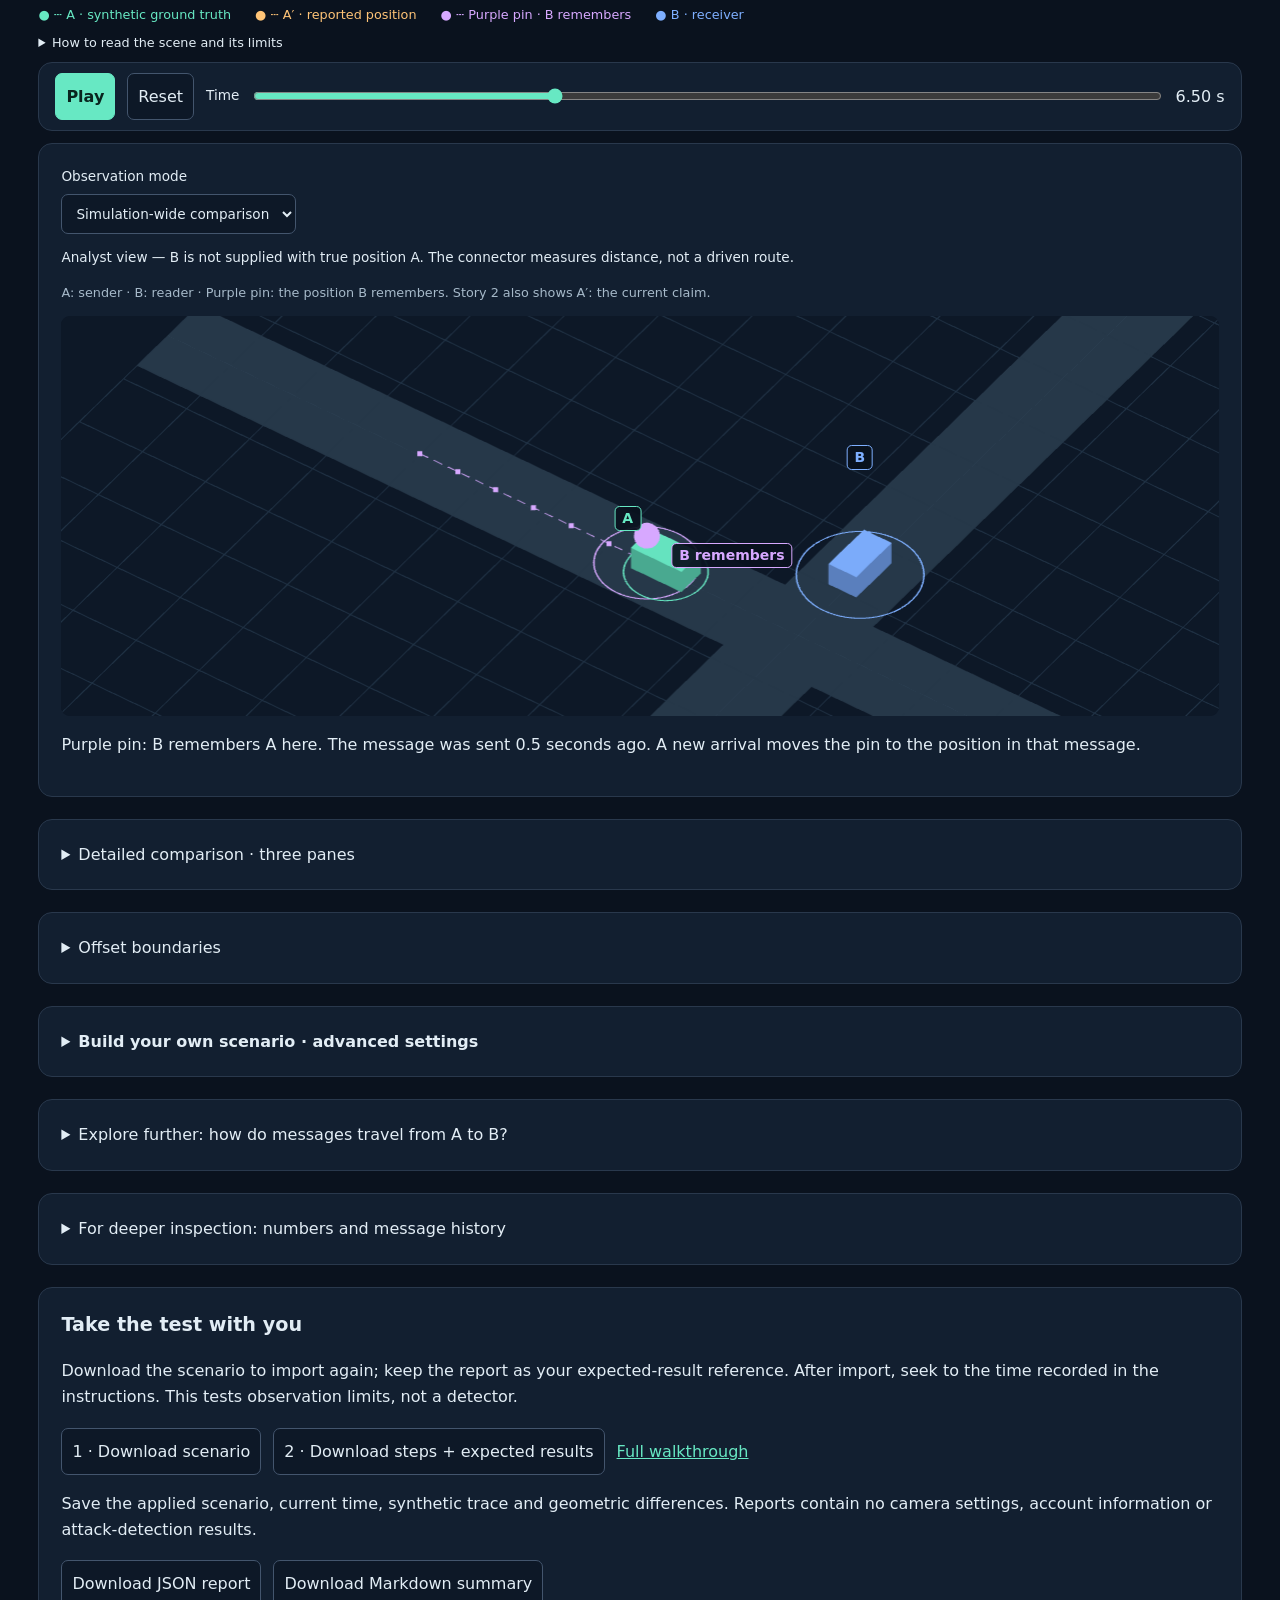
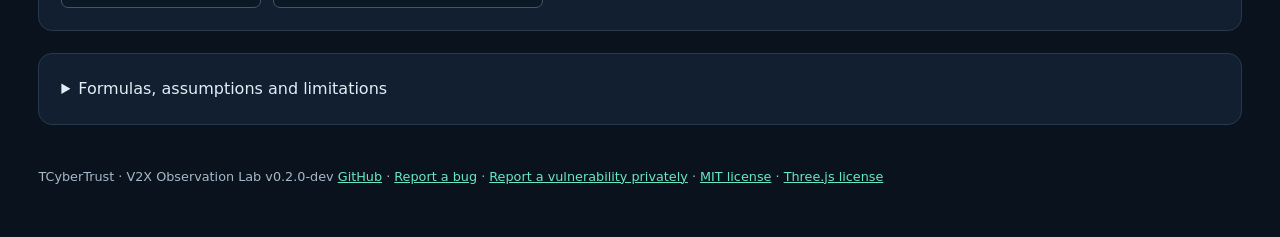
==== commit 0db331e0: "Publish English user guide with web documentation and four-page PDF" ====
--- a/web/index.html
+++ b/web/index.html
@@ -1,6 +1,6 @@
 <!doctype html>
 <html lang="en"><head><meta charset="utf-8"><meta name="viewport" content="width=device-width,initial-scale=1"><meta name="description" content="Explore receiver observation limits in synthetic constant-position-offset V2X messages."><title>V2X Observation Lab · TCyberTrust</title><link rel="stylesheet" href="style.css?v=demo-1"></head><body>
-<header><a href="./">TCyberTrust <span>/ V2X Observation Lab</span></a></header>
+<header><a href="./">TCyberTrust <span>/ V2X Observation Lab</span></a><a href="docs/">Documentation</a></header>
 <main><section class="intro"><p class="eyebrow">V2X OBSERVATION LAB / PUBLIC PLAYGROUND</p><h1 data-en="Wrong position. Plausible movement.">Wrong position. Plausible movement.</h1><p data-en="Explore receiver observation limits under constant position offsets. Reproducible synthetic scenarios compare what happens with what is received.">Explore receiver observation limits under constant position offsets. Reproducible synthetic scenarios compare what happens with what is received.</p><div class="badge" data-en="SYNTHETIC DATA · REPRODUCIBLE · NO MODEL SCORING">SYNTHETIC DATA · REPRODUCIBLE · NO MODEL SCORING</div><a class="demo-cta" href="#watch-demo">Watch the 48-second demo ↓</a><button id="start-story" class="secondary-story" data-en="Explore the 30-second walkthrough →">Explore the 30-second walkthrough →</button></section>
 <section class="demo-intro panel" id="watch-demo" aria-labelledby="demo-heading">
 <div class="demo-copy"><p class="eyebrow">START HERE · 48 SECONDS</p><h2 id="demo-heading">Same messages. Two different realities.</h2><p>Watch the reveal, then try the lesson yourself. What can B confirm from position messages alone?</p><p class="muted">Illustrated walkthrough with a synthetic US English female voice. English on-screen text and optional captions support silent viewing. Generated from the Learning Lab model; not a screen recording.</p><a class="demo-cta" href="learn/">Try the two-worlds lesson →</a><p><a href="media/observation-demo.mp4?v=voice-1" download>Download MP4</a> · <a id="read-transcript" href="#demo-transcript">Read transcript</a></p></div>
